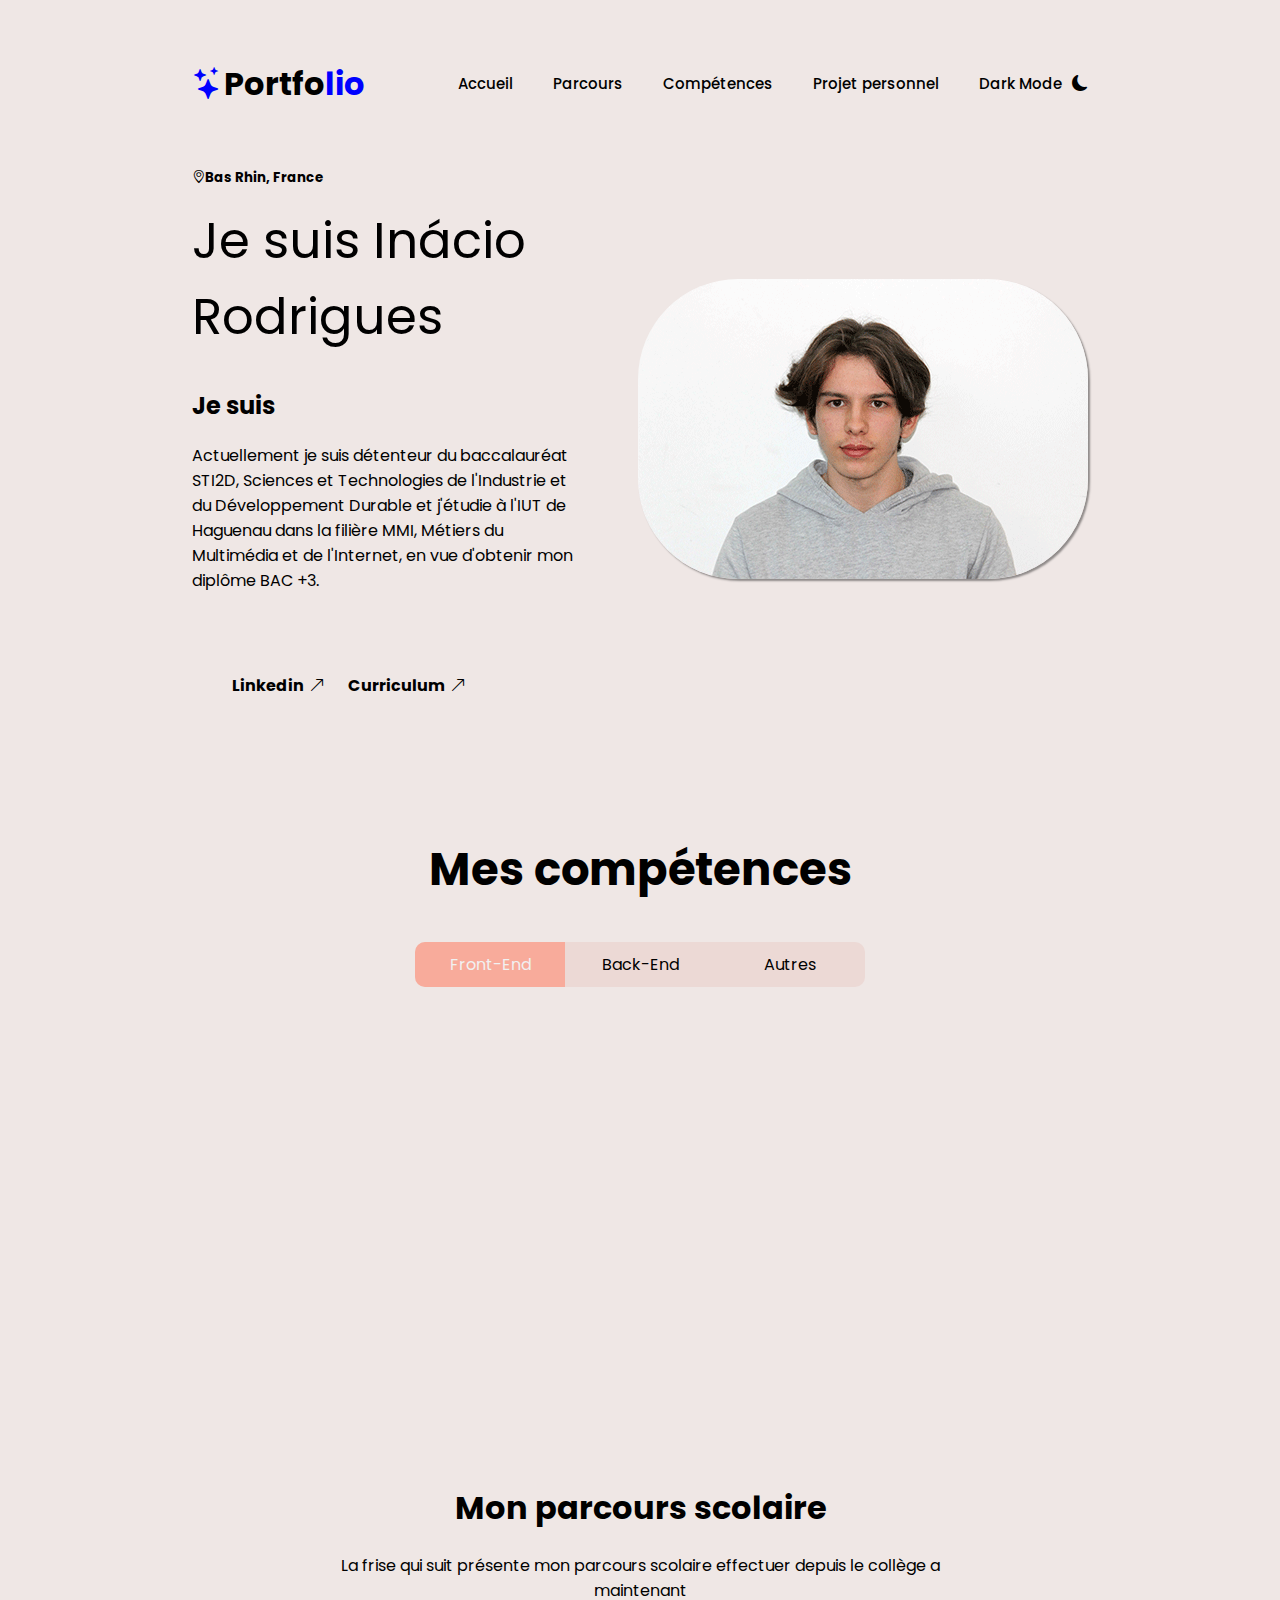
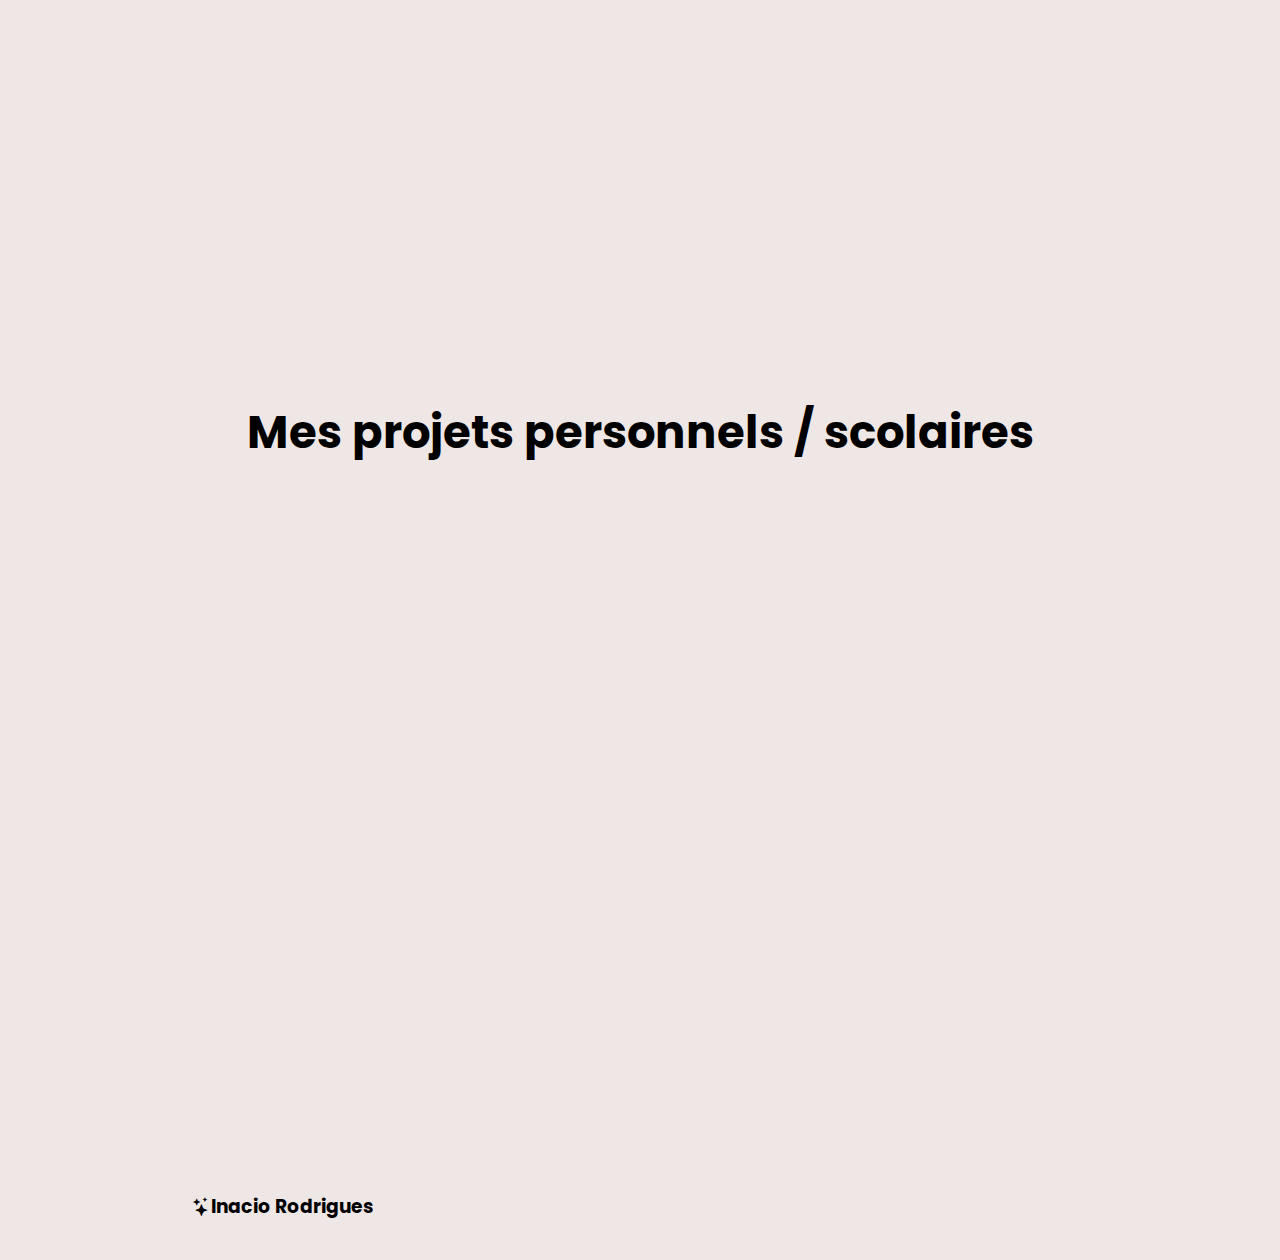
==== index.html @ 6e798d33 "Update index.html" ====
<!DOCTYPE html>
<html lang="fr">
  <head>
    <meta charset="UTF-8" />
    <meta http-equiv="X-UA-Compatible" content="IE=edge" />
    <meta name="viewport" content="width=device-width, initial-scale=1" />
    <link
      rel="stylesheet"
      href="https://cdn.jsdelivr.net/npm/bootstrap-icons@1.10.3/font/bootstrap-icons.css"
    />
    <link rel="stylesheet" href="style.css" />
    <title>Portfolio</title>
  </head>

  <body>
    <nav class="color_background">
      <div class="wrapper flex nav">
        <h1>
          <i class="bi bi-stars color_span"></i>Portfo<span class="color_span"
            >lio</span
          >
        </h1>
        <div class="nav_links">
          <ul class="flex">
            <li><a href="index.html">Accueil</a></li>
            <li><a href="#parcours">Parcours</a></li>
            <li><a href="#compétences">Compétences</a></li>
            <li>
              <a href="#projet_perso">Projet personnel</a>
            </li>
            <!-- <li>email<i class="bi bi-arrow-up-right"></i></li> -->
            <div id="theme-button" class="mode flex">
              <li id="dark-light-mode">Dark Mode</li>
              <i id="theme-logo" class="bi bi-moon-fill"></i>
            </div>
          </ul>
        </div>
        <img
          class="menu-hamburger"
          src="./image/menu-btn.png"
          alt="bouton de menu"
        />
      </div>
    </nav>

    <header class="wrapper">
      <div class="header_gauche">
        <small><i class="bi bi-geo-alt"></i> Bas Rhin, France</small>
        <h1>Je suis Inácio Rodrigues</h1>
        <h2>Je suis <span class="multitext"></span></h2>
        <p>
          Actuellement je suis détenteur du baccalauréat STI2D, Sciences et
          Technologies de l'Industrie et du Développement Durable et j'étudie à
          l'IUT de Haguenau dans la filière MMI, Métiers du Multimédia et de
          l'Internet, en vue d'obtenir mon diplôme BAC +3.
        </p>
        <div class="liens">
          <a
            href="https://www.linkedin.com/public-profile/settings?lipi=urn%3Ali%3Apage%3Ad_flagship3_profile_self_edit_contact-info%3BTh3Cs3hdTMeFculfJlzfew%3D%3D"
            >Linkedin<i class="bi bi-arrow-up-right"></i
          ></a>
          <!--<a href="#">email<i class="bi bi-arrow-up-right"></i></a>-->
          <a href="./image/CV_site.pdf"
            >Curriculum<i class="bi bi-arrow-up-right"></i
          ></a>
        </div>
      </div>
      <div class="header_droite">
        <img
          src="./image/photo-identiter.png"
          alt="photo de Inacio Rodrigues"
        />
      </div>
    </header>
    <main class="wrapper">
      

      <section id="compétences" class="competence competences2 flex">
        <div class="categorie">
          <div class="titre">
            <h2>Mes compétences</h2>
          </div>

          <div class="trie">
            <ul>
              <li id="bouton" class="active" data-anim="1">Front-End</li>
              <li id="bouton" data-anim="2">Back-End</li>
              <li id="bouton" data-anim="3">Autres</li>
            </ul>
          </div>
        </div>
        <div data-anim="1" class="type active-contenu flex">
          <div class="logiciel flex">
            <div class="img flex">
              <img src="./image/html-5.png" alt="" />
            </div>
            <p>HTML 5</p>
          </div>
          <div class="logiciel flex">
            <div class="img flex">
              <img src="./image/css-3.png" alt="" />
            </div>
            <p>CSS 3</p>
          </div>
          <div class="logiciel flex">
            <div class="img flex">
              <img src="./image/twig.jpg" alt="" />
            </div>
            <p>Twig</p>
          </div>
          <div class="logiciel flex">
            <div class="img flex">
              <img src="./image/js.png" alt="" />
            </div>
            <p>JavaScipt</p>
          </div>
          <div class="logiciel flex">
            <div class="img flex">
              <img src="./image/sass.png" alt="" />
            </div>
            <p>SASS</p>
          </div>
          <div class="logiciel flex">
            <div class="img flex">
              <img src="./image/bootstrap-logo-shadow.png" alt="" />
            </div>
            <p>Boostrap</p>
          </div>
        </div>
        <div data-anim="2" class="type flex">
          <div class="logiciel flex">
            <div class="img flex">
              <img src="./image/php.png" alt="" />
            </div>
            <p>PHP</p>
          </div>
          <div class="logiciel flex">
            <div class="img flex">
              <img src="./image/sql-server.png" alt="" />
            </div>
            <p>SQL</p>
          </div>
          <div class="logiciel flex">
            <div class="img flex">
              <img src="./image/node-js.png" alt="" />
            </div>
            <p>Node JS</p>
          </div>
        </div>
        <div data-anim="3" class="type flex">
          <div class="logiciel flex">
            <div class="img flex">
              <img src="./image/git.png" alt="" />
            </div>
            <p>Git</p>
          </div>
          <div class="logiciel flex">
            <div class="img flex">
              <img src="./image/github.png" alt="" />
            </div>
            <p>GitHub</p>
          </div>
          <div class="logiciel flex">
            <div class="img flex">
              <img src="./image/fusion360.png" alt="" />
            </div>
            <p>Fusion 360</p>
          </div>
          <div class="logiciel flex">
            <div class="img flex">
              <img src="./image/solidworks.png" alt="" />
            </div>
            <p>Solidworks</p>
          </div>
          <div class="logiciel flex">
            <div class="img flex">
              <img src="./image/cura.png" alt="" />
            </div>
            <p>Cura</p>
          </div>
        </div>
      </section>
      <section id="parcours" class="responsive">
        <div class="container">
          <div class="top-section">
            <h1>Mon parcours scolaire</h1>
            <p>
              La frise qui suit présente mon parcours scolaire effectuer depuis
              le collège a maintenant
            </p>
          </div>
          <div class="timeline">
            <div class="line"></div>
            <div class="section">
              <div class="bead"></div>
              <div class="content">
                <h2>Collège Nicolas Copernic 2015/2019</h2>
                <p>
                  Suite à mes quatre années de scolarité dans cet établissement,
                  j'ai obtenu mon brevet des collèges avec une mention assez
                  bien.
                </p>
              </div>
            </div>
            <div class="section">
              <div class="bead"></div>
              <div class="content">
                <h2>Lycée Charles-Emile Freppel 2019/2020</h2>
                <p>
                  Etant mon lycée de secteur, j'ai du réaliser ma seconde dans
                  cet établissement en voie générale.
                </p>
              </div>
            </div>
            <div class="section">
              <div class="bead"></div>
              <div class="content">
                <h2>Lycée polyvalent Louis Marchal 2020/2022</h2>
                <p>
                  J'ai fait ma Première et ma Terminale dans cet établissement
                  au sein de la filière technologique en STI2D où j'ai obtenu
                  mon baccalauréat technologique.
                </p>
              </div>
            </div>
            <div class="section">
              <div class="bead"></div>
              <div class="content">
                <h2>Institut Universitaire de technologie 2022/2025</h2>
                <p>
                  Je suis actuellement dans cette université pour suivre le
                  cursus MMI et je compte continuer dans cette voie pendant les
                  deux années suivantes avec une possibilité d'alternance.
                </p>
              </div>
            </div>
          </div>
        </div>
      </section>

      <section id="projet_perso" class="projet_perso flex">
        <div class="titre">
          <h2>Mes projets personnels / scolaires</h2>
        </div>
        <div class="tous_projet flex">
          <div class="projet flex gauche">
            <div class="image_gauche">
              <img src="./image/site_minecraft_accueil_francais.png" alt="" />
            </div>
            <div class="text_droite">
              <h5>Site Web Minecraft</h5>
              <p>
                Ce site web a été conçu lors d'une SAE afin d'acquérir des
                compétences en développement web dans la sécurité d'un site
                internet.
              </p>
              <button class="btn btn1">
                <a href=""><i class="bi bi-github"></i></a>
              </button>
              <button class="btn btn1">
                <a href="https://rodrigues.etu.mmi-unistra.fr/accueil.php"
                  ><i class="bi bi-box-arrow-up-right"></i
                ></a>
              </button>
            </div>
          </div>
          <div class="projet flex haut">
            <div class="image_gauche">
              <img src="./image/site_jeux_videos.png" alt="" />
            </div>
            <div class="text_droite">
              <h5>Site Web Jeux vidéos</h5>
              <p>
                Ce site web a été conçu lors d'une SAE afin d'acquérir des
                compétences en développement web dans la pratique de TWIG.
              </p>
              <button class="btn btn1">
                <a href="https://sae-203.rodrigues.etu.mmi-unistra.fr"
                  ><i class="bi bi-box-arrow-up-right"></i
                ></a>
              </button>
            </div>
          </div>
          <div class="projet flex droite">
            <div class="image_gauche">
              <img src="./image/sae301.png" alt="" />
            </div>
            <div class="text_droite">
              <h5>MusicTrade</h5>
              <p>
                Ce site web a été conçu lors d'une SAE afin d'amélioré nos
                compétences en développement web Back-End avec la méthode CRUD
                sur TWIG.
              </p>
              <button class="btn btn1">
                <a href="https://sae301.rodrigues.etu.mmi-unistra.fr/"
                  ><i class="bi bi-box-arrow-up-right"></i
                ></a>
              </button>
            </div>
          </div>

          <div class="projet flex gauche">
            <div class="image_gauche">
              <img src="./image/trelo_moi.png" alt="" />
            </div>
            <div class="text_droite">
              <h5>Maquette d'un site internet</h5>
              <p>
                Ceci est une maquette reproduite personnellement lors des cours
                d'intégration web.
              </p>
              <button class="btn btn1"><a href="#">A venir</a></button>
            </div>
          </div>
          <div class="projet flex haut">
            <div class="image_gauche">
              <img src="./image/modelisation_3D.jpg" alt="" />
            </div>
            <div class="text_droite">
              <h5>Modélisation 3D et Impression 3D</h5>
              <p>
                Lorem ipsum dolor sit amet consectetur adipisicing elit. Placeat
                nobis mollitia maiores porro voluptas ab vitae necessitatibus,
                consequuntur inventore iure, harum aspernatur architecto
                praesentium. Nesciunt asperiores ratione aspernatur omnis
                molestiae!
              </p>
              <button class="btn btn1">
                <a href="#"><i class="bi bi-x-octagon-fill"></i></a>
              </button>
            </div>
          </div>
        </div>
      </section>
      <!--       <div class="btnsvg">
        <svg
          xmlns="http://www.w3.org/2000/svg"
          width="50"
          height="50"
          fill="currentColor"
          class="bi bi-arrow-up-circle-fill"
          viewBox="0 0 16 16"
        >
          <path
            d="M16 8A8 8 0 1 0 0 8a8 8 0 0 0 16 0zm-7.5 3.5a.5.5 0 0 1-1 0V5.707L5.354 7.854a.5.5 0 1 1-.708-.708l3-3a.5.5 0 0 1 .708 0l3 3a.5.5 0 0 1-.708.708L8.5 5.707V11.5z"
          />
        </svg>
      </div> -->
    </main>
    <footer class="wrapper">
      <h3><i class="bi bi-stars"></i>Inacio Rodrigues</h3>
    </footer>
    <script src="https://cdn.jsdelivr.net/npm/typed.js@2.0.12"></script>
    <script src="script.js"></script>
  </body>
</html>
---- style.css ----
@import url('https://fonts.googleapis.com/css2?family=Poppins:wght@300;400;500;600&display=swap');

:root {
    --background-color: #efe7e5;
    --text-color: black;
    --lien-color: red;
    --span-color: blue;
    --fond-sae: #ecd9d5;
    --barre: #f8ab9b;

}
.dark-theme{
    --background-color:#1F2933;
    --text-color:#F5F7FA;
    --lien-color:red;
    --span-color: #ecd9d5;
    --fond-sae:#3E4C59;
    --barre:#7B8794;
}

body {
    font-family: 'Poppins', sans-serif;
    background-color: var(--background-color);
    color: var(--text-color);
    overflow-x: hidden;
    padding: 0;
    margin: 0;
}

/* ---- Variable universelle --------------------------------------------------------------------- */
.flex {
    display: flex;
}

.wrapper {
    margin: 3% 15%;
}

p {
    line-height: 25px;
}

.color_background {
    background-color: var(--background-color);
}

.color_text {
    color: var(--text-color);
}

.color_lien {
    color: var(--lien-color);
}

.color_span {
    color: var(--span-color);
}

.color-fond {
    background-color: var(--fond-sae);
}

.color_barre {
    background-color: var(--barre);
}


.titre {
    color: var(--text-color);
    font-size: 30px;
    margin-top: 100px;
    text-align: center;
}

/* ---- Fin variable universelle --------------------------------------------------------------------- */

/* ---- retour vers le haut --------------------------------------------------------------------- */

/* .btnsvg svg {
    position: fixed;
    right: 20px;
    bottom: 20px;
    cursor: pointer;
} */

/* ---- fin retour vers le haut --------------------------------------------------------------------- */

/* ---- Haut de page --------------------------------------------------------------------- */

nav {
    top: 0;
    position: sticky;
    z-index: 2;
}
.nav{
    justify-content: space-between;
    align-items: center;
}
.nav_links ul {
    align-items: center;
    flex-wrap: wrap;
    list-style-type: none;
    font-weight: 500;
}

.nav_links ul li {
    margin-left: 40px;
    font-size: 15px;
    cursor: pointer;
    position: relative;
}

.nav_links ul li a {
    text-decoration: none;
    color: var(--text-color);
}

.nav_links ul li i {
    position: absolute;
    right: -15px;
}

.nav_links .mode {
    align-items: center;
    justify-content: center;
    gap: 10px;
}

nav .menu-hamburger {
    display: none;
    position: absolute;
    width: 35px;
    right: 30px;
}

header {
    display: flex;
    justify-content: center;
    align-items: center;
    margin-top: 60px;
}

header .header_gauche {
    flex: 6;
    margin-right: 50px;
}

header .header_gauche small {
    font-weight: bold;
    display: flex;
    align-items: center;
}

header .header_gauche h1 {
    font-size: 50px;
    font-weight: 400;
    margin-top: 15px;
}

header .header_gauche .liens {
    margin-top: 80px;
}

header .header_gauche .liens a {
    text-decoration: none;
    color: inherit;
    position: relative;
    margin-left: 40px;
    font-weight: bold;
}

header .header_gauche .liens a i {
    position: absolute;
    margin-left: 5px;
}

/* header .header_droite {
    flex: 6;
} */

header .header_droite img {
    width: auto;
    height: 300px;
    border-radius: 100px;
    -webkit-border-radius: 100px;
    -moz-border-radius: 100px;
    -ms-border-radius: 100px;
    -o-border-radius: 100px;
    box-shadow: 2px 2px 2px rgba(0, 0, 0, 0.404);
}

/* ---- Fin haut de page --------------------------------------------------------------------- */

/* ---- Timeline --------------------------------------------------------------------- */

.container{
    padding: 2rem;
    padding-bottom: 200px;
    margin: 0 auto;
    max-width: 800px;
}
.top-section{
    text-align: center;
    padding: 4rem 0;
    max-width: 600px;
    margin: 0 auto;
}

.timeline{
    position: relative;
    min-height: 150px;
}

.line{
    position: absolute;
    z-index: 2;
    left: calc(50% - 1px);
    width: 2px;
    top: -50px;
    bottom: -50px;
    background-color: #000;
    display: none;
}

.line::before,.line::after{
    position: absolute;
    display: block;
    content: '';
    height: 1rem;
    width: 1rem;
    border-radius: 50%;
    -webkit-border-radius: 50%;
    -moz-border-radius: 50%;
    -ms-border-radius: 50%;
    -o-border-radius: 50%;
    background-color: #000;
    left: 50%;
    transform: translateX(-50%);
    -webkit-transform: translateX(-50%);
    -moz-transform: translateX(-50%);
    -ms-transform: translateX(-50%);
    -o-transform: translateX(-50%);
}

.line:after{
    bottom: 0;
}
.section{
    display: flex;
    opacity: 0;
    transform: translateX(-100%);
    -webkit-transform: translateX(-100%);
    -moz-transform: translateX(-100%);
    -ms-transform: translateX(-100%);
    -o-transform: translateX(-100%);
    transition: 600ms ease;
    -webkit-transition: 600ms ease;
    -moz-transition: 600ms ease;
    -ms-transition: 600ms ease;
    -o-transition: 600ms ease;
    position: relative;
    margin: 50px 0;
    padding: 1rem;
    border-radius: 1rem;
    -webkit-border-radius: 1rem;
    -moz-border-radius: 1rem;
    -ms-border-radius: 1rem;
    -o-border-radius: 1rem;
    align-items: center;
    min-height: 300px;
}

.section:nth-child(odd){
    flex-direction: row-reverse;
    transform: translateX(100%);
    -webkit-transform: translateX(100%);
    -moz-transform: translateX(100%);
    -ms-transform: translateX(100%);
    -o-transform: translateX(100%);
}

.bead{
    position: absolute;
    display: block;
    height: 1rem;
    width: 1rem;
    transform: rotate(45deg);

    background-color: #000;
    left: 49%;
    top: 20%;
    transform: translateX(-50%);
    -webkit-transform: rotate(45deg);
    -moz-transform: rotate(45deg);
    -ms-transform: rotate(45deg);
    -o-transform: rotate(45deg);
}


.content{
    width: calc(50% - 2rem);
}

.show-me:nth-child(n){
    transform: none;
    -webkit-transform: none;
    -moz-transform: none;
    -ms-transform: none;
    -o-transform: none;
    opacity: 1;
}



/* ---- Fin timeline --------------------------------------------------------------------- */

/* ---- Compétences --------------------------------------------------------------------- */

.competence {
    min-height: 70vh;
}

.competences2 {
    position: relative;
    display: flex;
    justify-content: center;
}

.trie{
    background-color: var(--fond-sae);
    border-radius: 10px ;
    -webkit-border-radius: 10px ;
    -moz-border-radius: 10px ;
    -ms-border-radius: 10px ;
    -o-border-radius: 10px ;
}

.trie ul{
    list-style-type: none;
    padding: 0;
    align-items: center;
    text-align: center;
    justify-content: space-around;
    display: grid;
    grid-template-columns: 150px 150px 150px;
}
.trie ul li{
    cursor: pointer;
}
#bouton:nth-child(1){
    border-radius: 10px 0 0 10px;
    -webkit-border-radius: 10px 0 0 10px;
    -moz-border-radius: 10px 0 0 10px;
    -ms-border-radius: 10px 0 0 10px;
    -o-border-radius: 10px 0 0 10px;
}
#bouton:nth-child(3){
    border-radius: 0 10px 10px 0;
    -webkit-border-radius: 0 10px 10px 0;
    -moz-border-radius: 0 10px 10px 0;
    -ms-border-radius: 0 10px 10px 0;
    -o-border-radius: 0 10px 10px 0;
}

.active {
    background-color: var(--barre);
    color: #F1F1F1;
    padding: 10px;

}

.active-contenu {
    animation: fade 0.5s forwards;
    -webkit-animation: fade 0.5s forwards;
}

@keyframes fade {
    from {
        opacity: 0;
    }

    to {
        opacity: 1;
    }
}

.type {
    gap: 100px;
    margin-top: 100px;
    position: absolute;
    top: 300px;
    opacity: 0;
}

.logiciel {
    flex-direction: column;
    align-items: center;
    gap: 10px;
}

.logiciel .img {
    justify-content: center;
    align-items: center;
    width: 100px;
    height: 100px;
    border-radius: 50%;
    -webkit-border-radius: 50%;
    -moz-border-radius: 50%;
    -ms-border-radius: 50%;
    -o-border-radius: 50%;
}

.logiciel .img img {
    width: 80px;
    height: 80px;
}

.logiciel p {
    font-weight: bold;
    font-size: 20px;
    color: var(--text-color);
}



/* ---- Fin Compétences --------------------------------------------------------------------- */



/* ---- Porjet personnels --------------------------------------------------------------------- */

.projet_perso {
    flex-direction: column;
    align-items: center;
}
.tous_projet{
    display: grid;
    grid-template-columns: repeat(3,1fr);
    gap: 50px 30px;
}
.projet{
    position: relative;
    width: 300px;
    height: 300px;
    overflow: hidden;
    border-radius: 20px;
    -webkit-border-radius: 20px;
    -moz-border-radius: 20px;
    -ms-border-radius: 20px;
    -o-border-radius: 20px;
}

.image_gauche img {
    height: auto;
    width: 300px;

}

.text_droite{
    position: absolute;
    width: 300px;
    height: 0px;
    overflow-y: hidden;
    background-color: var(--fond-sae);
    opacity: 0.8;
    transition: all .5s cubic-bezier(.075,.82,.165,1);
    text-align: center;
}   

.text_droite h5{
    font-size: 15pt;
}
.text_droite p{
    padding: 0 20px 0px 20px;
    text-align: left;
    -webkit-line-clamp: 4;
    display: -webkit-box;
    -webkit-box-orient: vertical;
    overflow: hidden;
}

.projet:hover .text_droite{
    height: 300px;
    transition: all .5s cubic-bezier(.075,.82,.165,1);
    -webkit-transition: all .5s cubic-bezier(.075,.82,.165,1);
    -moz-transition: all .5s cubic-bezier(.075,.82,.165,1);
    -ms-transition: all .5s cubic-bezier(.075,.82,.165,1);
    -o-transition: all .5s cubic-bezier(.075,.82,.165,1);
}

.gauche{
    opacity: 0;
    filter: blur(5px);
    -webkit-filter: blur(5px);
    transform: translateX(-100%);
    -webkit-transform: translateX(-100%);
    -moz-transform: translateX(-100%);
    -ms-transform: translateX(-100%);
    -o-transform: translateX(-100%);
    transition: all 1s;
    -webkit-transition: all 1s;
    -moz-transition: all 1s;
    -ms-transition: all 1s;
    -o-transition: all 1s;
}
.droite{
    opacity: 0;
    filter: blur(5px);
    -webkit-filter: blur(5px);
    transform: translateX(100%);
    -webkit-transform: translateX(100%);
    -moz-transform: translateX(100%);
    -ms-transform: translateX(100%);
    -o-transform: translateX(100%);
    transition: all 1s;
    -webkit-transition: all 1s;
    -moz-transition: all 1s;
    -ms-transition: all 1s;
    -o-transition: all 1s;
}
.haut{
    opacity: 0;
    filter: blur(5px);
    -webkit-filter: blur(5px);
    transform: translateY(-100%);
    -webkit-transform: translateY(-100%);
    -moz-transform: translateY(-100%);
    -ms-transform: translateY(-100%);
    -o-transform: translateY(-100%);
    transition: all 1s;
    -webkit-transition: all 1s;
    -moz-transition: all 1s;
    -ms-transition: all 1s;
    -o-transition: all 1s;
}
.apparait{
    opacity: 1;
    filter: blur(0);
    -webkit-filter: blur(0);
    transform: translateX(0);
    -webkit-transform: translateX(0);
    -moz-transform: translateX(0);
    -ms-transform: translateX(0);
    -o-transform: translateX(0);
}

.projet:nth-child(2){
    transition-delay: 400ms;
}
.projet:nth-child(3){
    transition-delay: 800ms;
}
.projet:nth-child(4){
    transition-delay: 1200ms;
}
.projet:nth-child(5){
    transition-delay: 1600ms;
}
.btn a{
    text-decoration: none;
    color: var(--text-color);
}
.btn i{
    font-size: 20px;
}

.btn{
    background: none;
    border: 2px solid #000;
    text-transform: uppercase;
    font-weight: bold;
    padding: 5px;
    width: 40px;
    text-align: center;
    cursor: pointer;
    transition: color 0.4s linear;
    -webkit-transition: color 0.4s linear;
    -moz-transition: color 0.4s linear;
    -ms-transition: color 0.4s linear;
    -o-transition: color 0.4s linear;
    position: relative;
}

.btn:hover a{
    color: white;
}
.btn::before{
    content: "";
    position: absolute;
    left: 0;
    top: 0;
    width: 100%;
    height: 100%;
    background: #000;
    z-index: -1;
    transition: transform 0.5s;
    transform-origin: 0 0;
    transition-timing-function: cubic-bezier(0.5,1.6,0.4,0.7);
    -webkit-transition: transform 0.5s;
    -moz-transition: transform 0.5s;
    -ms-transition: transform 0.5s;
    -o-transition: transform 0.5s;
}
.btn1::before{
    transform: scaleX(0);
    -webkit-transform: scaleX(0);
    -moz-transform: scaleX(0);
    -ms-transform: scaleX(0);
    -o-transform: scaleX(0);
}
.btn1:hover::before{
    transform: scaleX(1);
    -webkit-transform: scaleX(1);
    -moz-transform: scaleX(1);
    -ms-transform: scaleX(1);
    -o-transform: scaleX(1);
}

/* .lien_button{
    justify-content: center;
    gap: 30px;
}
.btn {
    background-color: var(--background-color);
    color: black;
    padding: 5px 10px;
    border-radius: 20px;
    -webkit-border-radius: 20px;
    -moz-border-radius: 20px;
    -ms-border-radius: 20px;
    -o-border-radius: 20px;
}
.btn1:hover a{
    color: white;
}
.btn1::before{
    transform: scaleX(0);
    -webkit-transform: scaleX(0);
    -moz-transform: scaleX(0);
    -ms-transform: scaleX(0);
    -o-transform: scaleX(0);
}
.btn1:hover::before{
    transform: scaleX(1);
    -webkit-transform: scaleX(1);
    -moz-transform: scaleX(1);
    -ms-transform: scaleX(1);
    -o-transform: scaleX(1);
} */

/* ------------------------------------------------------------------------------ Fin Projet personnel --------------------------------------------------------------------- */



footer {
    margin-top: 100px;
}

footer p {
    font-size: 15px;
}

/* ---- Partie Responsive --------------------------------------------------------------------- */



/* ---- Partie Responsive scolaire --------------------------------------------------------------------- */

  @media screen and (max-width: 621px) {
    .container {
      padding: 1rem;
      padding-bottom: 100px;
      max-width: 100%;
    }
  
    .top-section {
      text-align: center;
      padding: 2rem 0;
      max-width: 100%;
    }
  
    .timeline {
      position: relative;
      min-height: 150px;
    }
  
    .line {
      position: absolute;
      z-index: 1;
      left: 0; /* Aligner la ligne à gauche pour les petits écrans */
      width: 2px;
      top: -50px;
      bottom: -50px;
      background-color: #000;
      display: block; /* Afficher la ligne pour les petits écrans */
    }
  
    /* Supprimer les pseudo-éléments before et after pour la ligne */
  
    .section {
      display: flex;
      opacity: 1;
      transform: none;
      transition: none;
      position: relative;
      margin: 20px 0; /* Ajuster la marge pour les petits écrans */
      padding: 1rem;
      border-radius: 1rem;
      align-items: center;
      min-height: auto;
    }
  
    .section:nth-child(odd) {
      flex-direction: column;
    }
  
    .bead {
        left: -2.8%;
    }
  
    .content {
        margin-left: 20px;
      width: 100%; /* Largeur maximale pour s'adapter aux petits écrans */
      text-align: left; /* Aligner le texte à droite pour les petits écrans */
    }
  }
  
/* ---- Partie Responsive scolaire fin --------------------------------------------------------------------- */

/* ---- Partie Responsive navigataion /header --------------------------------------------------------------------- */



@media screen and (max-width: 621px) {

    header {
        flex-direction: column-reverse;
    }

    header .header_gauche {
        margin-right: 0;
    }

    header .header_droite {
        margin-bottom: 40px;
    }

    header .header_droite img {
        width: 250px;
        height: auto;
    }

    .nav_links {
        position: absolute;
        display: flex;
        position: fixed;
        justify-content: center;
        flex-direction: column;
        background-color: var(--background-color);
        backdrop-filter: blur(8px);
        width: 621px;
        height: 100vh;
        top: 0;
        border: 2px solid black;
        margin-left: -250%;
        transition: all 0.5s linear;
        -webkit-transition: all 0.5s linear;
        -moz-transition: all 0.5s linear;
        -ms-transition: all 0.5s linear;
        -o-transition: all 0.5s linear;
        z-index: 1;
    }

    .nav_links.mobile-menu {
        margin-left: -180px;
    }

    nav .menu-hamburger {
        display: block;
        z-index: 1;
    }

    .nav_links ul {
        display: flex;
        justify-content: center;
        align-items: center;
        flex-direction: column;
    }

    .nav_links ul li {
        margin: 25px 0;
        font-size: 20px;
    }
    .btn svg {
        position: fixed;
        right: 20px;
        bottom: 20px;
        cursor: pointer;
    }
}


/* ----- Partie Responsive main --------------------------------------------------------------------- */


@media screen and (max-width: 621px) {

    .titre{
        font-size: 20px;
    }
    .competence{
        min-height: 100vh;
    }
    .competences2 {
        position: relative;
        display: flex;
        justify-content: center;
    }
    
    .trie{
        background-color: var(--fond-sae);
        border-radius: 10px ;
        -webkit-border-radius: 10px ;
        -moz-border-radius: 10px ;
        -ms-border-radius: 10px ;
        -o-border-radius: 10px ;
    }
    
    .trie ul{
        list-style-type: none;
        padding: 0;
        align-items: center;
        text-align: center;
        justify-content: space-around;
        display: grid;
        gap: 20px;
        grid-template-columns: 100px 100px 100px;
    }
    .trie ul li{
        cursor: pointer;
        font-size: 15px;
    }
    
    
    .type {
        margin-top: 0px;
        display: grid;
        gap: 50px;      
        grid-template-columns: 70px 70px 70px;
        align-self: center;
    }
    
    .logiciel {
        flex-direction: column;
        align-items: center;
        gap: 10px;
    }
    
    .logiciel .img {
        justify-content: center;
        align-items: center;
        width: 50px;
        height: 50px;
        border-radius: 50%;
        -webkit-border-radius: 50%;
        -moz-border-radius: 50%;
        -ms-border-radius: 50%;
        -o-border-radius: 50%;
    }
    
    .logiciel .img img {
        width: 50px;
        height: 50px;
    }
    
    .logiciel p {
        font-weight: bold;
        text-align: center;
        font-size: 15px;
        color: var(--text-color);
    }
}

/* ---- Responsiv projet ------------------------------------------------------------------------------ */

@media screen and (max-width: 621px) {
.projet_perso{
    margin-top: -250px;
}
    .tous_projet{
        grid-template-columns: repeat(1,1fr);
    }
    .text_droite{
        height: 300px;
    }
    .btn{
    
        background: none;
        border: 2px solid #000;
        background-color: #000;
        text-transform: uppercase;
        font-weight: bold;
        padding: 12px 20px;
        min-width: 200px;
        cursor: pointer;
    }
    .btn a{
        color: #fff;

    }
}
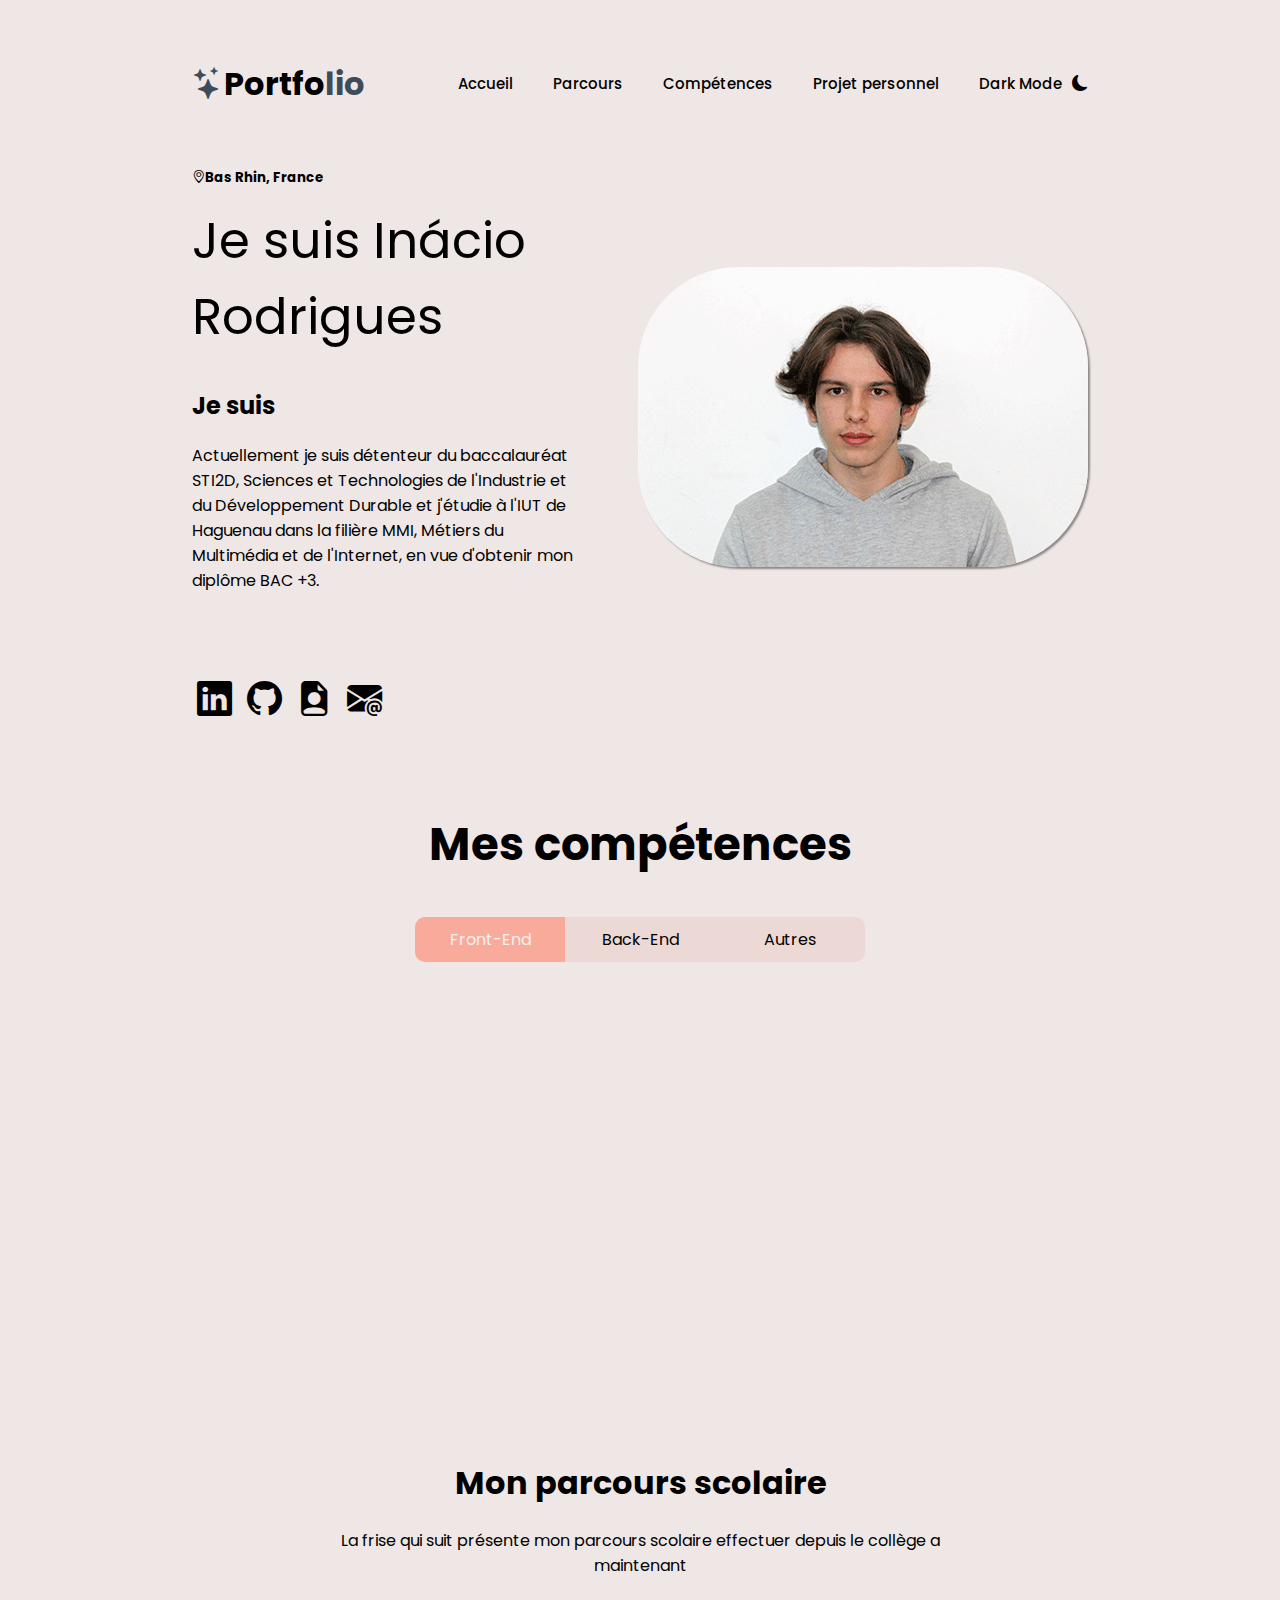
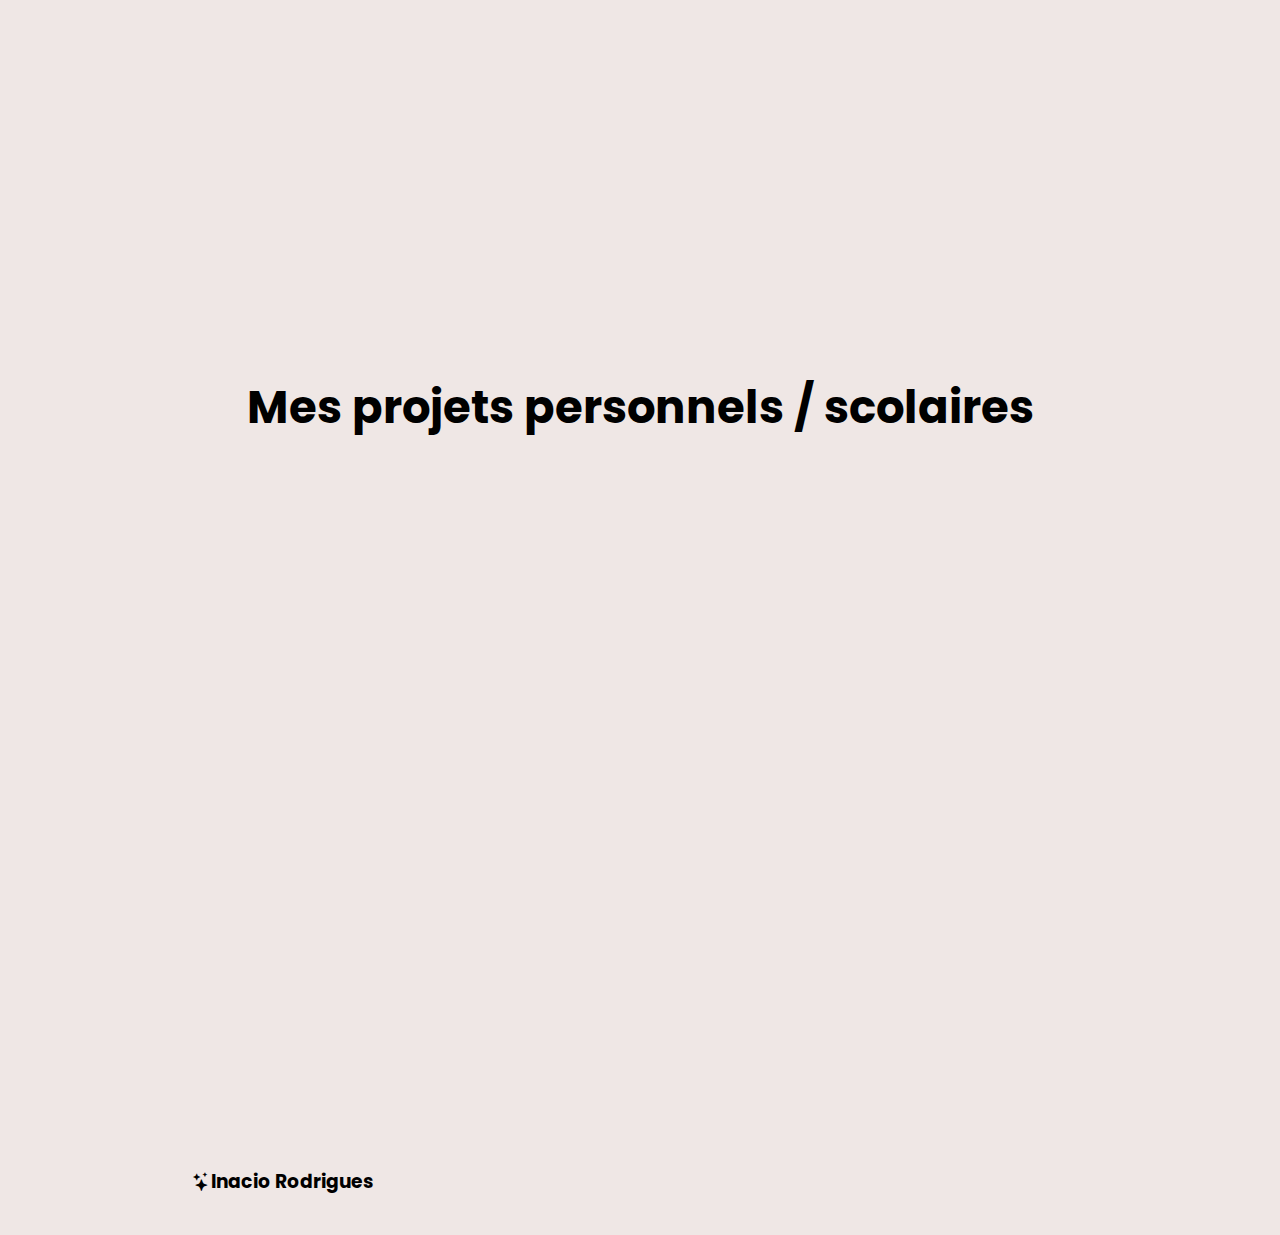
==== commit 5ab4dcc6: "Update index.html" ====
--- a/index.html
+++ b/index.html
@@ -54,15 +54,17 @@
           l'IUT de Haguenau dans la filière MMI, Métiers du Multimédia et de
           l'Internet, en vue d'obtenir mon diplôme BAC +3.
         </p>
-        <div class="liens">
+        <div class="liens flex">
           <a
             href="https://www.linkedin.com/public-profile/settings?lipi=urn%3Ali%3Apage%3Ad_flagship3_profile_self_edit_contact-info%3BTh3Cs3hdTMeFculfJlzfew%3D%3D"
-            >Linkedin<i class="bi bi-arrow-up-right"></i
-          ></a>
+            ><i class="bi bi-linkedin"></i>
+          </a>
+          <a href="https://github.com/inaciocr04?tab=repositories"><i class="bi bi-github"></i></a>
           <!--<a href="#">email<i class="bi bi-arrow-up-right"></i></a>-->
           <a href="./image/CV_site.pdf"
-            >Curriculum<i class="bi bi-arrow-up-right"></i
-          ></a>
+            ><i class="bi bi-file-earmark-person-fill"></i>
+          </a>
+          <a href="#"><i class="bi bi-envelope-at-fill"></i></a>
         </div>
       </div>
       <div class="header_droite">
@@ -194,7 +196,7 @@
             <div class="section">
               <div class="bead"></div>
               <div class="content">
-                <h2>Collège Nicolas Copernic 2015/2019</h2>
+                <h2>Collège Nicolas Copernic (2015/2019)</h2>
                 <p>
                   Suite à mes quatre années de scolarité dans cet établissement,
                   j'ai obtenu mon brevet des collèges avec une mention assez
@@ -205,7 +207,7 @@
             <div class="section">
               <div class="bead"></div>
               <div class="content">
-                <h2>Lycée Charles-Emile Freppel 2019/2020</h2>
+                <h2>Lycée Charles-Emile Freppel (2019/2020)</h2>
                 <p>
                   Etant mon lycée de secteur, j'ai du réaliser ma seconde dans
                   cet établissement en voie générale.
@@ -215,7 +217,7 @@
             <div class="section">
               <div class="bead"></div>
               <div class="content">
-                <h2>Lycée polyvalent Louis Marchal 2020/2022</h2>
+                <h2>Lycée polyvalent Louis Marchal (2020/2022)</h2>
                 <p>
                   J'ai fait ma Première et ma Terminale dans cet établissement
                   au sein de la filière technologique en STI2D où j'ai obtenu
@@ -226,7 +228,7 @@
             <div class="section">
               <div class="bead"></div>
               <div class="content">
-                <h2>Institut Universitaire de technologie 2022/2025</h2>
+                <h2>Institut Universitaire de technologie (2022/2025)</h2>
                 <p>
                   Je suis actuellement dans cette université pour suivre le
                   cursus MMI et je compte continuer dans cette voie pendant les
@@ -293,6 +295,10 @@
                 sur TWIG.
               </p>
               <button class="btn btn1">
+                <a href="https://github.com/inaciocr04/MusicTrade"><i class="bi bi-github"></i></a>
+              </button>
+
+              <button class="btn btn1">
                 <a href="https://sae301.rodrigues.etu.mmi-unistra.fr/"
                   ><i class="bi bi-box-arrow-up-right"></i
                 ></a>
@@ -310,7 +316,9 @@
                 Ceci est une maquette reproduite personnellement lors des cours
                 d'intégration web.
               </p>
-              <button class="btn btn1"><a href="#">A venir</a></button>
+              <button class="btn btn1">
+                <a href="#"><i class="bi bi-x-octagon-fill"></i></a>
+              </button>
             </div>
           </div>
           <div class="projet flex haut">
--- a/style.css
+++ b/style.css
@@ -4,7 +4,7 @@
     --background-color: #efe7e5;
     --text-color: black;
     --lien-color: red;
-    --span-color: blue;
+    --span-color: #3E4C59;
     --fond-sae: #ecd9d5;
     --barre: #f8ab9b;
 
@@ -159,19 +159,19 @@
 
 header .header_gauche .liens {
     margin-top: 80px;
+    gap: 50px;
 }
 
 header .header_gauche .liens a {
     text-decoration: none;
     color: inherit;
-    position: relative;
-    margin-left: 40px;
     font-weight: bold;
 }
 
 header .header_gauche .liens a i {
     position: absolute;
     margin-left: 5px;
+    font-size: 35px;
 }
 
 /* header .header_droite {
@@ -386,9 +386,12 @@
 
 .type {
     gap: 100px;
+    display: grid;
+    grid-template-columns: repeat(5,100px);
+    grid-template-rows: repeat(2,100px);
     margin-top: 100px;
     position: absolute;
-    top: 300px;
+    top: 250px;
     opacity: 0;
 }
 
@@ -712,7 +715,12 @@
   
     .section:nth-child(odd) {
       flex-direction: column;
-    }
+      transform: none;
+      -webkit-transform: none;
+      -moz-transform: none;
+      -ms-transform: none;
+      -o-transform: none;
+}
   
     .bead {
         left: -2.8%;
@@ -739,6 +747,9 @@
 
     header .header_gauche {
         margin-right: 0;
+    }
+    header .header_gauche h2{
+        height: 80px;
     }
 
     header .header_droite {
@@ -761,7 +772,6 @@
         width: 621px;
         height: 100vh;
         top: 0;
-        border: 2px solid black;
         margin-left: -250%;
         transition: all 0.5s linear;
         -webkit-transition: all 0.5s linear;
@@ -883,9 +893,9 @@
 
 /* ---- Responsiv projet ------------------------------------------------------------------------------ */
 
-@media screen and (max-width: 621px) {
+@media screen and (max-width: 700px) {
 .projet_perso{
-    margin-top: -250px;
+    margin-top: -120px;
 }
     .tous_projet{
         grid-template-columns: repeat(1,1fr);
@@ -894,18 +904,43 @@
         height: 300px;
     }
     .btn{
-    
-        background: none;
+        background-color: black;
         border: 2px solid #000;
-        background-color: #000;
         text-transform: uppercase;
         font-weight: bold;
-        padding: 12px 20px;
-        min-width: 200px;
+        padding: 5px;
+        width: 40px;
+        text-align: center;
         cursor: pointer;
+        transition: color 0.4s linear;
+        -webkit-transition: color 0.4s linear;
+        -moz-transition: color 0.4s linear;
+        -ms-transition: color 0.4s linear;
+        -o-transition: color 0.4s linear;
+        position: relative;
     }
     .btn a{
         color: #fff;
 
     }
-}
+    .gauche, .droite, .haut, .apparait {
+        transition: none;
+        -webkit-transition: none;
+        -moz-transition: none;
+        -ms-transition: none;
+        -o-transition: none;
+    
+        transform: none;
+        -webkit-transform: none;
+        -moz-transform: none;
+        -ms-transform: none;
+        -o-transform: none;
+      }
+    
+      .projet:nth-child(2),
+      .projet:nth-child(3),
+      .projet:nth-child(4),
+      .projet:nth-child(5) {
+        transition-delay: 0ms;
+      }
+}
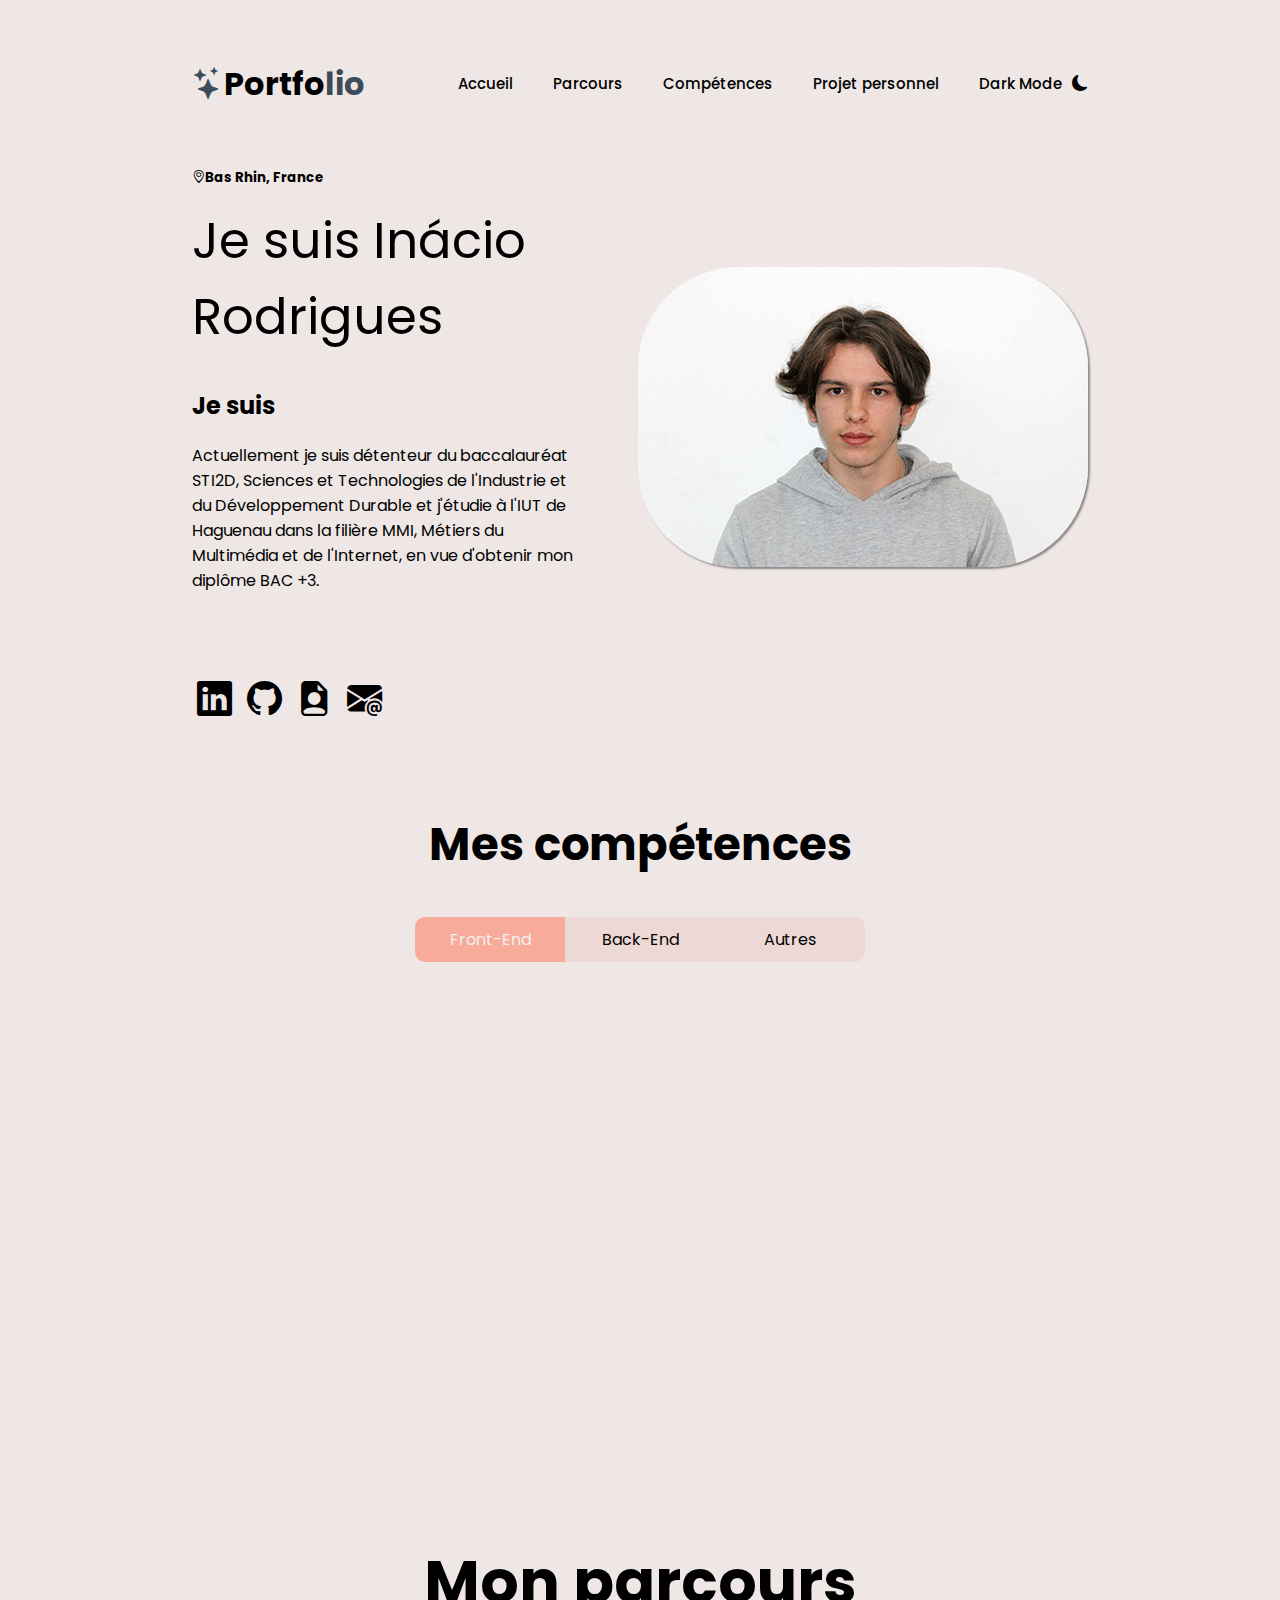
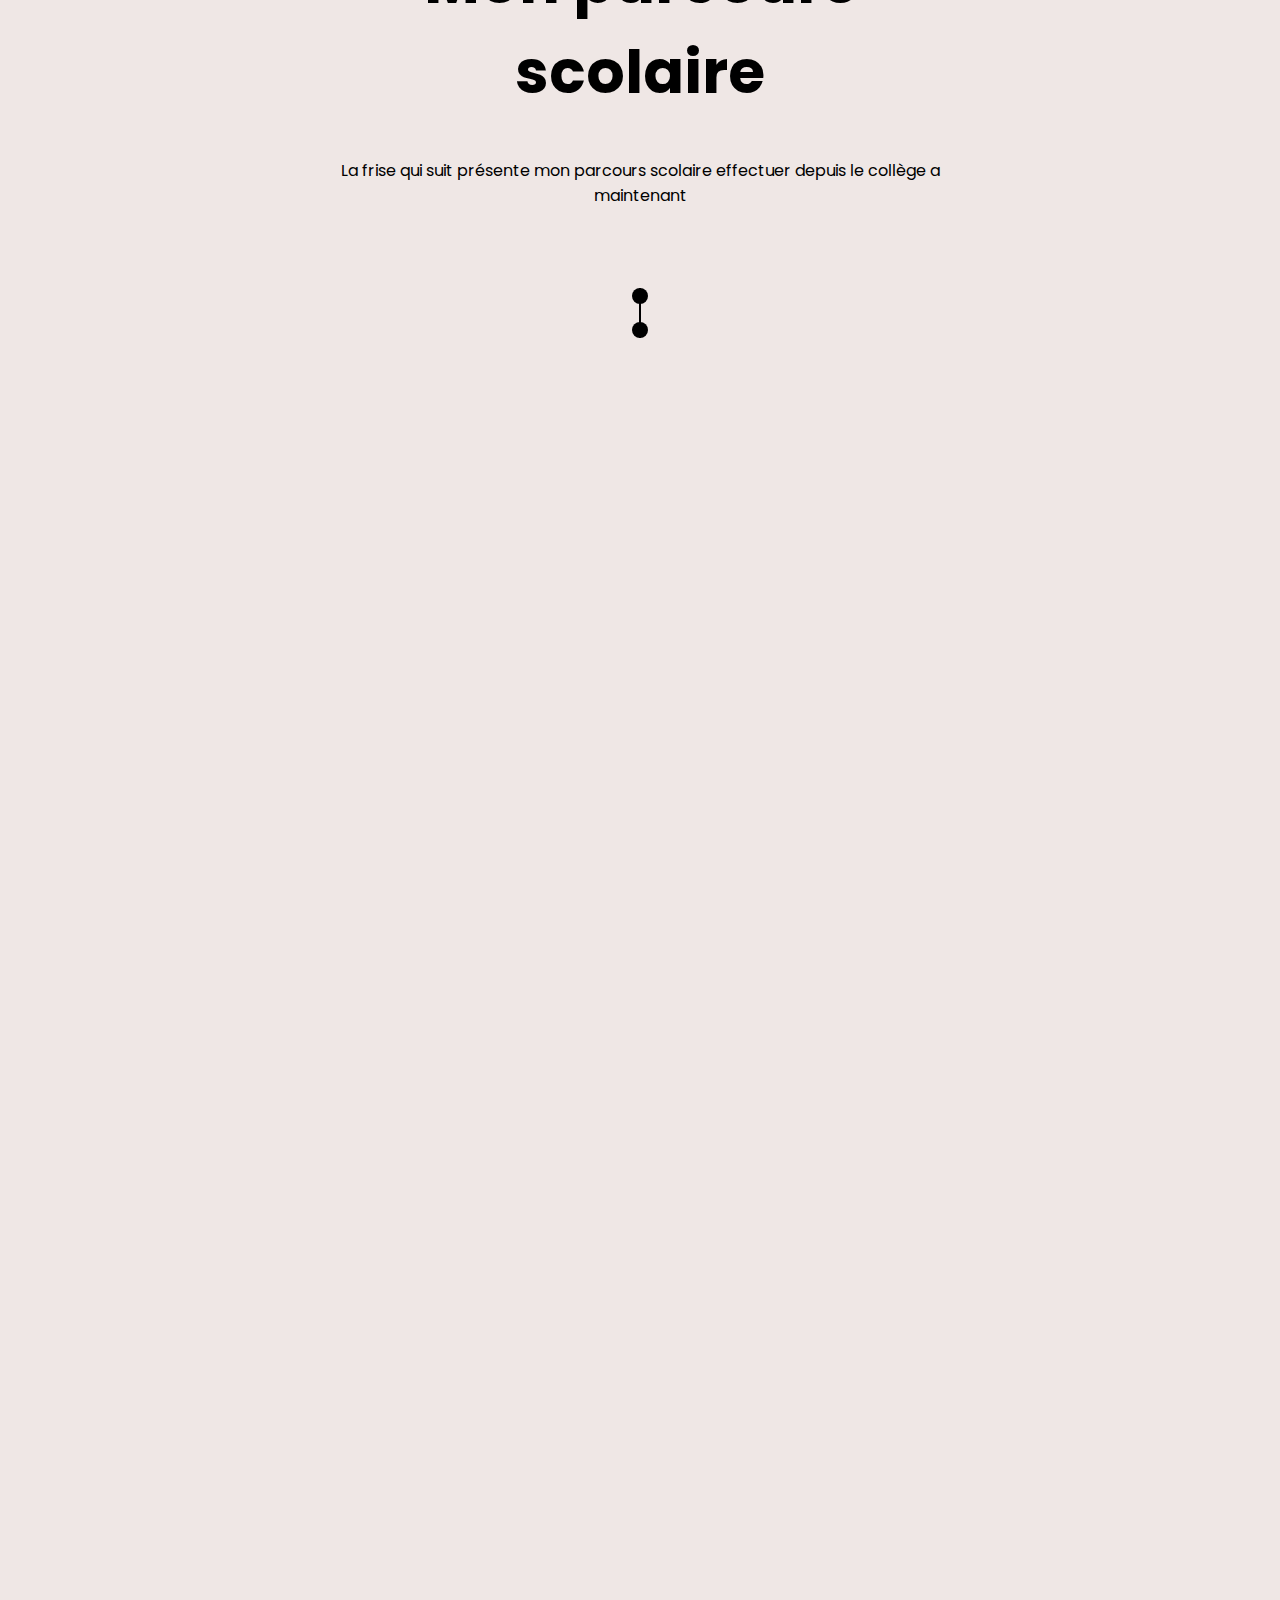
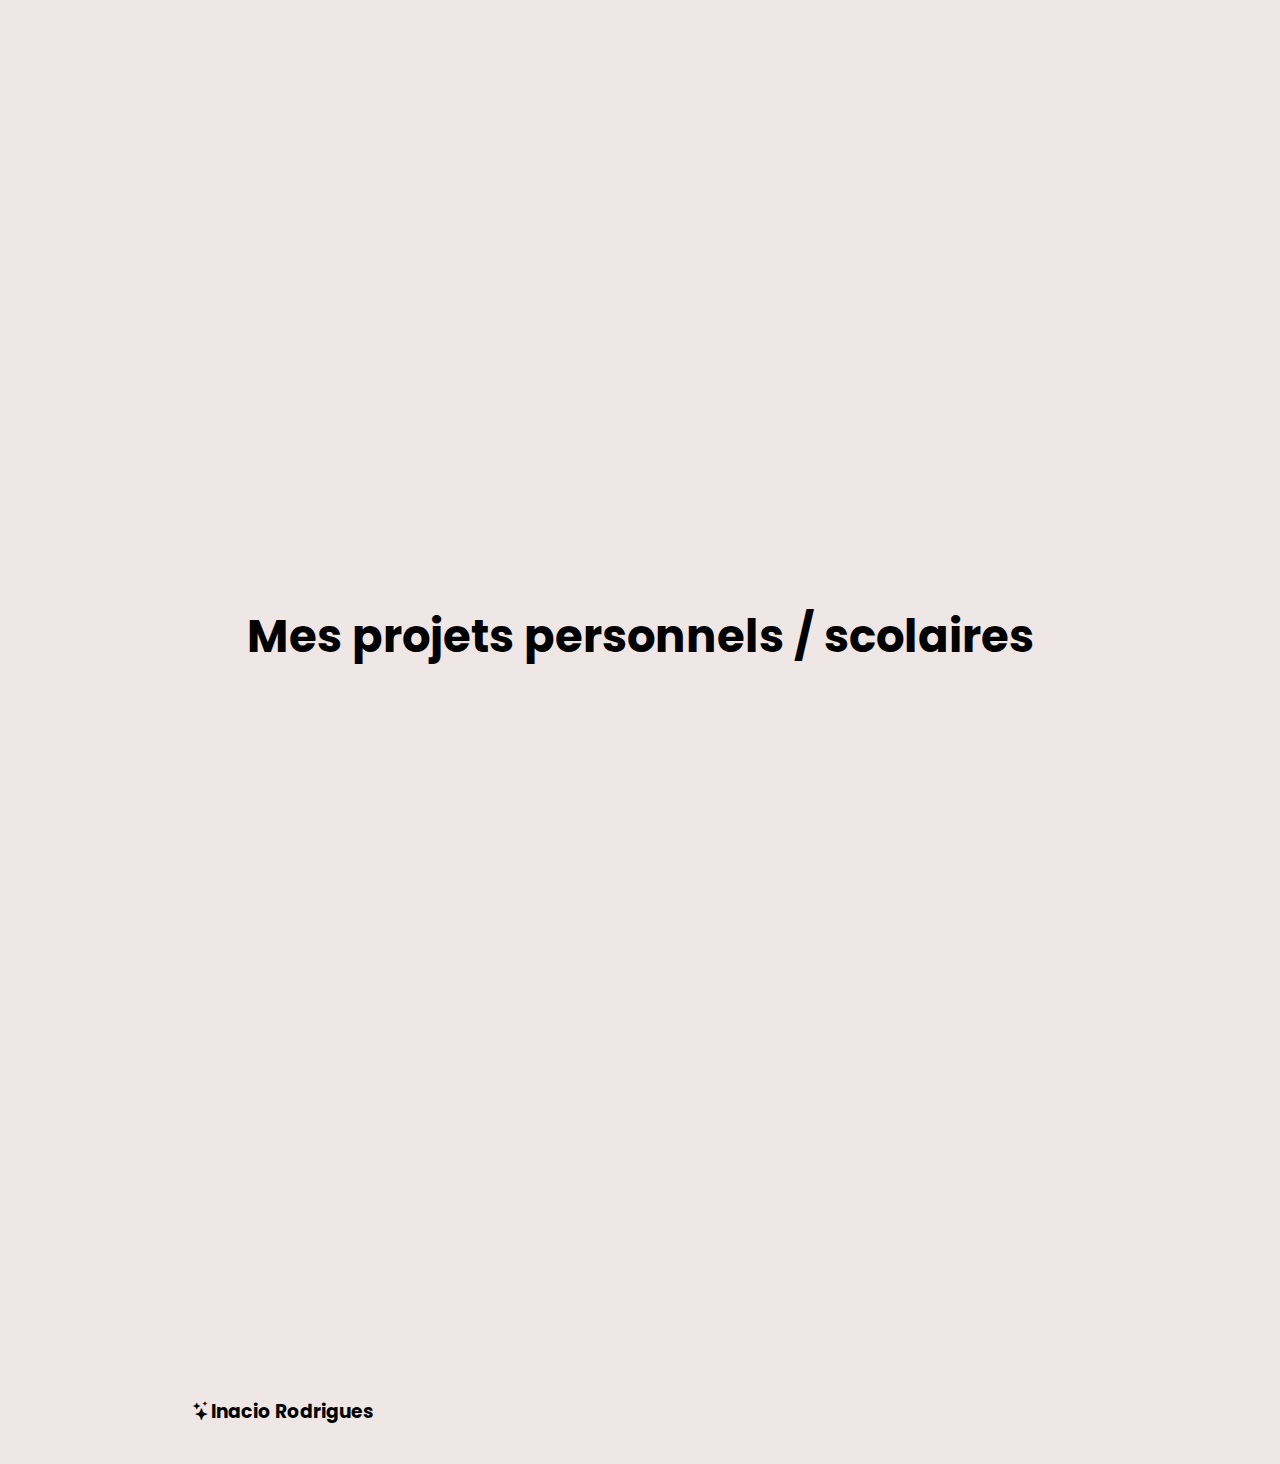
==== commit e1e0e7a6: "Update index.html" ====
--- a/index.html
+++ b/index.html
@@ -13,6 +13,7 @@
   </head>
 
   <body>
+    <div class="mousemove"></div>
     <nav class="color_background">
       <div class="wrapper flex nav">
         <h1>
@@ -185,7 +186,9 @@
       <section id="parcours" class="responsive">
         <div class="container">
           <div class="top-section">
+            <div class="titre">
             <h1>Mon parcours scolaire</h1>
+            </div>
             <p>
               La frise qui suit présente mon parcours scolaire effectuer depuis
               le collège a maintenant
@@ -260,7 +263,7 @@
                 <a href=""><i class="bi bi-github"></i></a>
               </button>
               <button class="btn btn1">
-                <a href="https://rodrigues.etu.mmi-unistra.fr/accueil.php"
+                <a href="https://sae105.rodrigues.etu.mmi-unistra.fr/accueil.php"
                   ><i class="bi bi-box-arrow-up-right"></i
                 ></a>
               </button>
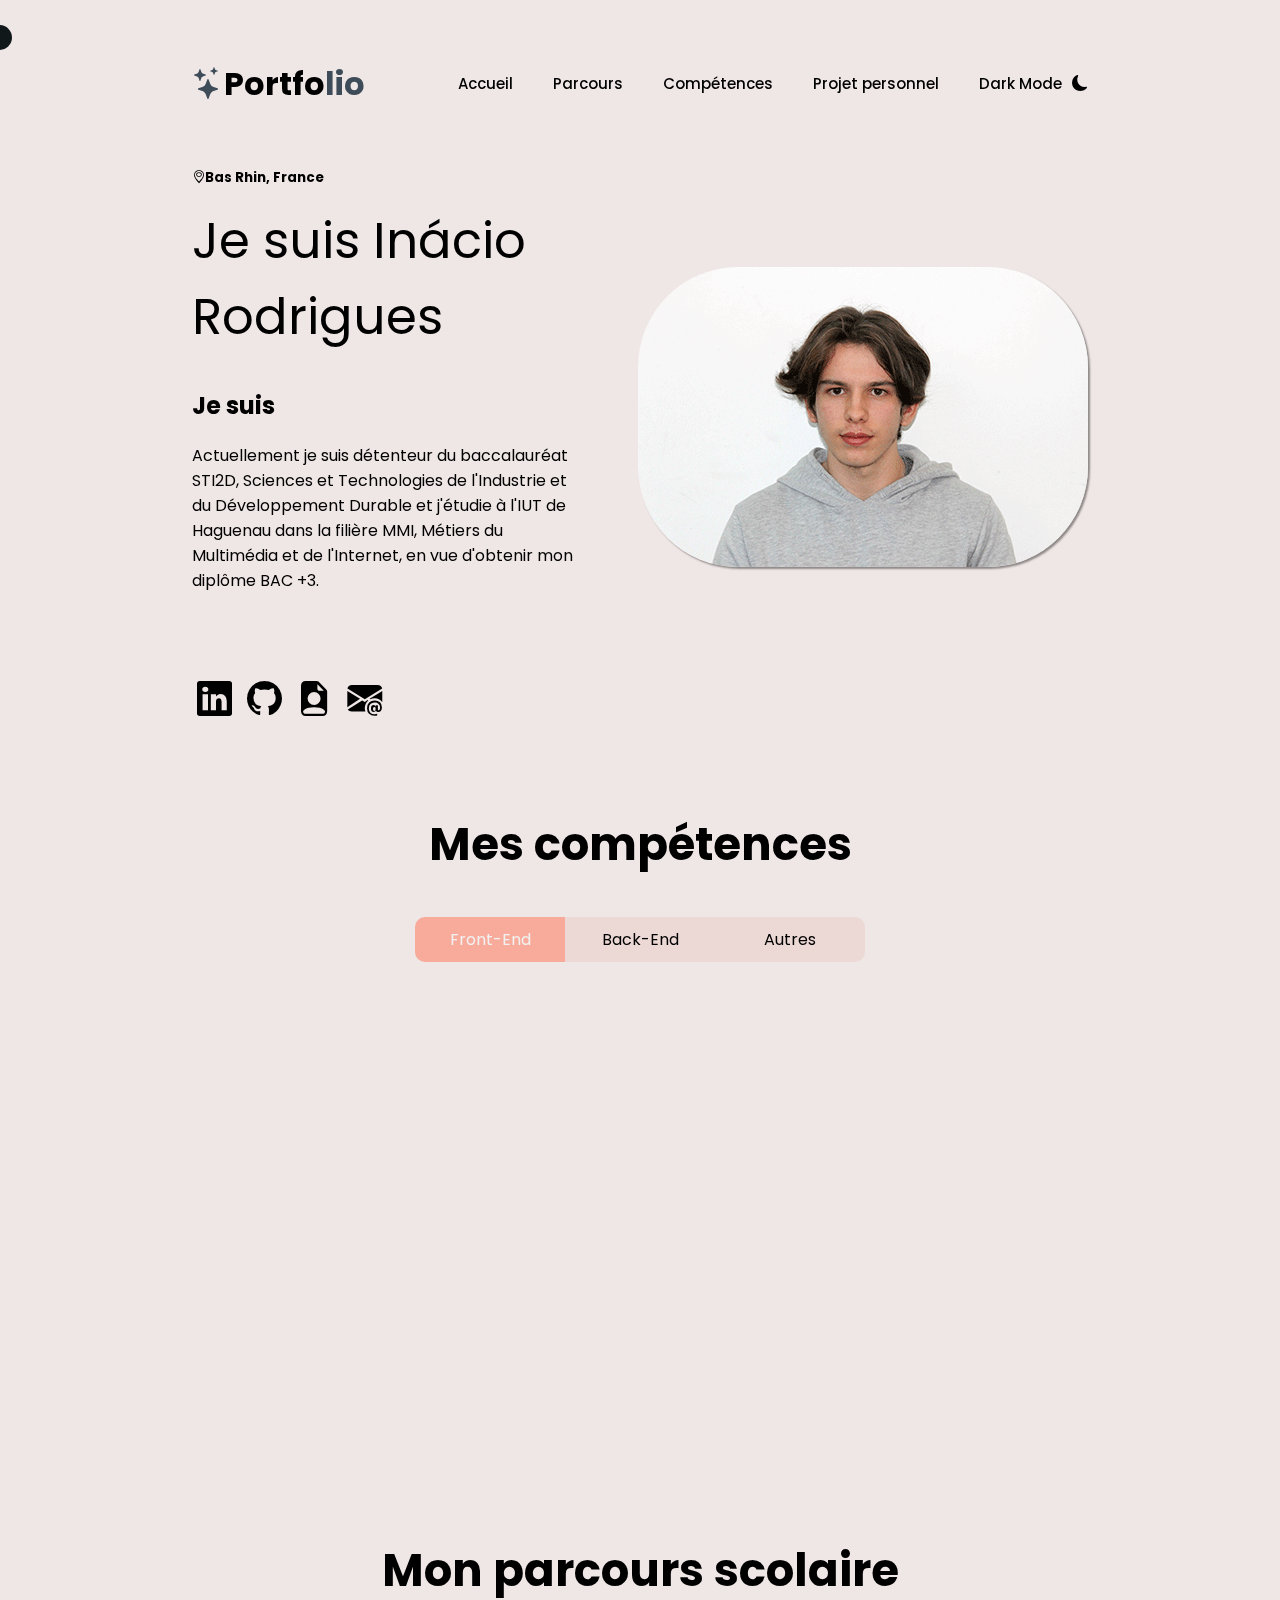
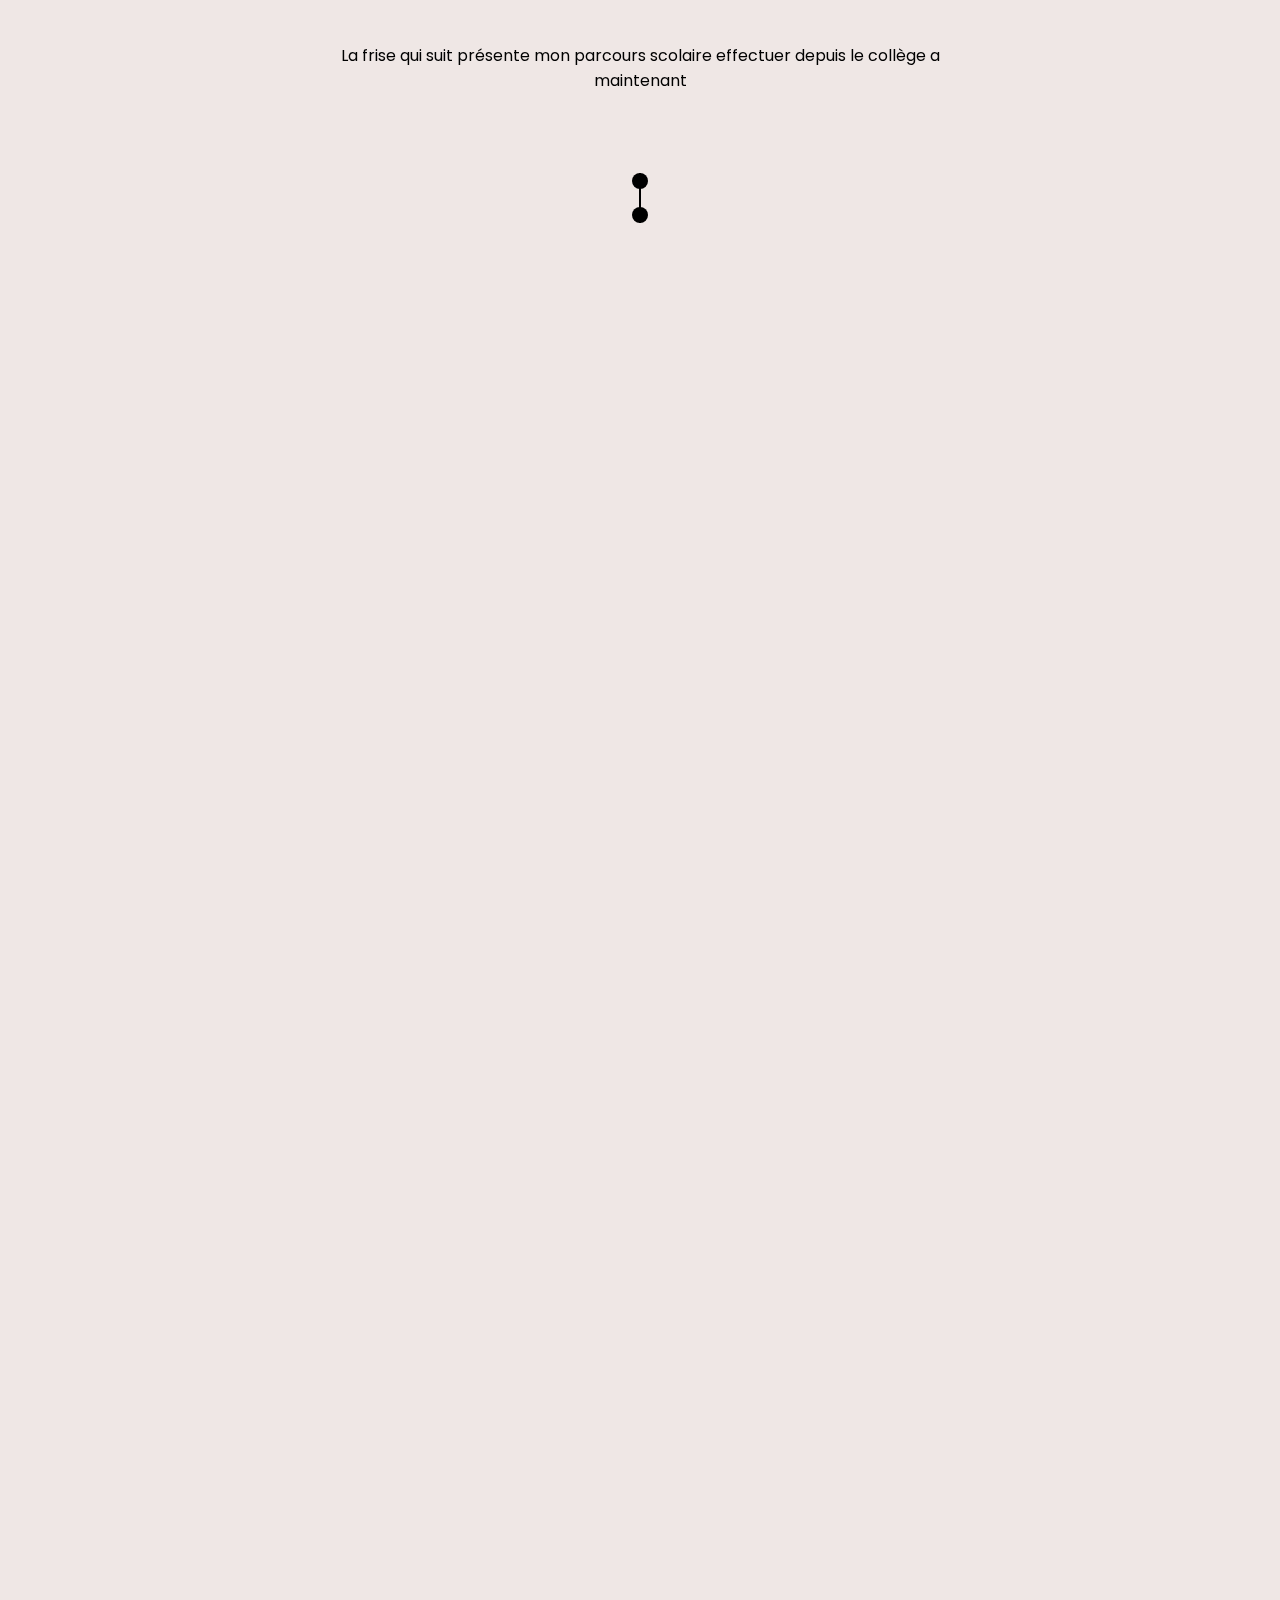
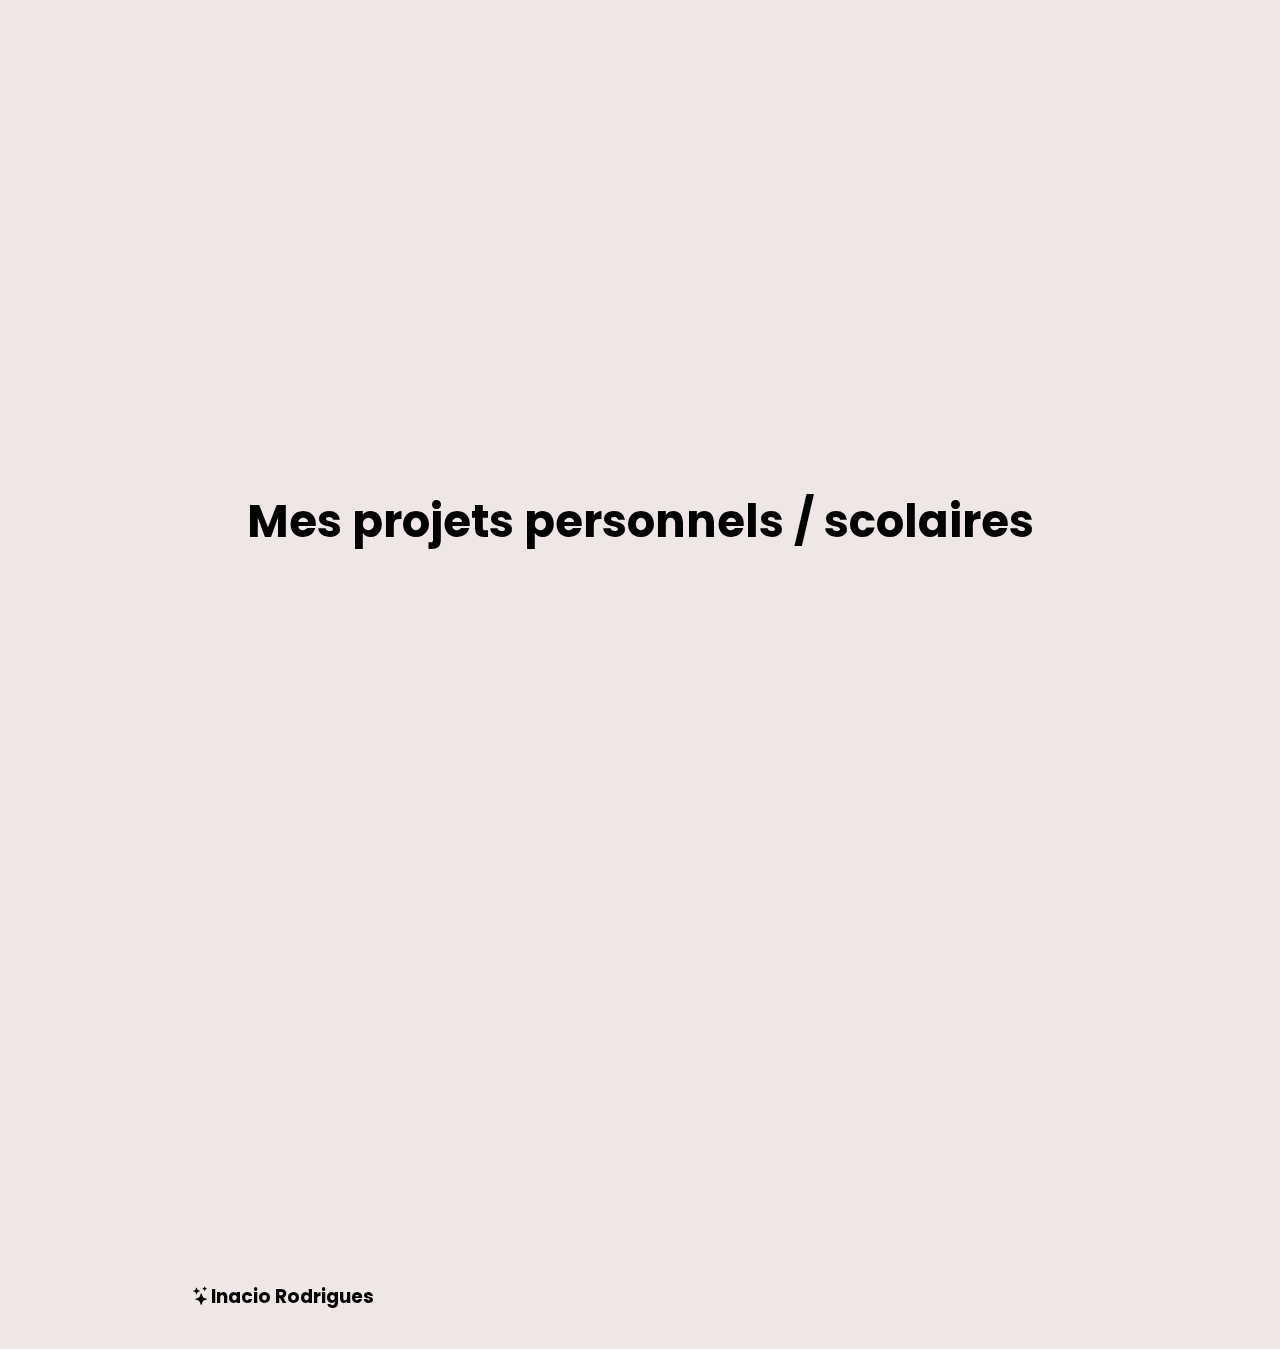
==== commit fa6aa810: "Update index.html" ====
--- a/index.html
+++ b/index.html
@@ -65,7 +65,7 @@
           <a href="./image/CV_site.pdf"
             ><i class="bi bi-file-earmark-person-fill"></i>
           </a>
-          <a href="#"><i class="bi bi-envelope-at-fill"></i></a>
+          <a href="stage_mmi@cavalier-rodrigues.fr"><i class="bi bi-envelope-at-fill"></i></a>
         </div>
       </div>
       <div class="header_droite">
@@ -187,7 +187,7 @@
         <div class="container">
           <div class="top-section">
             <div class="titre">
-            <h1>Mon parcours scolaire</h1>
+            <h2>Mon parcours scolaire</h2>
             </div>
             <p>
               La frise qui suit présente mon parcours scolaire effectuer depuis
@@ -363,6 +363,7 @@
       <h3><i class="bi bi-stars"></i>Inacio Rodrigues</h3>
     </footer>
     <script src="https://cdn.jsdelivr.net/npm/typed.js@2.0.12"></script>
+    <script src="https://cdnjs.cloudflare.com/ajax/libs/gsap/3.9.0/gsap.min.js"></script>
     <script src="script.js"></script>
   </body>
 </html>
--- a/style.css
+++ b/style.css
@@ -25,6 +25,7 @@
     overflow-x: hidden;
     padding: 0;
     margin: 0;
+    cursor: none;
 }
 
 /* ---- Variable universelle --------------------------------------------------------------------- */
@@ -74,16 +75,29 @@
 
 /* ---- Fin variable universelle --------------------------------------------------------------------- */
 
-/* ---- retour vers le haut --------------------------------------------------------------------- */
-
-/* .btnsvg svg {
-    position: fixed;
-    right: 20px;
-    bottom: 20px;
-    cursor: pointer;
-} */
-
-/* ---- fin retour vers le haut --------------------------------------------------------------------- */
+/* ---- Souris --------------------------------------------------------------------- */
+
+.mousemove {
+    height: 25px;
+    width: 25px;
+    backdrop-filter: invert(100%);
+    position: absolute;
+    border-radius: 50%;
+    -webkit-border-radius: 50%;
+    -moz-border-radius: 50%;
+    -ms-border-radius: 50%;
+    -o-border-radius: 50%;
+    z-index: 100;
+    pointer-events: none;
+    transform: translate(-50%, -50%);
+    -webkit-transform: translate(-50%, -50%);
+    -moz-transform: translate(-50%, -50%);
+    -ms-transform: translate(-50%, -50%);
+    -o-transform: translate(-50%, -50%);
+
+}
+
+/* ---- fin souris --------------------------------------------------------------------- */
 
 /* ---- Haut de page --------------------------------------------------------------------- */
 
@@ -172,6 +186,7 @@
     position: absolute;
     margin-left: 5px;
     font-size: 35px;
+    cursor: none;
 }
 
 /* header .header_droite {
@@ -344,9 +359,7 @@
     display: grid;
     grid-template-columns: 150px 150px 150px;
 }
-.trie ul li{
-    cursor: pointer;
-}
+
 #bouton:nth-child(1){
     border-radius: 10px 0 0 10px;
     -webkit-border-radius: 10px 0 0 10px;
@@ -569,6 +582,7 @@
 
 .btn{
     background: none;
+    cursor: none;
     border: 2px solid #000;
     text-transform: uppercase;
     font-weight: bold;
@@ -586,6 +600,7 @@
 
 .btn:hover a{
     color: white;
+    cursor: none;
 }
 .btn::before{
     content: "";
@@ -603,6 +618,7 @@
     -moz-transition: transform 0.5s;
     -ms-transition: transform 0.5s;
     -o-transition: transform 0.5s;
+    cursor: none;
 }
 .btn1::before{
     transform: scaleX(0);
@@ -617,6 +633,7 @@
     -moz-transform: scaleX(1);
     -ms-transform: scaleX(1);
     -o-transform: scaleX(1);
+    cursor: none;
 }
 
 /* .lien_button{
@@ -690,15 +707,15 @@
     .line {
       position: absolute;
       z-index: 1;
-      left: 0; /* Aligner la ligne à gauche pour les petits écrans */
+      left: 0; 
       width: 2px;
       top: -50px;
       bottom: -50px;
       background-color: #000;
-      display: block; /* Afficher la ligne pour les petits écrans */
+      display: block; 
     }
   
-    /* Supprimer les pseudo-éléments before et after pour la ligne */
+
   
     .section {
       display: flex;
@@ -706,7 +723,7 @@
       transform: none;
       transition: none;
       position: relative;
-      margin: 20px 0; /* Ajuster la marge pour les petits écrans */
+      margin: 20px 0;
       padding: 1rem;
       border-radius: 1rem;
       align-items: center;
@@ -728,8 +745,8 @@
   
     .content {
         margin-left: 20px;
-      width: 100%; /* Largeur maximale pour s'adapter aux petits écrans */
-      text-align: left; /* Aligner le texte à droite pour les petits écrans */
+      width: 100%; 
+      text-align: left; 
     }
   }
   
@@ -739,7 +756,11 @@
 
 
 
-@media screen and (max-width: 621px) {
+@media screen and (max-width: 621px) {
+
+    .mousemove{
+display :none;
+}
 
     header {
         flex-direction: column-reverse;
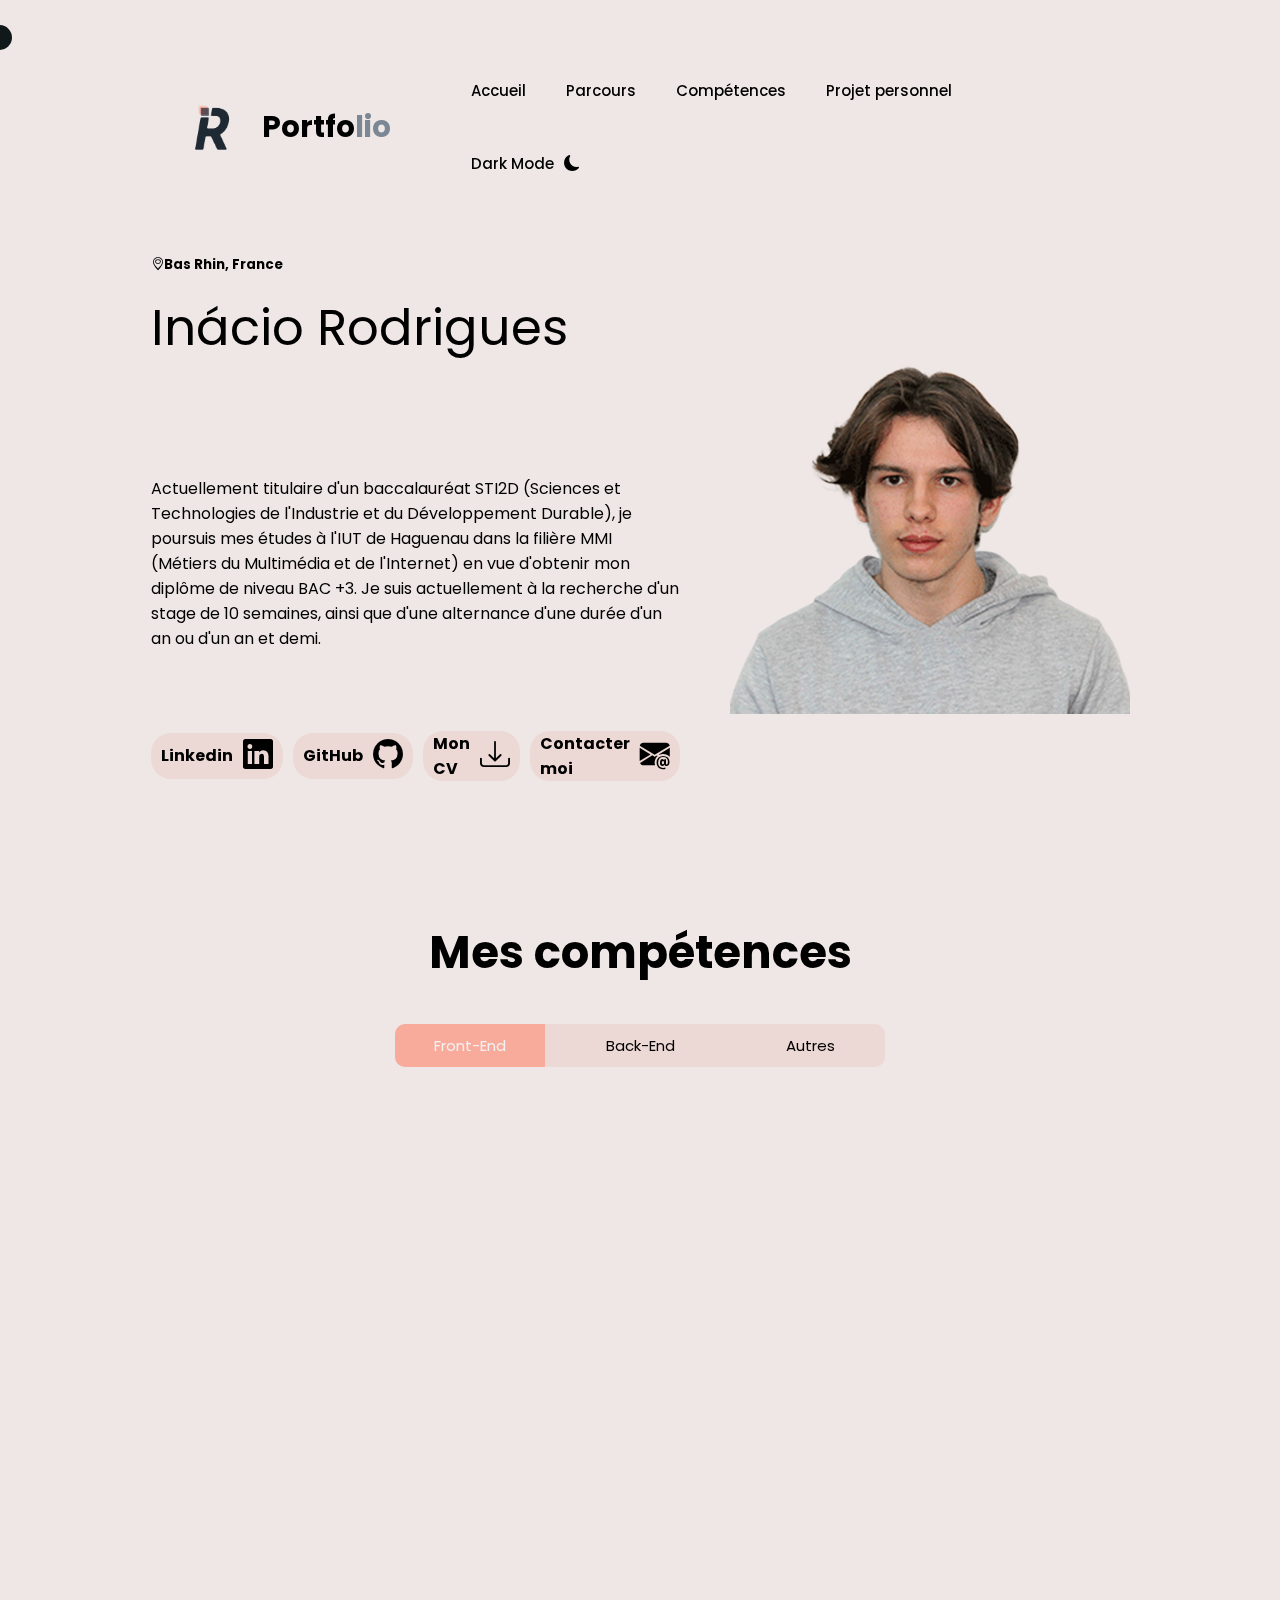
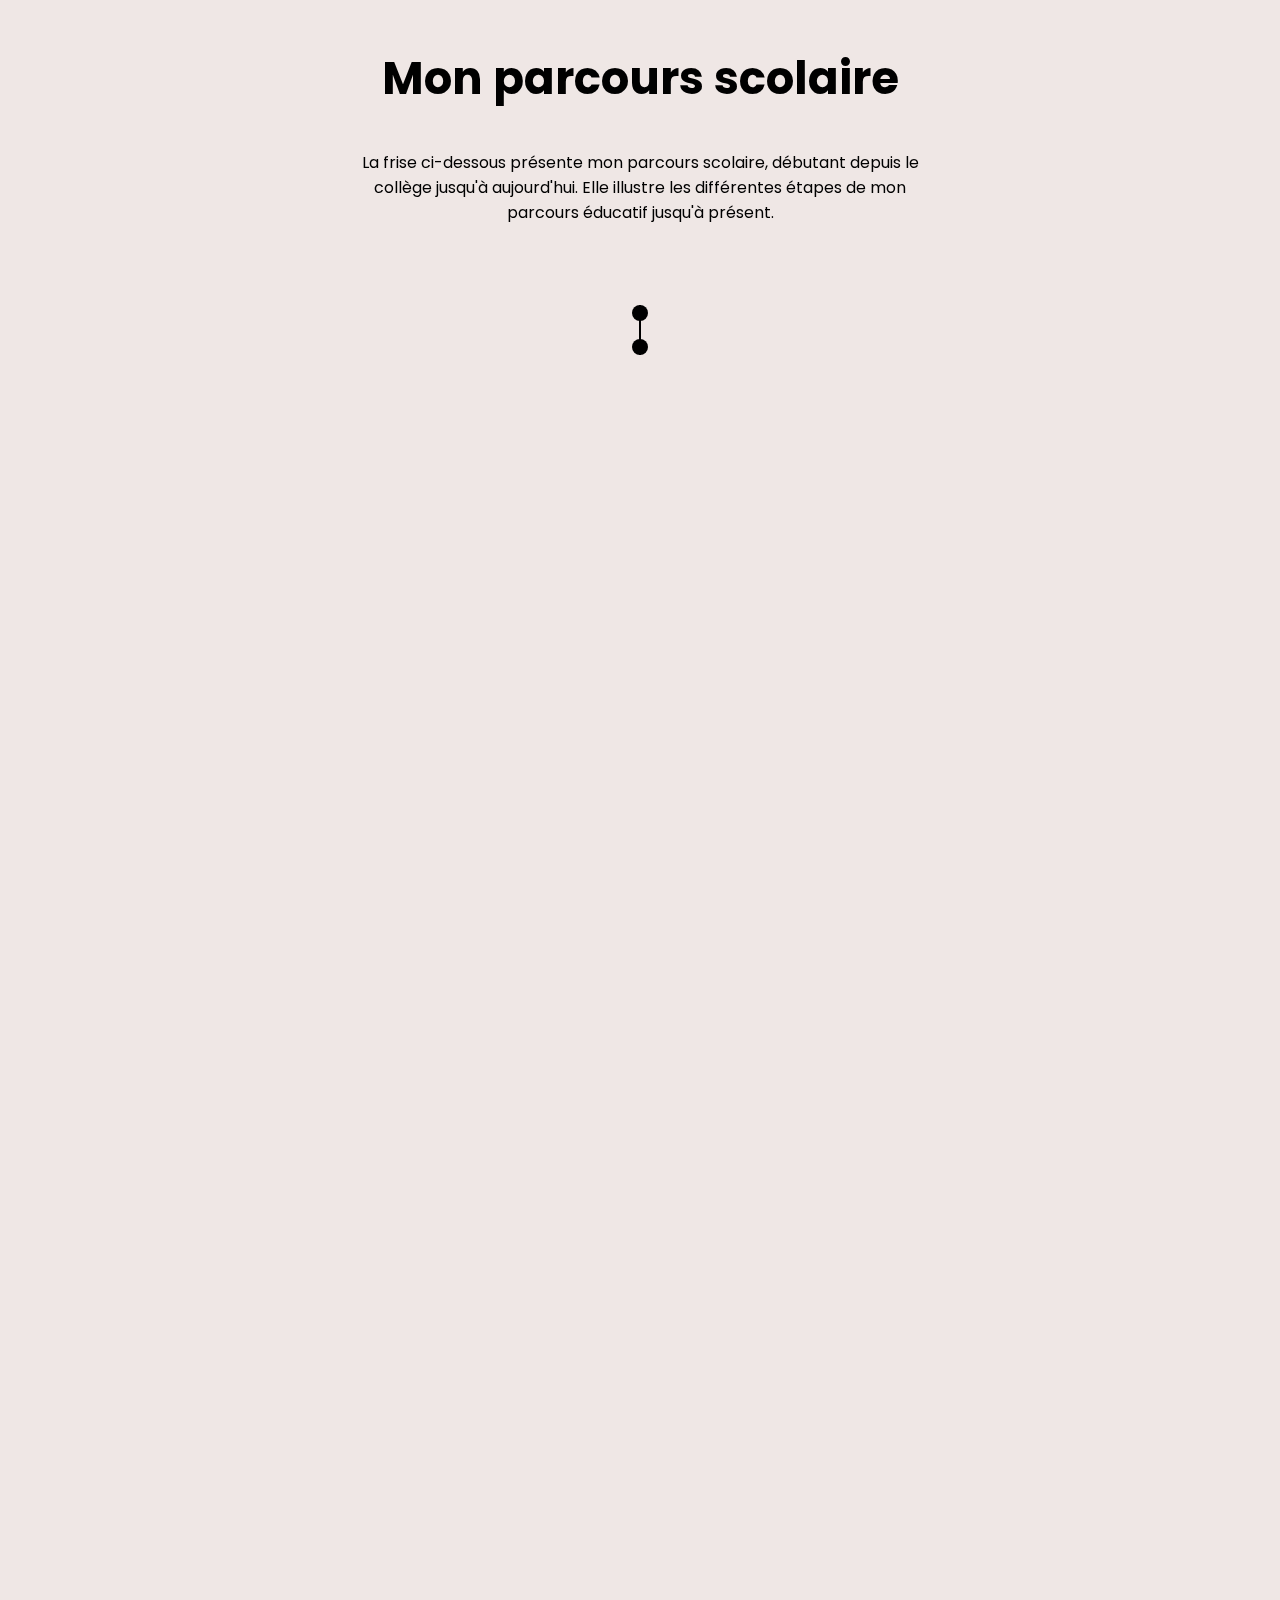
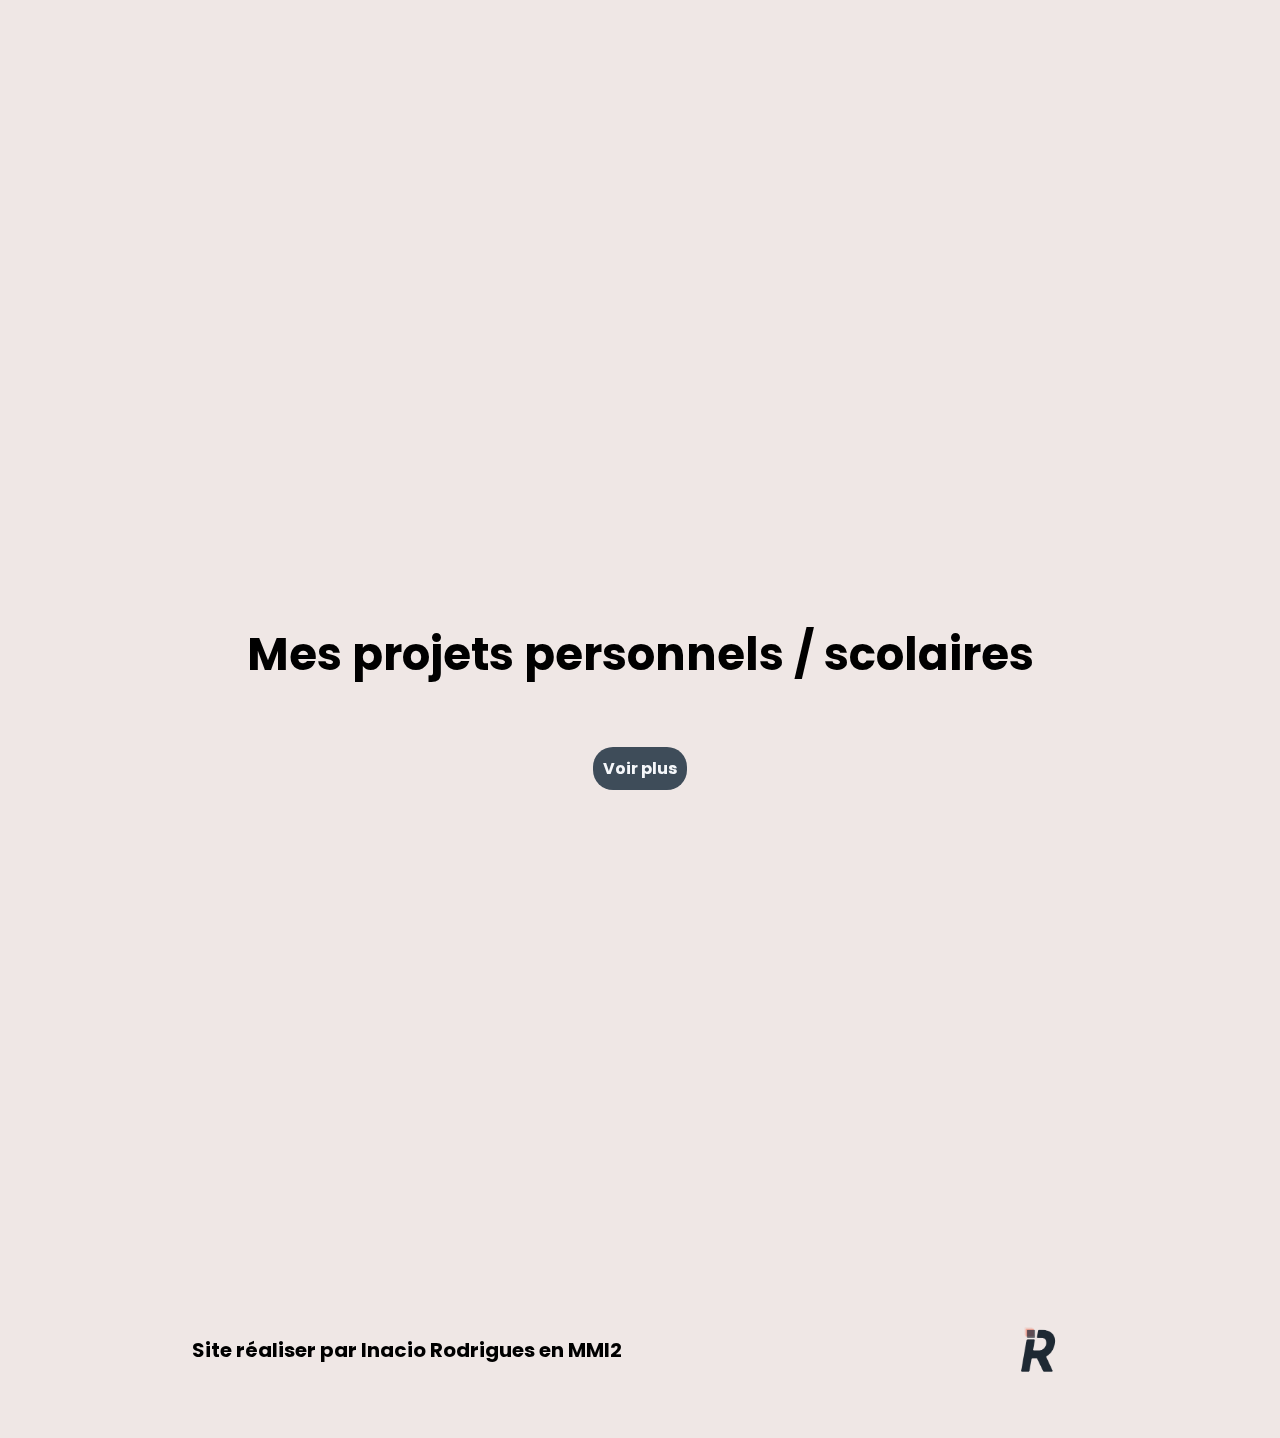
==== commit e49c9513: "V2 terminer" ====
--- a/index.html
+++ b/index.html
@@ -8,6 +8,17 @@
       rel="stylesheet"
       href="https://cdn.jsdelivr.net/npm/bootstrap-icons@1.10.3/font/bootstrap-icons.css"
     />
+    <link
+      rel="stylesheet"
+      type="text/css"
+      href="https://cdn.jsdelivr.net/npm/slick-carousel@1.8.1/slick/slick.css"
+    />
+    <link
+      rel="stylesheet"
+      type="text/css"
+      href="https://cdn.jsdelivr.net/npm/slick-carousel@1.8.1/slick/slick-theme.css"
+    />
+    <link href="https://unpkg.com/aos@2.3.1/dist/aos.css" rel="stylesheet" />
     <link rel="stylesheet" href="style.css" />
     <title>Portfolio</title>
   </head>
@@ -16,11 +27,10 @@
     <div class="mousemove"></div>
     <nav class="color_background">
       <div class="wrapper flex nav">
-        <h1>
-          <i class="bi bi-stars color_span"></i>Portfo<span class="color_span"
-            >lio</span
-          >
-        </h1>
+        <div class="flex logo">
+          <img id="logo" src="./image/Logo_Dark.png" alt="" />
+          <h1>Portfo<span>lio</span></h1>
+        </div>
         <div class="nav_links">
           <ul class="flex">
             <li><a href="index.html">Accueil</a></li>
@@ -29,55 +39,68 @@
             <li>
               <a href="#projet_perso">Projet personnel</a>
             </li>
-            <!-- <li>email<i class="bi bi-arrow-up-right"></i></li> -->
+
             <div id="theme-button" class="mode flex">
               <li id="dark-light-mode">Dark Mode</li>
               <i id="theme-logo" class="bi bi-moon-fill"></i>
             </div>
           </ul>
         </div>
-        <img
-          class="menu-hamburger"
-          src="./image/menu-btn.png"
-          alt="bouton de menu"
-        />
+        <i class="bi bi-list menu-hamburger"></i>
       </div>
     </nav>
 
     <header class="wrapper">
       <div class="header_gauche">
         <small><i class="bi bi-geo-alt"></i> Bas Rhin, France</small>
-        <h1>Je suis Inácio Rodrigues</h1>
-        <h2>Je suis <span class="multitext"></span></h2>
-        <p>
-          Actuellement je suis détenteur du baccalauréat STI2D, Sciences et
-          Technologies de l'Industrie et du Développement Durable et j'étudie à
-          l'IUT de Haguenau dans la filière MMI, Métiers du Multimédia et de
-          l'Internet, en vue d'obtenir mon diplôme BAC +3.
+        <h1 data-aos="fade-right" data-aos-duration="1000">Inácio Rodrigues</h1>
+        <h2 data-aos="fade-right" data-aos-duration="3000">
+          <span class="multitext color_span"></span>
+        </h2>
+        <p data-aos="fade-right" data-aos-duration="3000">
+          Actuellement titulaire d'un baccalauréat STI2D (Sciences et
+          Technologies de l'Industrie et du Développement Durable), je poursuis
+          mes études à l'IUT de Haguenau dans la filière MMI (Métiers du
+          Multimédia et de l'Internet) en vue d'obtenir mon diplôme de niveau
+          BAC +3. Je suis actuellement à la recherche d'un stage de 10 semaines,
+          ainsi que d'une alternance d'une durée d'un an ou d'un an et demi.
         </p>
         <div class="liens flex">
-          <a
-            href="https://www.linkedin.com/public-profile/settings?lipi=urn%3Ali%3Apage%3Ad_flagship3_profile_self_edit_contact-info%3BTh3Cs3hdTMeFculfJlzfew%3D%3D"
-            ><i class="bi bi-linkedin"></i>
-          </a>
-          <a href="https://github.com/inaciocr04?tab=repositories"><i class="bi bi-github"></i></a>
-          <!--<a href="#">email<i class="bi bi-arrow-up-right"></i></a>-->
-          <a href="./image/CV_site.pdf"
-            ><i class="bi bi-file-earmark-person-fill"></i>
-          </a>
-          <a href="stage_mmi@cavalier-rodrigues.fr"><i class="bi bi-envelope-at-fill"></i></a>
+          <div class="flex contact">
+            <a
+              href="https://www.linkedin.com/public-profile/settings?lipi=urn%3Ali%3Apage%3Ad_flagship3_profile_self_edit_contact-info%3BTh3Cs3hdTMeFculfJlzfew%3D%3D"
+            >
+              Linkedin</a
+            >
+            <i class="bi bi-linkedin"></i>
+          </div>
+          <div class="flex contact">
+            <a href="https://github.com/inaciocr04?tab=repositories">GitHub</a>
+            <i class="bi bi-github"></i>
+          </div>
+          <div class="flex contact">
+            <a href="./image/CV_site.pdf"> Mon CV </a>
+            <i class="bi bi-download"></i>
+          </div>
+          <div class="flex contact">
+            <a href="mailto:stage_mmi@cavalier-rodrigues.fr">Contacter moi </a>
+            <i class="bi bi-envelope-at-fill"></i>
+          </div>
         </div>
       </div>
-      <div class="header_droite">
+      <div
+        data-aos="zoom-out-down"
+        data-aos-duration="2000"
+        class="header_droite"
+      >
         <img
-          src="./image/photo-identiter.png"
+          class="moi"
+          src="./image/photo-moi.png"
           alt="photo de Inacio Rodrigues"
         />
       </div>
     </header>
     <main class="wrapper">
-      
-
       <section id="compétences" class="competence competences2 flex">
         <div class="categorie">
           <div class="titre">
@@ -107,18 +130,18 @@
           </div>
           <div class="logiciel flex">
             <div class="img flex">
+              <img src="./image/js.png" alt="" />
+            </div>
+            <p>JavaScipt</p>
+          </div>
+          <div class="logiciel flex">
+            <div class="img flex">
               <img src="./image/twig.jpg" alt="" />
             </div>
             <p>Twig</p>
           </div>
           <div class="logiciel flex">
             <div class="img flex">
-              <img src="./image/js.png" alt="" />
-            </div>
-            <p>JavaScipt</p>
-          </div>
-          <div class="logiciel flex">
-            <div class="img flex">
               <img src="./image/sass.png" alt="" />
             </div>
             <p>SASS</p>
@@ -137,6 +160,7 @@
             </div>
             <p>PHP</p>
           </div>
+
           <div class="logiciel flex">
             <div class="img flex">
               <img src="./image/sql-server.png" alt="" />
@@ -173,7 +197,7 @@
             <div class="img flex">
               <img src="./image/solidworks.png" alt="" />
             </div>
-            <p>Solidworks</p>
+            <p>Soliworks</p>
           </div>
           <div class="logiciel flex">
             <div class="img flex">
@@ -183,15 +207,16 @@
           </div>
         </div>
       </section>
-      <section id="parcours" class="responsive">
+      <section id="parcours">
         <div class="container">
           <div class="top-section">
             <div class="titre">
-            <h2>Mon parcours scolaire</h2>
+              <h2>Mon parcours scolaire</h2>
             </div>
             <p>
-              La frise qui suit présente mon parcours scolaire effectuer depuis
-              le collège a maintenant
+              La frise ci-dessous présente mon parcours scolaire, débutant
+              depuis le collège jusqu'à aujourd'hui. Elle illustre les
+              différentes étapes de mon parcours éducatif jusqu'à présent.
             </p>
           </div>
           <div class="timeline">
@@ -201,8 +226,8 @@
               <div class="content">
                 <h2>Collège Nicolas Copernic (2015/2019)</h2>
                 <p>
-                  Suite à mes quatre années de scolarité dans cet établissement,
-                  j'ai obtenu mon brevet des collèges avec une mention assez
+                  À l'issue de mes quatre années passées dans cet établissement,
+                  j'ai obtenu mon brevet des collèges avec la mention assez
                   bien.
                 </p>
               </div>
@@ -212,8 +237,8 @@
               <div class="content">
                 <h2>Lycée Charles-Emile Freppel (2019/2020)</h2>
                 <p>
-                  Etant mon lycée de secteur, j'ai du réaliser ma seconde dans
-                  cet établissement en voie générale.
+                  Étant mon lycée de secteur, j'ai dû effectuer ma classe de
+                  seconde dans cet établissement en voie générale.
                 </p>
               </div>
             </div>
@@ -222,9 +247,9 @@
               <div class="content">
                 <h2>Lycée polyvalent Louis Marchal (2020/2022)</h2>
                 <p>
-                  J'ai fait ma Première et ma Terminale dans cet établissement
-                  au sein de la filière technologique en STI2D où j'ai obtenu
-                  mon baccalauréat technologique.
+                  J'ai suivi ma Première et ma Terminale au sein de la filière
+                  technologique STI2D dans cet établissement, où j'ai obtenu mon
+                  baccalauréat technologique.
                 </p>
               </div>
             </div>
@@ -233,9 +258,10 @@
               <div class="content">
                 <h2>Institut Universitaire de technologie (2022/2025)</h2>
                 <p>
-                  Je suis actuellement dans cette université pour suivre le
-                  cursus MMI et je compte continuer dans cette voie pendant les
-                  deux années suivantes avec une possibilité d'alternance.
+                  Actuellement inscrit dans cette université pour suivre le
+                  cursus MMI, je prévois de poursuivre dans cette voie pendant
+                  les deux années suivantes, avec la possibilité d'opter pour
+                  l'alternance.
                 </p>
               </div>
             </div>
@@ -247,7 +273,121 @@
         <div class="titre">
           <h2>Mes projets personnels / scolaires</h2>
         </div>
-        <div class="tous_projet flex">
+
+        <div class="voirplus">
+          <a id="plus_competence">Voir plus</a>
+        </div>
+        <div class="tous_projet flex overflow">
+          <div class="projet flex gauche">
+            <div class="new">New Project</div>
+
+            <div class="image_gauche">
+              <img src="./image/SAE303.png" alt="" />
+            </div>
+            <div class="text_droite">
+              <h5>Watt'Else</h5>
+              <p>
+                "Ceci est un site informatif créé lors d'un partiel dans le but
+                de sensibiliser les utilisateurs à l'impact de nos actions sur
+                la planète. Nous proposons également des solutions pour
+                l'avenir. Notre objectif est de faire prendre conscience aux
+                visiteurs des enjeux environnementaux et de les inciter à agir
+                de manière responsable.
+              </p>
+              <div class="competence_projet">
+                <p>HTML</p>
+                <p>CSS</p>
+                <p>JS</p>
+                <p>SWIPER</p>
+                <p>CHART</p>
+              </div>
+              <div>
+                <button class="btn btn1">
+                  <a href="https://github.com/inaciocr04/SAE303"
+                    ><i class="bi bi-github"></i
+                  ></a>
+                </button>
+
+                <button class="btn btn1">
+                  <a href="https://guillaumesamtmann.fr/autres/sae303/"
+                    ><i class="bi bi-box-arrow-up-right"></i
+                  ></a>
+                </button>
+              </div>
+              <small>Site réaliser en début de deuxième année de MMI</small>
+            </div>
+          </div>
+          <div class="projet flex gauche">
+            <div class="new">New Project</div>
+
+            <div class="image_gauche">
+              <img src="./image/sae301.png" alt="" />
+            </div>
+            <div class="text_droite">
+              <h5>MusicTrade</h5>
+              <p>
+                Ceci est un site permettant aux utilisateurs de créer un compte
+                ou de se connecter afin de télécharger des partitions et de
+                réserver des cours de musique. De plus, les utilisateurs ayant
+                un compte musicien ont la possibilité d'ajouter des partitions
+                et des cours de musique. Ce projet a été développé dans le cadre
+                d'un partiel pour mettre en pratique la méthode CRUD.
+              </p>
+              <div class="competence_projet">
+                <p>HTML</p>
+                <p>CSS</p>
+                <p>TWIG</p>
+                <p>PHP</p>
+                <p>SQL</p>
+                <p>CRUD</p>
+              </div>
+              <div>
+                <button class="btn btn1">
+                  <a href="https://github.com/inaciocr04/MusicTrade"
+                    ><i class="bi bi-github"></i
+                  ></a>
+                </button>
+
+                <button class="btn btn1">
+                  <a href="https://sae301.rodrigues.etu.mmi-unistra.fr/"
+                    ><i class="bi bi-box-arrow-up-right"></i
+                  ></a>
+                </button>
+              </div>
+              <small>Site réaliser en début de deuxième année de MMI</small>
+            </div>
+          </div>
+          <div class="projet flex droite">
+            <div class="image_gauche">
+              <img src="./image/site_jeux_videos.png" alt="" />
+            </div>
+            <div class="text_droite">
+              <h5>Site Web Jeux vidéos</h5>
+              <p>
+                Voici un site dédié à la publication de jeux vidéo, offrant la
+                possibilité aux utilisateurs de les ajouter à leur panier et de
+                simuler une commande. De plus, chaque membre peut contribuer en
+                ajoutant de nouveaux jeux au site et en laissant des
+                commentaires sur les jeux déjà présents.
+              </p>
+              <div class="competence_projet">
+                <p>HTML</p>
+                <p>CSS</p>
+                <p>TWIG</p>
+                <p>PHP</p>
+                <p>SQL</p>
+                <p>JS</p>
+              </div>
+              <div>
+                <button class="btn btn1">
+                  <a href="https://sae-203.rodrigues.etu.mmi-unistra.fr"
+                    ><i class="bi bi-box-arrow-up-right"></i
+                  ></a>
+                </button>
+              </div>
+              <small>Site réaliser en début de première année de MMI</small>
+            </div>
+          </div>
           <div class="projet flex gauche">
             <div class="image_gauche">
               <img src="./image/site_minecraft_accueil_francais.png" alt="" />
@@ -255,115 +395,45 @@
             <div class="text_droite">
               <h5>Site Web Minecraft</h5>
               <p>
-                Ce site web a été conçu lors d'une SAE afin d'acquérir des
-                compétences en développement web dans la sécurité d'un site
-                internet.
+                Voici le tout premier site conçu dans le cadre du parcours MMI,
+                mettant en avant l'utilisation du langage Twig. Ce site vise à
+                fournir des informations sur le monde de Minecraft de manière
+                claire et concise.
               </p>
-              <button class="btn btn1">
-                <a href=""><i class="bi bi-github"></i></a>
-              </button>
-              <button class="btn btn1">
-                <a href="https://sae105.rodrigues.etu.mmi-unistra.fr/accueil.php"
-                  ><i class="bi bi-box-arrow-up-right"></i
-                ></a>
-              </button>
-            </div>
-          </div>
-          <div class="projet flex haut">
-            <div class="image_gauche">
-              <img src="./image/site_jeux_videos.png" alt="" />
-            </div>
-            <div class="text_droite">
-              <h5>Site Web Jeux vidéos</h5>
-              <p>
-                Ce site web a été conçu lors d'une SAE afin d'acquérir des
-                compétences en développement web dans la pratique de TWIG.
-              </p>
-              <button class="btn btn1">
-                <a href="https://sae-203.rodrigues.etu.mmi-unistra.fr"
-                  ><i class="bi bi-box-arrow-up-right"></i
-                ></a>
-              </button>
-            </div>
-          </div>
-          <div class="projet flex droite">
-            <div class="image_gauche">
-              <img src="./image/sae301.png" alt="" />
-            </div>
-            <div class="text_droite">
-              <h5>MusicTrade</h5>
-              <p>
-                Ce site web a été conçu lors d'une SAE afin d'amélioré nos
-                compétences en développement web Back-End avec la méthode CRUD
-                sur TWIG.
-              </p>
-              <button class="btn btn1">
-                <a href="https://github.com/inaciocr04/MusicTrade"><i class="bi bi-github"></i></a>
-              </button>
-
-              <button class="btn btn1">
-                <a href="https://sae301.rodrigues.etu.mmi-unistra.fr/"
-                  ><i class="bi bi-box-arrow-up-right"></i
-                ></a>
-              </button>
-            </div>
-          </div>
-
-          <div class="projet flex gauche">
-            <div class="image_gauche">
-              <img src="./image/trelo_moi.png" alt="" />
-            </div>
-            <div class="text_droite">
-              <h5>Maquette d'un site internet</h5>
-              <p>
-                Ceci est une maquette reproduite personnellement lors des cours
-                d'intégration web.
-              </p>
-              <button class="btn btn1">
-                <a href="#"><i class="bi bi-x-octagon-fill"></i></a>
-              </button>
-            </div>
-          </div>
-          <div class="projet flex haut">
-            <div class="image_gauche">
-              <img src="./image/modelisation_3D.jpg" alt="" />
-            </div>
-            <div class="text_droite">
-              <h5>Modélisation 3D et Impression 3D</h5>
-              <p>
-                Lorem ipsum dolor sit amet consectetur adipisicing elit. Placeat
-                nobis mollitia maiores porro voluptas ab vitae necessitatibus,
-                consequuntur inventore iure, harum aspernatur architecto
-                praesentium. Nesciunt asperiores ratione aspernatur omnis
-                molestiae!
-              </p>
-              <button class="btn btn1">
-                <a href="#"><i class="bi bi-x-octagon-fill"></i></a>
-              </button>
+              <div class="competence_projet">
+                <p>HTML</p>
+                <p>CSS</p>
+                <p>TWIG</p>
+                <p>PHP</p>
+              </div>
+              <div>
+                <button class="btn btn1">
+                  <a href=""><i class="bi bi-github"></i></a>
+                </button>
+                <button class="btn btn1">
+                  <a
+                    href="https://sae105.rodrigues.etu.mmi-unistra.fr/accueil.php"
+                    ><i class="bi bi-box-arrow-up-right"></i
+                  ></a>
+                </button>
+              </div>
+              <small>Site réaliser en début de première année de MMI</small>
             </div>
           </div>
         </div>
       </section>
-      <!--       <div class="btnsvg">
-        <svg
-          xmlns="http://www.w3.org/2000/svg"
-          width="50"
-          height="50"
-          fill="currentColor"
-          class="bi bi-arrow-up-circle-fill"
-          viewBox="0 0 16 16"
-        >
-          <path
-            d="M16 8A8 8 0 1 0 0 8a8 8 0 0 0 16 0zm-7.5 3.5a.5.5 0 0 1-1 0V5.707L5.354 7.854a.5.5 0 1 1-.708-.708l3-3a.5.5 0 0 1 .708 0l3 3a.5.5 0 0 1-.708.708L8.5 5.707V11.5z"
-          />
-        </svg>
-      </div> -->
     </main>
-    <footer class="wrapper">
-      <h3><i class="bi bi-stars"></i>Inacio Rodrigues</h3>
+    <footer class="wrapper flex">
+      <img id="logo_footer" src="./image/Logo_Dark.png" alt="" />
+      <h3>Site réaliser par Inacio Rodrigues en MMI2</h3>
     </footer>
+    <script src="https://unpkg.com/aos@2.3.1/dist/aos.js"></script>
     <script src="https://cdn.jsdelivr.net/npm/typed.js@2.0.12"></script>
-    <script src="https://cdnjs.cloudflare.com/ajax/libs/gsap/3.9.0/gsap.min.js"></script>
     <script src="script.js"></script>
+    <script>
+      AOS.init();
+    </script>
+    <script src="https://unpkg.com/split-type"></script>
+    <script src="https://cdnjs.cloudflare.com/ajax/libs/gsap/3.11.4/gsap.min.js"></script>
   </body>
 </html>
--- a/style.css
+++ b/style.css
@@ -3,19 +3,25 @@
 :root {
     --background-color: #efe7e5;
     --text-color: black;
+    --text-reverse: #F5F7FA;
     --lien-color: red;
     --span-color: #3E4C59;
     --fond-sae: #ecd9d5;
     --barre: #f8ab9b;
-
-}
-.dark-theme{
-    --background-color:#1F2933;
-    --text-color:#F5F7FA;
-    --lien-color:red;
+    --bouton: #3E4C59;
+    --barre-reverse: #7B8794;
+}
+
+.dark-theme {
+    --background-color: #1F2933;
+    --text-color: #F5F7FA;
+    --text-reverse: black;
+    --lien-color: red;
     --span-color: #ecd9d5;
-    --fond-sae:#3E4C59;
-    --barre:#7B8794;
+    --fond-sae: #3E4C59;
+    --barre: #7B8794;
+    --bouton: #ecd9d5;
+    --barre-reverse: #f8ab9b;
 }
 
 body {
@@ -28,6 +34,10 @@
     cursor: none;
 }
 
+/* * {
+    outline: 1px solid tomato;
+} */
+
 /* ---- Variable universelle --------------------------------------------------------------------- */
 .flex {
     display: flex;
@@ -66,60 +76,72 @@
 }
 
 
+
+
+
+/* ---- Fin variable universelle --------------------------------------------------------------------- */
+
+/* ---- Souris --------------------------------------------------------------------- */
+
+
+
+.mousemove {
+    display: none;
+}
+
+
+/* ---- fin souris --------------------------------------------------------------------- */
+
+/* ---- Haut de page --------------------------------------------------------------------- */
+
 .titre {
     color: var(--text-color);
-    font-size: 30px;
+    font-size: 20px;
     margin-top: 100px;
     text-align: center;
 }
-
-/* ---- Fin variable universelle --------------------------------------------------------------------- */
-
-/* ---- Souris --------------------------------------------------------------------- */
-
-.mousemove {
-    height: 25px;
-    width: 25px;
-    backdrop-filter: invert(100%);
-    position: absolute;
-    border-radius: 50%;
-    -webkit-border-radius: 50%;
-    -moz-border-radius: 50%;
-    -ms-border-radius: 50%;
-    -o-border-radius: 50%;
-    z-index: 100;
-    pointer-events: none;
-    transform: translate(-50%, -50%);
-    -webkit-transform: translate(-50%, -50%);
-    -moz-transform: translate(-50%, -50%);
-    -ms-transform: translate(-50%, -50%);
-    -o-transform: translate(-50%, -50%);
-
-}
-
-/* ---- fin souris --------------------------------------------------------------------- */
-
-/* ---- Haut de page --------------------------------------------------------------------- */
 
 nav {
     top: 0;
     position: sticky;
     z-index: 2;
 }
-.nav{
+
+.nav {
     justify-content: space-between;
     align-items: center;
 }
+
+.nav_links {
+    position: absolute;
+    display: flex;
+    position: fixed;
+    justify-content: center;
+    flex-direction: column;
+    background-color: var(--background-color);
+    backdrop-filter: blur(8px);
+    width: 600px;
+    height: 100%;
+    top: 0;
+    margin-left: -250%;
+    transition: all 0.5s linear;
+    -webkit-transition: all 0.5s linear;
+    -moz-transition: all 0.5s linear;
+    -ms-transition: all 0.5s linear;
+    -o-transition: all 0.5s linear;
+    z-index: 1;
+}
+
 .nav_links ul {
     align-items: center;
     flex-wrap: wrap;
+    flex-direction: column;
     list-style-type: none;
-    font-weight: 500;
 }
 
 .nav_links ul li {
-    margin-left: 40px;
-    font-size: 15px;
+    margin: 25px 0;
+    font-size: 20px;
     cursor: pointer;
     position: relative;
 }
@@ -141,14 +163,41 @@
 }
 
 nav .menu-hamburger {
-    display: none;
+    display: block;
+    z-index: 1;
     position: absolute;
     width: 35px;
     right: 30px;
+    font-size: 50px;
+}
+
+
+.nav_links.mobile-menu {
+    margin-left: -180px;
+}
+
+.logo {
+    align-items: center;
+    margin-left: -30px;
+    justify-content: space-between;
+}
+
+.logo h1 {
+    font-size: 20pt;
+}
+
+.logo span {
+    color: var(--barre-reverse);
+}
+
+.logo img {
+    width: 100px;
+
 }
 
 header {
     display: flex;
+    flex-direction: column-reverse;
     justify-content: center;
     align-items: center;
     margin-top: 60px;
@@ -169,11 +218,21 @@
     font-size: 50px;
     font-weight: 400;
     margin-top: 15px;
+    margin-bottom: -10px;
+}
+
+.multitext {
+    text-transform: capitalize;
+    font-size: 50px;
+}
+
+.typed-cursor {
+    font-size: 40px;
 }
 
 header .header_gauche .liens {
     margin-top: 80px;
-    gap: 50px;
+    gap: 10px;
 }
 
 header .header_gauche .liens a {
@@ -185,59 +244,171 @@
 header .header_gauche .liens a i {
     position: absolute;
     margin-left: 5px;
-    font-size: 35px;
+    font-size: 30px;
     cursor: none;
 }
 
-/* header .header_droite {
-    flex: 6;
-} */
-
-header .header_droite img {
-    width: auto;
-    height: 300px;
-    border-radius: 100px;
-    -webkit-border-radius: 100px;
-    -moz-border-radius: 100px;
-    -ms-border-radius: 100px;
-    -o-border-radius: 100px;
-    box-shadow: 2px 2px 2px rgba(0, 0, 0, 0.404);
+.liens .contact {
+    align-items: center;
+    gap: 10px;
+    padding: 0px 10px;
+    border-radius: 20px;
+    -webkit-border-radius: 20px;
+    -moz-border-radius: 20px;
+    -ms-border-radius: 20px;
+    -o-border-radius: 20px;
+    transition: all 0.5s linear;
+    -webkit-transition: all 0.5s linear;
+    -moz-transition: all 0.5s linear;
+    -ms-transition: all 0.5s linear;
+    -o-transition: all 0.5s linear;
+    background-color: var(--fond-sae);
+}
+
+.contact:hover {
+    background-color: var(--bouton);
+    color: var(--text-reverse);
+    transition: all 0.5s linear;
+    -webkit-transition: all 0.5s linear;
+    -moz-transition: all 0.5s linear;
+    -ms-transition: all 0.5s linear;
+    -o-transition: all 0.5s linear;
+}
+
+.contact i {
+    font-size: 30px;
+    cursor: none;
+}
+
+header .header_droite {
+    position: relative;
+    width: 250px;
+    margin: 0 auto;
+}
+
+header .header_droite .moi {
+    width: 250px;
+    height: auto;
+}
+
+header .header_gauche {
+    margin-right: 0;
+}
+
+header .header_gauche h2 {
+    height: 80px;
+}
+
+header .header_gauche h1 {
+    font-size: 30px;
+    font-weight: 400;
+    margin-top: 15px;
+    margin-bottom: 10px;
+}
+
+.multitext {
+    text-transform: capitalize;
+    font-size: 30px;
+}
+
+.typed-cursor {
+    font-size: 25px;
+}
+
+
+header .header_gauche .liens {
+    margin-top: 80px;
+    gap: 10px;
+    flex-direction: column;
+    align-items: center;
+}
+
+header .header_gauche .liens a {
+    text-decoration: none;
+    color: inherit;
+    font-weight: bold;
+}
+
+header .header_gauche .liens a i {
+    position: absolute;
+    margin-left: 5px;
+    font-size: 30px;
+    cursor: none;
+}
+
+.liens .contact {
+    align-items: center;
+    justify-content: center;
+    gap: 10px;
+    width: 80%;
+    padding: 10px 15px;
+    border-radius: 20px;
+    -webkit-border-radius: 20px;
+    -moz-border-radius: 20px;
+    -ms-border-radius: 20px;
+    -o-border-radius: 20px;
+    transition: all 0.5s linear;
+    -webkit-transition: all 0.5s linear;
+    -moz-transition: all 0.5s linear;
+    -ms-transition: all 0.5s linear;
+    -o-transition: all 0.5s linear;
+    background-color: var(--fond-sae);
+}
+
+
+.contact i {
+    font-size: 20px;
+    cursor: none;
+}
+
+
+
+
+
+.language {
+    display: none;
 }
 
 /* ---- Fin haut de page --------------------------------------------------------------------- */
 
 /* ---- Timeline --------------------------------------------------------------------- */
 
-.container{
-    padding: 2rem;
-    padding-bottom: 200px;
+
+.container {
+    padding: 1rem;
+    padding-bottom: 100px;
     margin: 0 auto;
-    max-width: 800px;
-}
-.top-section{
+    max-width: 100%;
+}
+
+
+.top-section {
     text-align: center;
-    padding: 4rem 0;
-    max-width: 600px;
+    padding: 2rem 0;
+    max-width: 100%;
     margin: 0 auto;
 }
 
-.timeline{
+.timeline {
     position: relative;
     min-height: 150px;
 }
 
-.line{
+
+.line {
     position: absolute;
-    z-index: 2;
-    left: calc(50% - 1px);
+    z-index: 1;
+    left: 0;
     width: 2px;
     top: -50px;
     bottom: -50px;
-    background-color: #000;
-    display: none;
-}
-
-.line::before,.line::after{
+    background-color: var(--text-color);
+    display: block;
+}
+
+
+.line::before,
+.line::after {
     position: absolute;
     display: block;
     content: '';
@@ -248,7 +419,7 @@
     -moz-border-radius: 50%;
     -ms-border-radius: 50%;
     -o-border-radius: 50%;
-    background-color: #000;
+    background-color: var(--text-color);
     left: 50%;
     transform: translateX(-50%);
     -webkit-transform: translateX(-50%);
@@ -257,24 +428,25 @@
     -o-transform: translateX(-50%);
 }
 
-.line:after{
+.line:after {
     bottom: 0;
 }
-.section{
+
+.section {
     display: flex;
-    opacity: 0;
-    transform: translateX(-100%);
-    -webkit-transform: translateX(-100%);
-    -moz-transform: translateX(-100%);
-    -ms-transform: translateX(-100%);
-    -o-transform: translateX(-100%);
-    transition: 600ms ease;
-    -webkit-transition: 600ms ease;
-    -moz-transition: 600ms ease;
-    -ms-transition: 600ms ease;
-    -o-transition: 600ms ease;
+    opacity: 1;
+    transform: none;
+    -webkit-transform: none;
+    -moz-transform: none;
+    -ms-transform: none;
+    -o-transform: none;
+    transition: none;
+    -webkit-transition: none;
+    -moz-transition: none;
+    -ms-transition: none;
+    -o-transition: none;
     position: relative;
-    margin: 50px 0;
+    margin: 20px 0;
     padding: 1rem;
     border-radius: 1rem;
     -webkit-border-radius: 1rem;
@@ -282,27 +454,27 @@
     -ms-border-radius: 1rem;
     -o-border-radius: 1rem;
     align-items: center;
-    min-height: 300px;
-}
-
-.section:nth-child(odd){
-    flex-direction: row-reverse;
-    transform: translateX(100%);
-    -webkit-transform: translateX(100%);
-    -moz-transform: translateX(100%);
-    -ms-transform: translateX(100%);
-    -o-transform: translateX(100%);
-}
-
-.bead{
+    min-height: auto;
+}
+
+.section:nth-child(odd) {
+    flex-direction: column;
+    transform: none;
+    -webkit-transform: none;
+    -moz-transform: none;
+    -ms-transform: none;
+    -o-transform: none;
+}
+
+.bead {
     position: absolute;
     display: block;
     height: 1rem;
     width: 1rem;
     transform: rotate(45deg);
 
-    background-color: #000;
-    left: 49%;
+    background-color: var(--text-color);
+    left: -2.8%;
     top: 20%;
     transform: translateX(-50%);
     -webkit-transform: rotate(45deg);
@@ -312,11 +484,13 @@
 }
 
 
-.content{
-    width: calc(50% - 2rem);
-}
-
-.show-me:nth-child(n){
+.content {
+    margin-left: 20px;
+    width: 100%;
+    text-align: left;
+}
+
+.show-me:nth-child(n) {
     transform: none;
     -webkit-transform: none;
     -moz-transform: none;
@@ -325,14 +499,17 @@
     opacity: 1;
 }
 
-
-
 /* ---- Fin timeline --------------------------------------------------------------------- */
 
+
+
 /* ---- Compétences --------------------------------------------------------------------- */
+.titre {
+    font-size: 20px;
+}
 
 .competence {
-    min-height: 70vh;
+    min-height: 85vh;
 }
 
 .competences2 {
@@ -341,33 +518,88 @@
     justify-content: center;
 }
 
-.trie{
+.trie {
     background-color: var(--fond-sae);
-    border-radius: 10px ;
-    -webkit-border-radius: 10px ;
-    -moz-border-radius: 10px ;
-    -ms-border-radius: 10px ;
-    -o-border-radius: 10px ;
-}
-
-.trie ul{
+    border-radius: 10px;
+    -webkit-border-radius: 10px;
+    -moz-border-radius: 10px;
+    -ms-border-radius: 10px;
+    -o-border-radius: 10px;
+}
+
+.trie ul {
     list-style-type: none;
     padding: 0;
     align-items: center;
     text-align: center;
     justify-content: space-around;
     display: grid;
-    grid-template-columns: 150px 150px 150px;
-}
-
-#bouton:nth-child(1){
+    gap: 20px;
+    grid-template-columns: 100px 100px 100px;
+}
+
+.trie ul li {
+    cursor: pointer;
+    font-size: 15px;
+}
+
+
+.type {
+    gap: 100px;
+    display: grid;
+    grid-template-columns: 70px 70px 70px;
+    grid-template-rows: repeat(2, 100px);
+    margin-top: 100px;
+    position: absolute;
+    top: 250px;
+    opacity: 0;
+    margin-top: 0px;
+    gap: 50px;
+    align-self: center;
+}
+
+.logiciel {
+    flex-direction: column;
+    align-items: center;
+    gap: 10px;
+}
+
+.logiciel .img {
+    justify-content: center;
+    align-items: center;
+    width: 50px;
+    height: 50px;
+    border-radius: 50%;
+    -webkit-border-radius: 50%;
+    -moz-border-radius: 50%;
+    -ms-border-radius: 50%;
+    -o-border-radius: 50%;
+}
+
+.logiciel .img img {
+    width: 50px;
+    height: 50px;
+}
+
+.logiciel p {
+    font-weight: bold;
+    text-align: center;
+    font-size: 15px;
+    color: var(--text-color);
+}
+
+
+
+
+#bouton:nth-child(1) {
     border-radius: 10px 0 0 10px;
     -webkit-border-radius: 10px 0 0 10px;
     -moz-border-radius: 10px 0 0 10px;
     -ms-border-radius: 10px 0 0 10px;
     -o-border-radius: 10px 0 0 10px;
 }
-#bouton:nth-child(3){
+
+#bouton:nth-child(3) {
     border-radius: 0 10px 10px 0;
     -webkit-border-radius: 0 10px 10px 0;
     -moz-border-radius: 0 10px 10px 0;
@@ -397,16 +629,7 @@
     }
 }
 
-.type {
-    gap: 100px;
-    display: grid;
-    grid-template-columns: repeat(5,100px);
-    grid-template-rows: repeat(2,100px);
-    margin-top: 100px;
-    position: absolute;
-    top: 250px;
-    opacity: 0;
-}
+
 
 .logiciel {
     flex-direction: column;
@@ -417,8 +640,8 @@
 .logiciel .img {
     justify-content: center;
     align-items: center;
-    width: 100px;
-    height: 100px;
+    width: 50px;
+    height: 50px;
     border-radius: 50%;
     -webkit-border-radius: 50%;
     -moz-border-radius: 50%;
@@ -427,17 +650,16 @@
 }
 
 .logiciel .img img {
-    width: 80px;
-    height: 80px;
+    width: 50px;
+    height: 50px;
 }
 
 .logiciel p {
     font-weight: bold;
-    font-size: 20px;
+    text-align: center;
+    font-size: 15px;
     color: var(--text-color);
 }
-
-
 
 /* ---- Fin Compétences --------------------------------------------------------------------- */
 
@@ -449,15 +671,42 @@
     flex-direction: column;
     align-items: center;
 }
-.tous_projet{
+
+.tous_projet {
     display: grid;
-    grid-template-columns: repeat(3,1fr);
+    grid-template-columns: repeat(1, 300px);
     gap: 50px 30px;
 }
-.projet{
+
+.overflow {
+    overflow: hidden;
+}
+
+.voirplus {
+    margin: 30px;
+    display: none;
+}
+
+#plus_competence {
+    width: 100px;
+    background-color: var(--bouton);
+    color: var(--text-reverse);
+    border-radius: 20px;
+    -webkit-border-radius: 20px;
+    -moz-border-radius: 20px;
+    -ms-border-radius: 20px;
+    -o-border-radius: 20px;
+    border: none;
+    padding: 10px 10px;
+    font-family: 'Poppins', sans-serif;
+    cursor: none;
+    font-weight: bold;
+}
+
+.projet {
     position: relative;
     width: 300px;
-    height: 300px;
+    height: 380px;
     overflow: hidden;
     border-radius: 20px;
     -webkit-border-radius: 20px;
@@ -472,21 +721,56 @@
 
 }
 
-.text_droite{
+.text_droite small {
+    position: relative;
+    bottom: -5px;
+    padding: 10px;
+}
+
+.text_droite {
     position: absolute;
     width: 300px;
-    height: 0px;
-    overflow-y: hidden;
+    height: ;
     background-color: var(--fond-sae);
-    opacity: 0.8;
-    transition: all .5s cubic-bezier(.075,.82,.165,1);
+    opacity: 0.95;
+    transition: all .5s cubic-bezier(.075, .82, .165, 1);
     text-align: center;
-}   
-
-.text_droite h5{
+    overflow: hidden;
+}
+
+.text_droite h5 {
+    text-align: center;
     font-size: 15pt;
-}
-.text_droite p{
+    margin-top: 15px;
+}
+
+.competence_projet {
+    justify-content: center;
+    gap: 10px;
+    display: grid;
+    grid-template-columns: repeat(3, auto);
+    grid-template-rows: repeat(2, 30px);
+    align-items: center;
+    margin-bottom: 20px;
+}
+
+.competence_projet p {
+    font-weight: bold;
+    width: 100px;
+    background-color: var(--barre);
+    color: white;
+    width: fit-content;
+    height: fit-content;
+    border-radius: 10px;
+    -webkit-border-radius: 10px;
+    -moz-border-radius: 10px;
+    -ms-border-radius: 10px;
+    -o-border-radius: 10px;
+    padding: 10px;
+}
+
+
+.text_droite p {
     padding: 0 20px 0px 20px;
     text-align: left;
     -webkit-line-clamp: 4;
@@ -495,93 +779,45 @@
     overflow: hidden;
 }
 
-.projet:hover .text_droite{
-    height: 300px;
-    transition: all .5s cubic-bezier(.075,.82,.165,1);
-    -webkit-transition: all .5s cubic-bezier(.075,.82,.165,1);
-    -moz-transition: all .5s cubic-bezier(.075,.82,.165,1);
-    -ms-transition: all .5s cubic-bezier(.075,.82,.165,1);
-    -o-transition: all .5s cubic-bezier(.075,.82,.165,1);
-}
-
-.gauche{
-    opacity: 0;
-    filter: blur(5px);
-    -webkit-filter: blur(5px);
-    transform: translateX(-100%);
-    -webkit-transform: translateX(-100%);
-    -moz-transform: translateX(-100%);
-    -ms-transform: translateX(-100%);
-    -o-transform: translateX(-100%);
-    transition: all 1s;
-    -webkit-transition: all 1s;
-    -moz-transition: all 1s;
-    -ms-transition: all 1s;
-    -o-transition: all 1s;
-}
-.droite{
-    opacity: 0;
-    filter: blur(5px);
-    -webkit-filter: blur(5px);
-    transform: translateX(100%);
-    -webkit-transform: translateX(100%);
-    -moz-transform: translateX(100%);
-    -ms-transform: translateX(100%);
-    -o-transform: translateX(100%);
-    transition: all 1s;
-    -webkit-transition: all 1s;
-    -moz-transition: all 1s;
-    -ms-transition: all 1s;
-    -o-transition: all 1s;
-}
-.haut{
-    opacity: 0;
-    filter: blur(5px);
-    -webkit-filter: blur(5px);
-    transform: translateY(-100%);
-    -webkit-transform: translateY(-100%);
-    -moz-transform: translateY(-100%);
-    -ms-transform: translateY(-100%);
-    -o-transform: translateY(-100%);
-    transition: all 1s;
-    -webkit-transition: all 1s;
-    -moz-transition: all 1s;
-    -ms-transition: all 1s;
-    -o-transition: all 1s;
-}
-.apparait{
-    opacity: 1;
-    filter: blur(0);
-    -webkit-filter: blur(0);
-    transform: translateX(0);
-    -webkit-transform: translateX(0);
-    -moz-transform: translateX(0);
-    -ms-transform: translateX(0);
-    -o-transform: translateX(0);
-}
-
-.projet:nth-child(2){
-    transition-delay: 400ms;
-}
-.projet:nth-child(3){
-    transition-delay: 800ms;
-}
-.projet:nth-child(4){
-    transition-delay: 1200ms;
-}
-.projet:nth-child(5){
-    transition-delay: 1600ms;
-}
-.btn a{
+.projet .text_droite {
+    height: 100%;
+}
+
+.gauche,
+.droite,
+.haut,
+.apparait {
+    transition: none;
+    -webkit-transition: none;
+    -moz-transition: none;
+    -ms-transition: none;
+    -o-transition: none;
+
+    transform: none;
+    -webkit-transform: none;
+    -moz-transform: none;
+    -ms-transform: none;
+    -o-transform: none;
+}
+
+.projet:nth-child(2),
+.projet:nth-child(3),
+.projet:nth-child(4),
+.projet:nth-child(5) {
+    transition-delay: 0ms;
+}
+
+.btn a {
     text-decoration: none;
     color: var(--text-color);
 }
-.btn i{
+
+.btn i {
     font-size: 20px;
 }
 
-.btn{
-    background: none;
+.btn {
+    background: #000;
     cursor: none;
     border: 2px solid #000;
     text-transform: uppercase;
@@ -598,11 +834,12 @@
     position: relative;
 }
 
-.btn:hover a{
+.btn a {
     color: white;
     cursor: none;
 }
-.btn::before{
+
+.btn::before {
     content: "";
     position: absolute;
     left: 0;
@@ -613,319 +850,807 @@
     z-index: -1;
     transition: transform 0.5s;
     transform-origin: 0 0;
-    transition-timing-function: cubic-bezier(0.5,1.6,0.4,0.7);
+    transition-timing-function: cubic-bezier(0.5, 1.6, 0.4, 0.7);
     -webkit-transition: transform 0.5s;
     -moz-transition: transform 0.5s;
     -ms-transition: transform 0.5s;
     -o-transition: transform 0.5s;
     cursor: none;
 }
-.btn1::before{
+
+.btn1::before {
     transform: scaleX(0);
     -webkit-transform: scaleX(0);
     -moz-transform: scaleX(0);
     -ms-transform: scaleX(0);
     -o-transform: scaleX(0);
 }
-.btn1:hover::before{
+
+.btn1:hover::before {
     transform: scaleX(1);
     -webkit-transform: scaleX(1);
     -moz-transform: scaleX(1);
     -ms-transform: scaleX(1);
     -o-transform: scaleX(1);
-    cursor: none;
-}
-
-/* .lien_button{
-    justify-content: center;
-    gap: 30px;
-}
-.btn {
-    background-color: var(--background-color);
-    color: black;
-    padding: 5px 10px;
-    border-radius: 20px;
-    -webkit-border-radius: 20px;
-    -moz-border-radius: 20px;
-    -ms-border-radius: 20px;
-    -o-border-radius: 20px;
-}
-.btn1:hover a{
-    color: white;
-}
-.btn1::before{
-    transform: scaleX(0);
-    -webkit-transform: scaleX(0);
-    -moz-transform: scaleX(0);
-    -ms-transform: scaleX(0);
-    -o-transform: scaleX(0);
-}
-.btn1:hover::before{
-    transform: scaleX(1);
-    -webkit-transform: scaleX(1);
-    -moz-transform: scaleX(1);
-    -ms-transform: scaleX(1);
-    -o-transform: scaleX(1);
-} */
+}
+
+.new {
+    position: absolute;
+    font-size: 10pt;
+    top: 15px;
+    left: -75px;
+    text-align: center;
+    width: 200px;
+    background-color: var(--barre);
+    transform: rotateZ(-45deg);
+    -webkit-transform: rotateZ(-45deg);
+    -moz-transform: rotateZ(-45deg);
+    -ms-transform: rotateZ(-45deg);
+    -o-transform: rotateZ(-45deg);
+    padding: 10px;
+    color: var(--text-reverse);
+    font-weight: bold;
+    z-index: 1;
+}
 
 /* ------------------------------------------------------------------------------ Fin Projet personnel --------------------------------------------------------------------- */
 
 
 
 footer {
-    margin-top: 100px;
-}
-
-footer p {
+    justify-content: space-between;
+    flex-direction: row-reverse;
+    align-items: center;
+}
+
+footer img {
+    width: 80px;
+}
+
+footer h3 {
     font-size: 15px;
 }
 
-/* ---- Partie Responsive --------------------------------------------------------------------- */
-
-
-
-/* ---- Partie Responsive scolaire --------------------------------------------------------------------- */
-
-  @media screen and (max-width: 621px) {
-    .container {
-      padding: 1rem;
-      padding-bottom: 100px;
-      max-width: 100%;
-    }
-  
-    .top-section {
-      text-align: center;
-      padding: 2rem 0;
-      max-width: 100%;
-    }
-  
-    .timeline {
-      position: relative;
-      min-height: 150px;
-    }
-  
-    .line {
-      position: absolute;
-      z-index: 1;
-      left: 0; 
-      width: 2px;
-      top: -50px;
-      bottom: -50px;
-      background-color: #000;
-      display: block; 
-    }
-  
-
-  
-    .section {
-      display: flex;
-      opacity: 1;
-      transform: none;
-      transition: none;
-      position: relative;
-      margin: 20px 0;
-      padding: 1rem;
-      border-radius: 1rem;
-      align-items: center;
-      min-height: auto;
-    }
-  
-    .section:nth-child(odd) {
-      flex-direction: column;
-      transform: none;
-      -webkit-transform: none;
-      -moz-transform: none;
-      -ms-transform: none;
-      -o-transform: none;
-}
-  
-    .bead {
-        left: -2.8%;
-    }
-  
-    .content {
-        margin-left: 20px;
-      width: 100%; 
-      text-align: left; 
-    }
-  }
-  
-/* ---- Partie Responsive scolaire fin --------------------------------------------------------------------- */
-
-/* ---- Partie Responsive navigataion /header --------------------------------------------------------------------- */
-
-
-
-@media screen and (max-width: 621px) {
-
-    .mousemove{
-display :none;
-}
+@media screen and (min-width : 621px) {
+
+    .mousemove {
+        display: block;
+        height: 25px;
+        width: 25px;
+        backdrop-filter: invert(100%);
+        position: absolute;
+        border-radius: 50%;
+        -webkit-border-radius: 50%;
+        -moz-border-radius: 50%;
+        -ms-border-radius: 50%;
+        -o-border-radius: 50%;
+        z-index: 9999999999;
+        pointer-events: none;
+        transform: translate(-50%, -50%);
+        -webkit-transform: translate(-50%, -50%);
+        -moz-transform: translate(-50%, -50%);
+        -ms-transform: translate(-50%, -50%);
+        -o-transform: translate(-50%, -50%);
+
+    }
+
+    /* ---- Haut de page --------------------------------------------------------------------- */
+
+
+    .titre {
+        color: var(--text-color);
+        font-size: 30px;
+        margin-top: 100px;
+        text-align: center;
+    }
+
+    nav {
+        top: 0;
+        position: sticky;
+        z-index: 2;
+    }
+
+    .nav {
+        justify-content: space-between;
+        align-items: center;
+    }
+
+    .nav_links {
+        position: relative;
+        display: flex;
+        width: auto;
+        height: auto;
+        margin-left: 0;
+        border: none;
+    }
+
+    .nav_links ul {
+        align-items: center;
+        flex-wrap: wrap;
+        flex-direction: row;
+        list-style-type: none;
+        font-weight: 500;
+    }
+
+    .nav_links ul li {
+        margin-left: 40px;
+        font-size: 15px;
+        cursor: pointer;
+        position: relative;
+    }
+
+    .nav_links ul li a {
+        text-decoration: none;
+        color: var(--text-color);
+    }
+
+    .nav_links ul li i {
+        position: absolute;
+        right: -15px;
+    }
+
+    .nav_links .mode {
+        align-items: center;
+        justify-content: center;
+        gap: 10px;
+    }
+
+    nav .menu-hamburger {
+        display: none;
+        position: absolute;
+        width: 35px;
+        right: 30px;
+    }
+
+    .btn_mode {
+        background-color: rgb(179, 179, 179);
+        width: 100px;
+        height: 50px;
+        border-radius: 40px;
+        padding: 10px;
+        box-shadow: 5px 5px 5px black;
+
+    }
+
+    .fond_btn {
+        background-color: rgba(128, 128, 128, 0.562);
+        widows: 100%;
+        height: 100%;
+        border-radius: 30px;
+        position: relative;
+        display: flex;
+        align-items: center;
+    }
+
+    .rond {
+        width: 50%;
+        height: 50px;
+        background-color: black;
+        border-radius: 50%;
+        position: absolute;
+        left: 0;
+    }
+
+    .action {
+        position: absolute;
+        width: 45%;
+        color: black;
+        font-weight: bold;
+        font-size: 20px;
+        right: 0;
+    }
+
+
+    .translate {
+        transform: translateX(100%);
+    }
+
+    .translate_action {
+        transform: translateX(-100%);
+    }
+
+    .transition {
+        transition: 3s;
+    }
+
+    .logo {
+        align-items: center;
+        margin-left: -30px;
+        justify-content: space-between;
+    }
+
+    .logo h1 {
+        font-size: 22pt;
+    }
+
+    .logo img {
+        width: 100px;
+
+    }
 
     header {
-        flex-direction: column-reverse;
+        display: flex;
+        justify-content: center;
+        flex-direction: row;
+        align-items: center;
+        margin-top: 60px;
+        position: relative;
     }
 
     header .header_gauche {
-        margin-right: 0;
-    }
-    header .header_gauche h2{
-        height: 80px;
-    }
-
-    header .header_droite {
-        margin-bottom: 40px;
-    }
-
-    header .header_droite img {
-        width: 250px;
-        height: auto;
-    }
-
-    .nav_links {
+        flex: 6;
+        margin-right: 50px;
+    }
+
+    header .header_gauche small {
+        font-weight: bold;
+        display: flex;
+        align-items: center;
+    }
+
+    header .header_gauche h1 {
+        font-size: 50px;
+        font-weight: 400;
+        margin-top: 15px;
+        margin-bottom: -10px;
+    }
+
+    .multitext {
+        text-transform: capitalize;
+        font-size: 50px;
+    }
+
+    .typed-cursor {
+        font-size: 40px;
+    }
+
+    header .header_gauche .liens {
+        margin-top: 80px;
+        flex-direction: row;
+        gap: 10px;
+    }
+
+    header .header_gauche .liens a {
+        text-decoration: none;
+        color: inherit;
+        font-weight: bold;
+    }
+
+    header .header_gauche .liens a i {
         position: absolute;
-        display: flex;
-        position: fixed;
-        justify-content: center;
-        flex-direction: column;
-        background-color: var(--background-color);
-        backdrop-filter: blur(8px);
-        width: 621px;
-        height: 100vh;
-        top: 0;
-        margin-left: -250%;
+        margin-left: 5px;
+        font-size: 30px;
+        cursor: none;
+    }
+
+    .liens .contact {
+        align-items: center;
+        gap: 10px;
+        padding: 0px 10px;
+        border-radius: 20px;
+        -webkit-border-radius: 20px;
+        -moz-border-radius: 20px;
+        -ms-border-radius: 20px;
+        -o-border-radius: 20px;
         transition: all 0.5s linear;
         -webkit-transition: all 0.5s linear;
         -moz-transition: all 0.5s linear;
         -ms-transition: all 0.5s linear;
         -o-transition: all 0.5s linear;
-        z-index: 1;
-    }
-
-    .nav_links.mobile-menu {
-        margin-left: -180px;
-    }
-
-    nav .menu-hamburger {
+        background-color: var(--fond-sae);
+    }
+
+    .contact:hover {
+        background-color: var(--bouton);
+        color: var(--text-reverse);
+        transition: all 0.5s linear;
+        -webkit-transition: all 0.5s linear;
+        -moz-transition: all 0.5s linear;
+        -ms-transition: all 0.5s linear;
+        -o-transition: all 0.5s linear;
+    }
+
+    .contact i {
+        font-size: 30px;
+        cursor: none;
+    }
+
+    header .header_droite {
+        /* position: relative; */
+        width: 450px;
+    }
+
+    header .header_droite .moi {
+        width: 400px;
+        height: auto;
+    }
+
+    .language {
         display: block;
-        z-index: 1;
-    }
-
-    .nav_links ul {
+        position: absolute;
+        border-radius: 50%;
+        -webkit-border-radius: 50%;
+        -moz-border-radius: 50%;
+        -ms-border-radius: 50%;
+        -o-border-radius: 50%;
+        width: 50px;
+        height: 50px;
+
+    }
+
+    .language img {
+        width: 50px;
+        margin: 0 auto;
+    }
+
+    .language:nth-child(1) {
+        right: 0;
+        top: 60px;
+    }
+
+    .language:nth-child(2) {
+        left: -30px;
+        top: 60px;
+    }
+
+    .language:nth-child(3) {
+        left: 160px;
+        top: -30px;
+    }
+
+    .language:nth-child(4) {
+        right: 90px;
+        top: -10px;
+    }
+
+    .language:nth-child(5) {
+        left: 50px;
+        top: -10px;
+    }
+
+
+
+    /* ---- Fin haut de page --------------------------------------------------------------------- */
+
+    /* ---- Timeline --------------------------------------------------------------------- */
+
+    .container {
+        padding: 2rem;
+        padding-bottom: 200px;
+        margin: 0 auto;
+        max-width: 800px;
+    }
+
+    .top-section {
+        text-align: center;
+        padding: 4rem 0;
+        max-width: 600px;
+        margin: 0 auto;
+    }
+
+    .timeline {
+        position: relative;
+        min-height: 150px;
+    }
+
+    .line {
+        position: absolute;
+        z-index: -1;
+        left: calc(50% - 1px);
+        width: 2px;
+        top: -50px;
+        bottom: -50px;
+        background-color: var(--text-color);
+        display: none;
+    }
+
+    .line::before,
+    .line::after {
+        position: absolute;
+        display: block;
+        content: '';
+        height: 1rem;
+        width: 1rem;
+        border-radius: 50%;
+        -webkit-border-radius: 50%;
+        -moz-border-radius: 50%;
+        -ms-border-radius: 50%;
+        -o-border-radius: 50%;
+        background-color: var(--text-color);
+        left: 50%;
+        transform: translateX(-50%);
+        -webkit-transform: translateX(-50%);
+        -moz-transform: translateX(-50%);
+        -ms-transform: translateX(-50%);
+        -o-transform: translateX(-50%);
+    }
+
+    .line:after {
+        bottom: 0;
+    }
+
+    .section {
         display: flex;
-        justify-content: center;
+        opacity: 0;
+        transform: translateX(-100%);
+        -webkit-transform: translateX(-100%);
+        -moz-transform: translateX(-100%);
+        -ms-transform: translateX(-100%);
+        -o-transform: translateX(-100%);
+        transition: 600ms ease;
+        -webkit-transition: 600ms ease;
+        -moz-transition: 600ms ease;
+        -ms-transition: 600ms ease;
+        -o-transition: 600ms ease;
+        position: relative;
+        margin: 50px 0;
+        padding: 1rem;
+        border-radius: 1rem;
+        -webkit-border-radius: 1rem;
+        -moz-border-radius: 1rem;
+        -ms-border-radius: 1rem;
+        -o-border-radius: 1rem;
         align-items: center;
-        flex-direction: column;
-    }
-
-    .nav_links ul li {
-        margin: 25px 0;
-        font-size: 20px;
-    }
-    .btn svg {
-        position: fixed;
-        right: 20px;
-        bottom: 20px;
-        cursor: pointer;
-    }
-}
-
-
-/* ----- Partie Responsive main --------------------------------------------------------------------- */
-
-
-@media screen and (max-width: 621px) {
-
-    .titre{
-        font-size: 20px;
-    }
-    .competence{
-        min-height: 100vh;
-    }
+        min-height: 300px;
+    }
+
+    .section:nth-child(odd) {
+        flex-direction: row-reverse;
+        transform: translateX(100%);
+        -webkit-transform: translateX(100%);
+        -moz-transform: translateX(100%);
+        -ms-transform: translateX(100%);
+        -o-transform: translateX(100%);
+    }
+
+    .bead {
+        position: absolute;
+        display: block;
+        height: 1rem;
+        width: 1rem;
+        transform: rotate(45deg);
+
+        background-color: var(--text-color);
+        left: 49%;
+        top: 20%;
+        transform: translateX(-50%);
+        -webkit-transform: rotate(45deg);
+        -moz-transform: rotate(45deg);
+        -ms-transform: rotate(45deg);
+        -o-transform: rotate(45deg);
+    }
+
+
+    .content {
+        width: calc(50% - 2rem);
+    }
+
+    .show-me:nth-child(n) {
+        transform: none;
+        -webkit-transform: none;
+        -moz-transform: none;
+        -ms-transform: none;
+        -o-transform: none;
+        opacity: 1;
+    }
+
+
+
+    /* ---- Fin timeline --------------------------------------------------------------------- */
+
+    /* ---- Compétences --------------------------------------------------------------------- */
+
+    .competence {
+        min-height: 70vh;
+    }
+
     .competences2 {
         position: relative;
         display: flex;
         justify-content: center;
     }
-    
-    .trie{
+
+    .trie {
         background-color: var(--fond-sae);
-        border-radius: 10px ;
-        -webkit-border-radius: 10px ;
-        -moz-border-radius: 10px ;
-        -ms-border-radius: 10px ;
-        -o-border-radius: 10px ;
-    }
-    
-    .trie ul{
+        border-radius: 10px;
+        -webkit-border-radius: 10px;
+        -moz-border-radius: 10px;
+        -ms-border-radius: 10px;
+        -o-border-radius: 10px;
+    }
+
+    .trie ul {
         list-style-type: none;
         padding: 0;
         align-items: center;
         text-align: center;
         justify-content: space-around;
         display: grid;
-        gap: 20px;
-        grid-template-columns: 100px 100px 100px;
-    }
-    .trie ul li{
-        cursor: pointer;
-        font-size: 15px;
-    }
-    
-    
+        grid-template-columns: 150px 150px 150px;
+    }
+
+    #bouton:nth-child(1) {
+        border-radius: 10px 0 0 10px;
+        -webkit-border-radius: 10px 0 0 10px;
+        -moz-border-radius: 10px 0 0 10px;
+        -ms-border-radius: 10px 0 0 10px;
+        -o-border-radius: 10px 0 0 10px;
+    }
+
+    #bouton:nth-child(3) {
+        border-radius: 0 10px 10px 0;
+        -webkit-border-radius: 0 10px 10px 0;
+        -moz-border-radius: 0 10px 10px 0;
+        -ms-border-radius: 0 10px 10px 0;
+        -o-border-radius: 0 10px 10px 0;
+    }
+
+    .active {
+        background-color: var(--barre);
+        color: #F1F1F1;
+        padding: 10px;
+
+    }
+
+    .active-contenu {
+        animation: fade 0.5s forwards;
+        -webkit-animation: fade 0.5s forwards;
+    }
+
+    @keyframes fade {
+        from {
+            opacity: 0;
+        }
+
+        to {
+            opacity: 1;
+        }
+    }
+
     .type {
-        margin-top: 0px;
+        gap: 100px;
         display: grid;
-        gap: 50px;      
-        grid-template-columns: 70px 70px 70px;
-        align-self: center;
-    }
-    
+        grid-template-columns: repeat(5, 100px);
+        grid-template-rows: repeat(2, 100px);
+        margin-top: 100px;
+        position: absolute;
+        top: 250px;
+        opacity: 0;
+    }
+
     .logiciel {
         flex-direction: column;
         align-items: center;
         gap: 10px;
     }
-    
+
     .logiciel .img {
         justify-content: center;
         align-items: center;
-        width: 50px;
-        height: 50px;
+        width: 100px;
+        height: 100px;
         border-radius: 50%;
         -webkit-border-radius: 50%;
         -moz-border-radius: 50%;
         -ms-border-radius: 50%;
         -o-border-radius: 50%;
     }
-    
+
     .logiciel .img img {
-        width: 50px;
-        height: 50px;
-    }
-    
+        width: 80px;
+        height: 80px;
+    }
+
     .logiciel p {
         font-weight: bold;
+        font-size: 20px;
+        color: var(--text-color);
+    }
+
+
+
+    /* ---- Fin Compétences --------------------------------------------------------------------- */
+
+
+
+    /* ---- Porjet personnels --------------------------------------------------------------------- */
+
+    .projet_perso {
+        flex-direction: column;
+        align-items: center;
+    }
+
+    .tous_projet {
+        display: grid;
+        grid-template-columns: repeat(2, 500px);
+        gap: 50px 30px;
+        height: 450px;
+    }
+
+    .overflow {
+        overflow: hidden;
+    }
+
+    .voirplus {
+        margin: 30px;
+        display: block;
+    }
+
+    #plus_competence {
+        width: 100px;
+        background-color: var(--bouton);
+        color: var(--text-reverse);
+        border-radius: 20px;
+        -webkit-border-radius: 20px;
+        -moz-border-radius: 20px;
+        -ms-border-radius: 20px;
+        -o-border-radius: 20px;
+        border: none;
+        padding: 10px 10px;
+        font-family: 'Poppins', sans-serif;
+        cursor: none;
+        font-weight: bold;
+    }
+
+    .projet {
+        position: relative;
+        width: 500px;
+        height: 400px;
+        overflow: hidden;
+        border-radius: 20px;
+        -webkit-border-radius: 20px;
+        -moz-border-radius: 20px;
+        -ms-border-radius: 20px;
+        -o-border-radius: 20px;
+    }
+
+    .image_gauche img {
+        height: auto;
+        width: 500px;
+
+    }
+
+    .text_droite small {
+        position: relative;
+        bottom: -15px;
+        padding: 10px;
+    }
+
+    .text_droite {
+        position: absolute;
+        width: 500px;
+        height: 0px;
+        overflow-y: hidden;
+        background-color: var(--fond-sae);
+        opacity: 0.95;
+        transition: all .5s cubic-bezier(.075, .82, .165, 1);
         text-align: center;
-        font-size: 15px;
+    }
+
+    .text_droite h5 {
+        font-size: 15pt;
+        margin-bottom: -5px;
+    }
+
+    .competence_projet {
+        justify-content: center;
+        gap: 10px;
+        display: grid;
+        grid-template-columns: repeat(5, auto);
+        grid-template-rows: repeat(2, 30px);
+        align-items: center;
+        margin-bottom: 0px;
+    }
+
+    .competence_projet p {
+        font-weight: bold;
+        width: 100px;
+        background-color: var(--barre);
+        color: white;
+        width: fit-content;
+        height: fit-content;
+        border-radius: 10px;
+        -webkit-border-radius: 10px;
+        -moz-border-radius: 10px;
+        -ms-border-radius: 10px;
+        -o-border-radius: 10px;
+        padding: 10px;
+    }
+
+
+    .text_droite p {
+        padding: 0 20px 0px 20px;
+        -webkit-line-clamp: none;
+        display: -webkit-box;
+        -webkit-box-orient: vertical;
+        overflow: hidden;
+    }
+
+    .projet .text_droite {
+        height: 0px;
+    }
+
+    .projet:hover .text_droite {
+        height: 500px;
+        transition: all .5s cubic-bezier(.075, .82, .165, 1);
+        -webkit-transition: all .5s cubic-bezier(.075, .82, .165, 1);
+        -moz-transition: all .5s cubic-bezier(.075, .82, .165, 1);
+        -ms-transition: all .5s cubic-bezier(.075, .82, .165, 1);
+        -o-transition: all .5s cubic-bezier(.075, .82, .165, 1);
+    }
+
+    .gauche {
+        opacity: 0;
+        filter: blur(5px);
+        -webkit-filter: blur(5px);
+        transform: translateX(-100%);
+        -webkit-transform: translateX(-100%);
+        -moz-transform: translateX(-100%);
+        -ms-transform: translateX(-100%);
+        -o-transform: translateX(-100%);
+        transition: all 1s;
+        -webkit-transition: all 1s;
+        -moz-transition: all 1s;
+        -ms-transition: all 1s;
+        -o-transition: all 1s;
+    }
+
+    .droite {
+        opacity: 0;
+        filter: blur(5px);
+        -webkit-filter: blur(5px);
+        transform: translateX(100%);
+        -webkit-transform: translateX(100%);
+        -moz-transform: translateX(100%);
+        -ms-transform: translateX(100%);
+        -o-transform: translateX(100%);
+        transition: all 1s;
+        -webkit-transition: all 1s;
+        -moz-transition: all 1s;
+        -ms-transition: all 1s;
+        -o-transition: all 1s;
+    }
+
+
+    .apparait {
+        opacity: 1;
+        filter: blur(0);
+        -webkit-filter: blur(0);
+        transform: translateX(0);
+        -webkit-transform: translateX(0);
+        -moz-transform: translateX(0);
+        -ms-transform: translateX(0);
+        -o-transform: translateX(0);
+    }
+
+    .projet:nth-child(2) {
+        transition-delay: 400ms;
+    }
+
+    .projet:nth-child(3) {
+        transition-delay: 1200ms;
+    }
+
+    .projet:nth-child(4) {
+        transition-delay: 800ms;
+    }
+
+    .projet:nth-child(5) {
+        transition-delay: 1600ms;
+    }
+
+    .btn a {
+        text-decoration: none;
         color: var(--text-color);
     }
-}
-
-/* ---- Responsiv projet ------------------------------------------------------------------------------ */
-
-@media screen and (max-width: 700px) {
-.projet_perso{
-    margin-top: -120px;
-}
-    .tous_projet{
-        grid-template-columns: repeat(1,1fr);
-    }
-    .text_droite{
-        height: 300px;
-    }
-    .btn{
-        background-color: black;
+
+    .btn i {
+        font-size: 20px;
+    }
+
+    .btn {
+        background: none;
+        cursor: none;
         border: 2px solid #000;
         text-transform: uppercase;
         font-weight: bold;
@@ -940,28 +1665,85 @@
         -o-transition: color 0.4s linear;
         position: relative;
     }
-    .btn a{
-        color: #fff;
-
-    }
-    .gauche, .droite, .haut, .apparait {
-        transition: none;
-        -webkit-transition: none;
-        -moz-transition: none;
-        -ms-transition: none;
-        -o-transition: none;
-    
-        transform: none;
-        -webkit-transform: none;
-        -moz-transform: none;
-        -ms-transform: none;
-        -o-transform: none;
-      }
-    
-      .projet:nth-child(2),
-      .projet:nth-child(3),
-      .projet:nth-child(4),
-      .projet:nth-child(5) {
-        transition-delay: 0ms;
-      }
-}
+
+    .btn:hover a {
+        color: white;
+        cursor: none;
+    }
+
+    .btn::before {
+        content: "";
+        position: absolute;
+        left: 0;
+        top: 0;
+        width: 100%;
+        height: 100%;
+        background: #000;
+        z-index: -1;
+        transition: transform 0.5s;
+        transform-origin: 0 0;
+        transition-timing-function: cubic-bezier(0.5, 1.6, 0.4, 0.7);
+        -webkit-transition: transform 0.5s;
+        -moz-transition: transform 0.5s;
+        -ms-transition: transform 0.5s;
+        -o-transition: transform 0.5s;
+        cursor: none;
+    }
+
+    .btn1::before {
+        transform: scaleX(0);
+        -webkit-transform: scaleX(0);
+        -moz-transform: scaleX(0);
+        -ms-transform: scaleX(0);
+        -o-transform: scaleX(0);
+    }
+
+    .btn1:hover::before {
+        transform: scaleX(1);
+        -webkit-transform: scaleX(1);
+        -moz-transform: scaleX(1);
+        -ms-transform: scaleX(1);
+        -o-transform: scaleX(1);
+    }
+
+
+
+    .new {
+        position: absolute;
+        font-size: 15pt;
+        top: 30px;
+        left: -55px;
+        text-align: center;
+        width: 200px;
+        background-color: var(--barre);
+        transform: rotateZ(-45deg);
+        -webkit-transform: rotateZ(-45deg);
+        -moz-transform: rotateZ(-45deg);
+        -ms-transform: rotateZ(-45deg);
+        -o-transform: rotateZ(-45deg);
+        padding: 10px;
+        color: var(--text-reverse);
+        font-weight: bold;
+        z-index: 0;
+
+    }
+
+
+    /* ------------------------------------------------------------------------------ Fin Projet personnel --------------------------------------------------------------------- */
+
+    footer {
+        justify-content: space-between;
+        flex-direction: row-reverse;
+        align-items: center;
+    }
+
+    footer img {
+        width: 100px;
+    }
+
+    footer h3 {
+        font-size: 20px;
+    }
+
+
+}
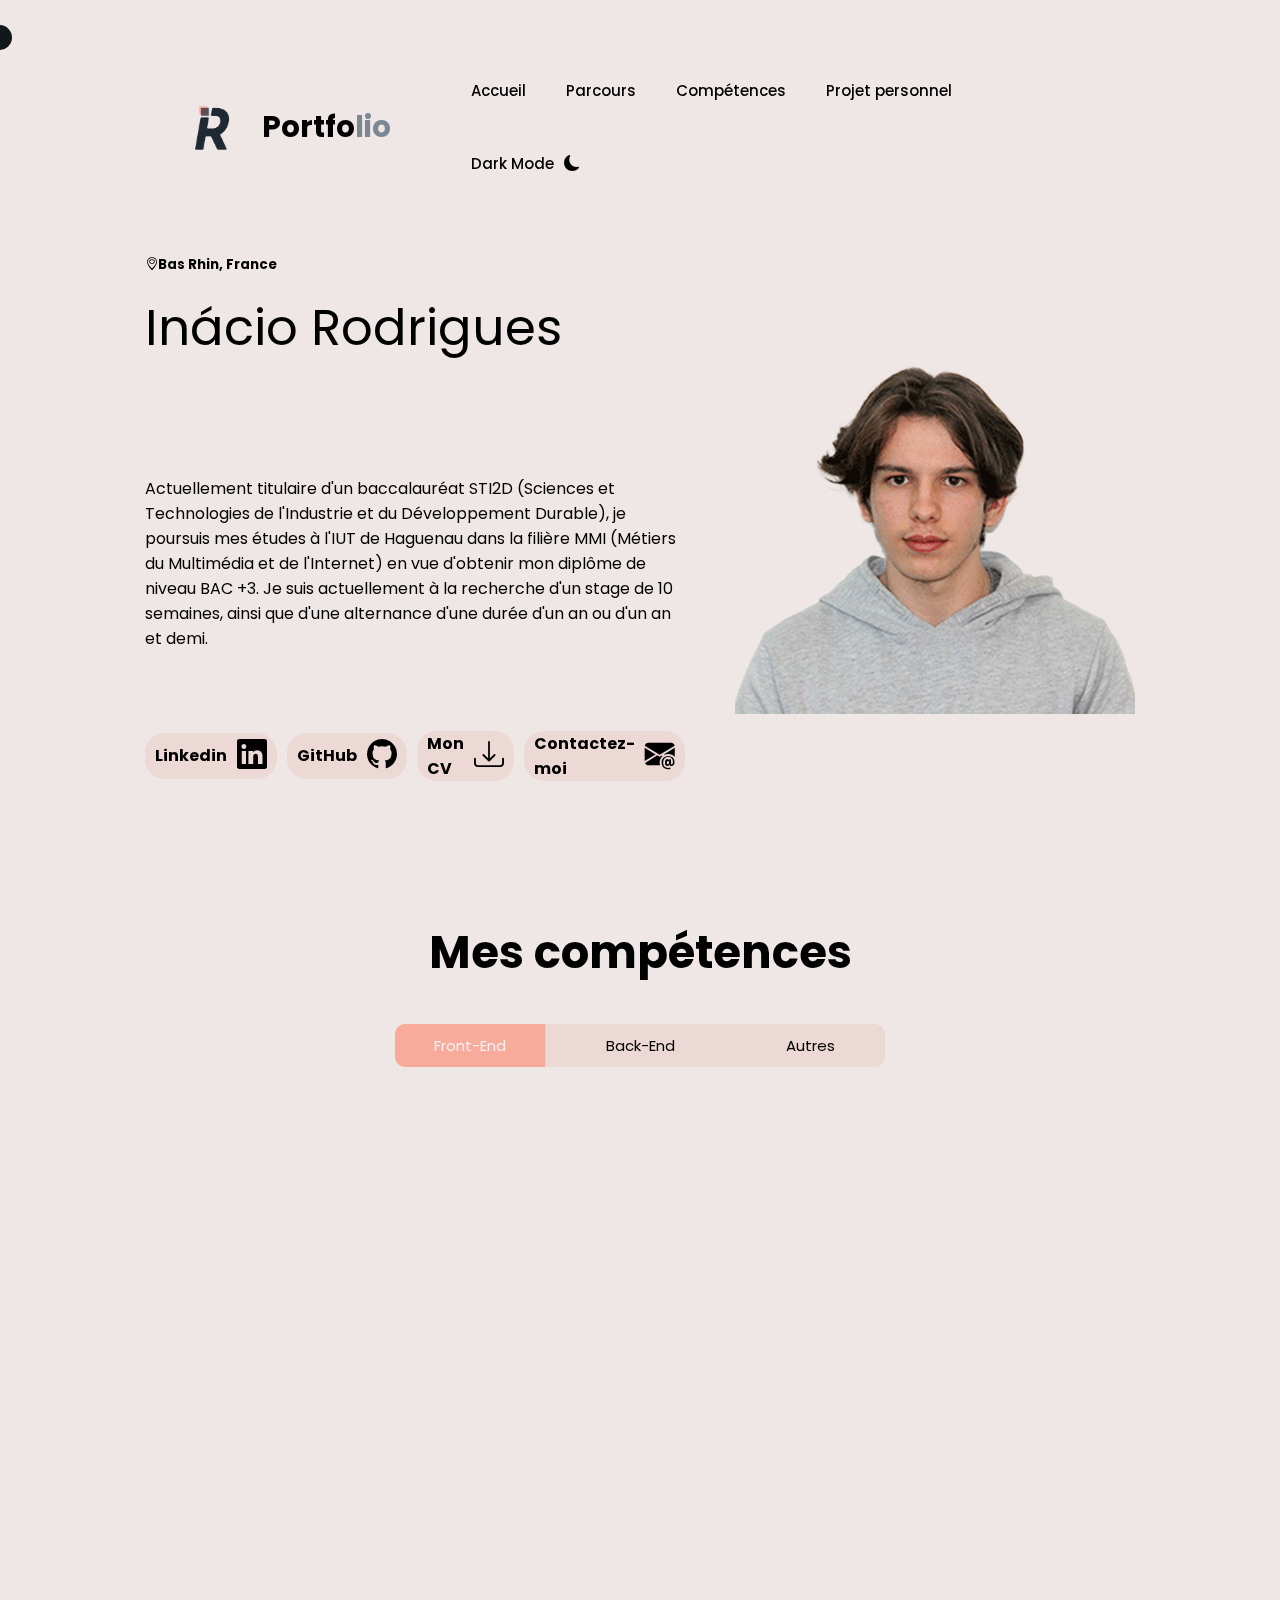
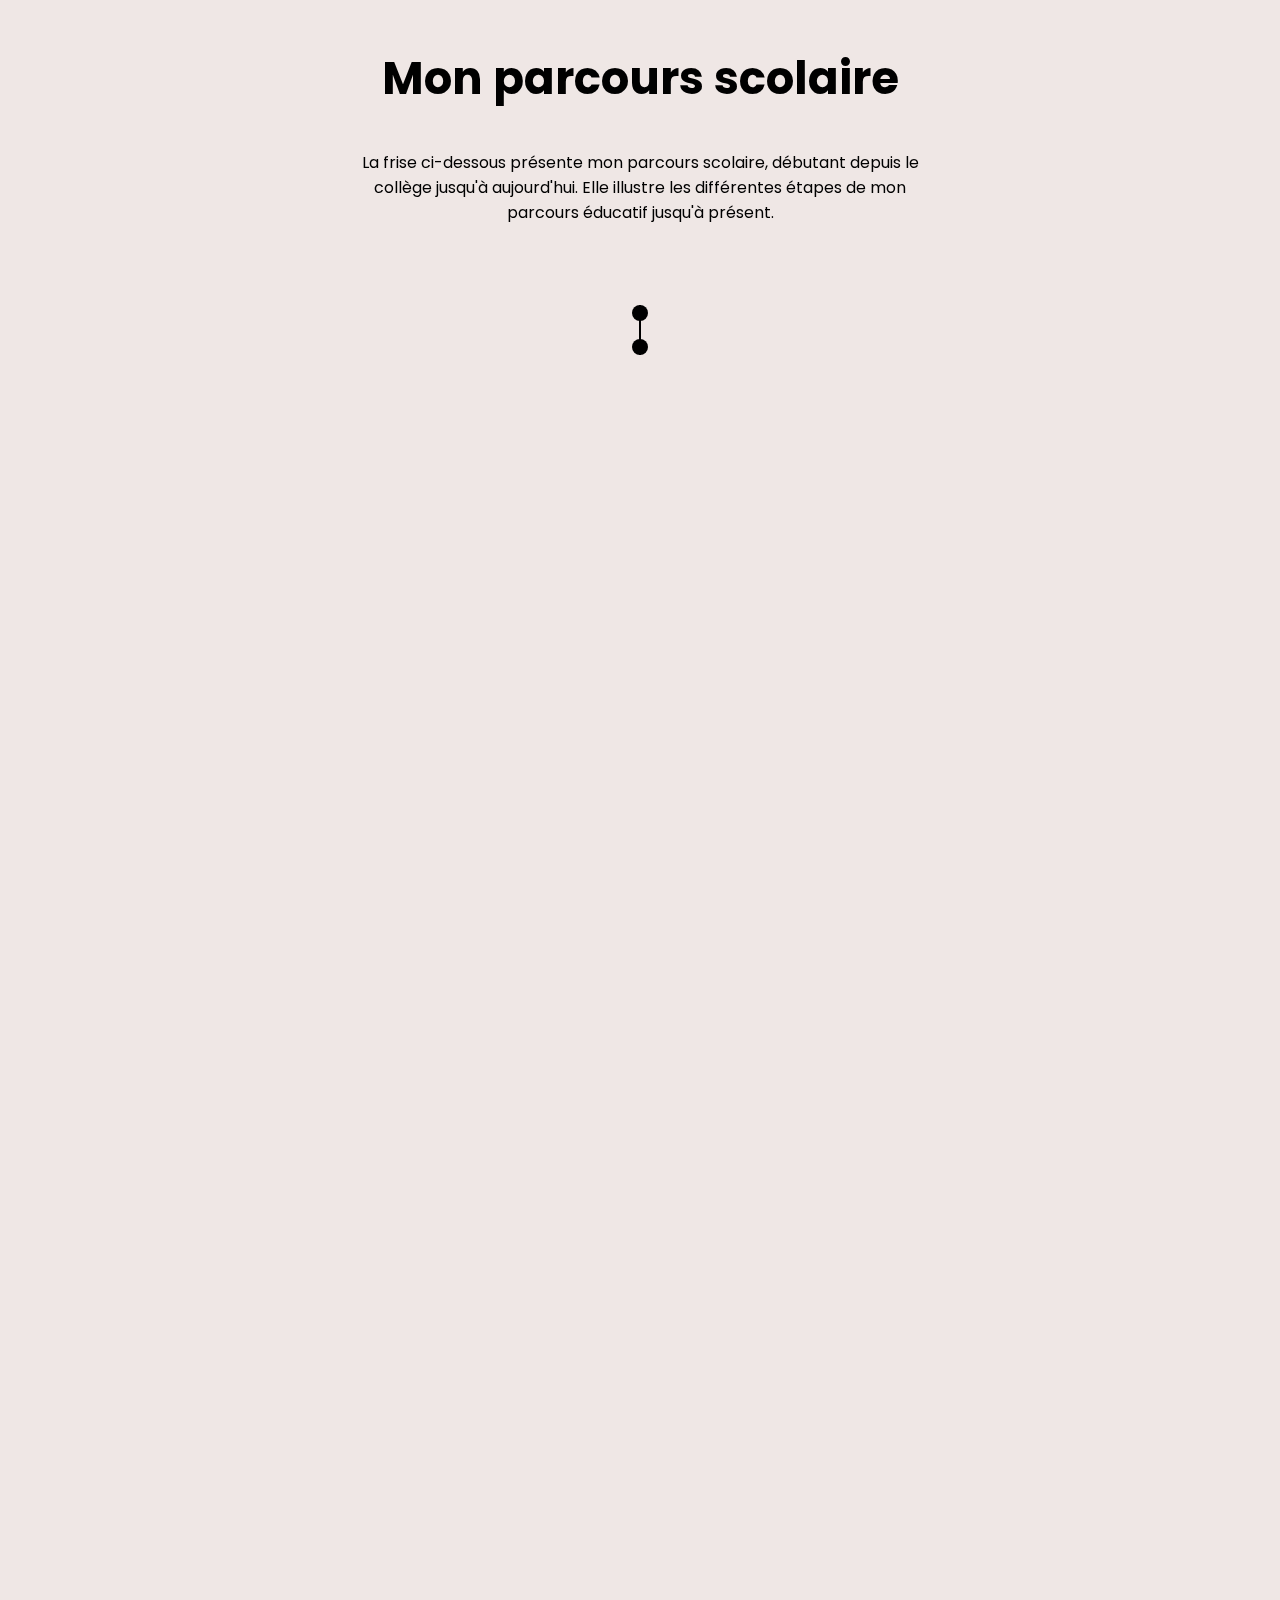
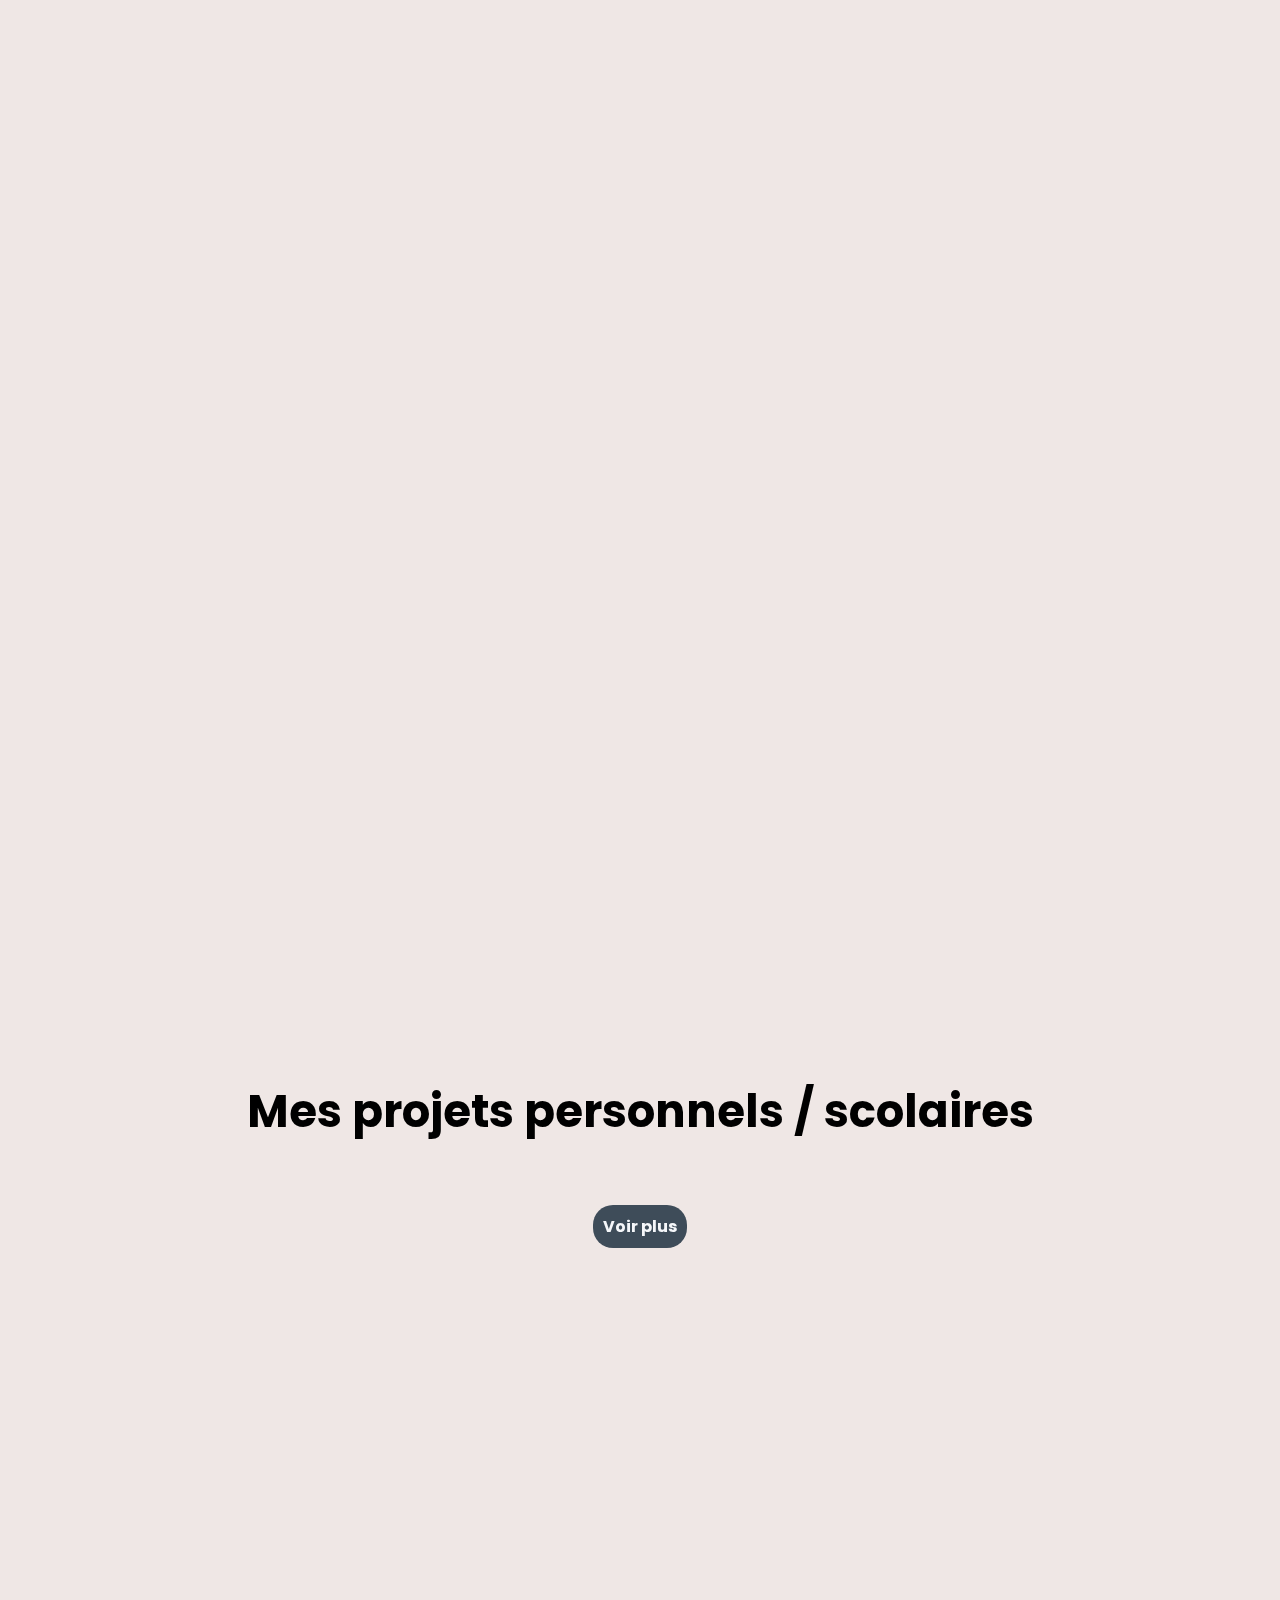
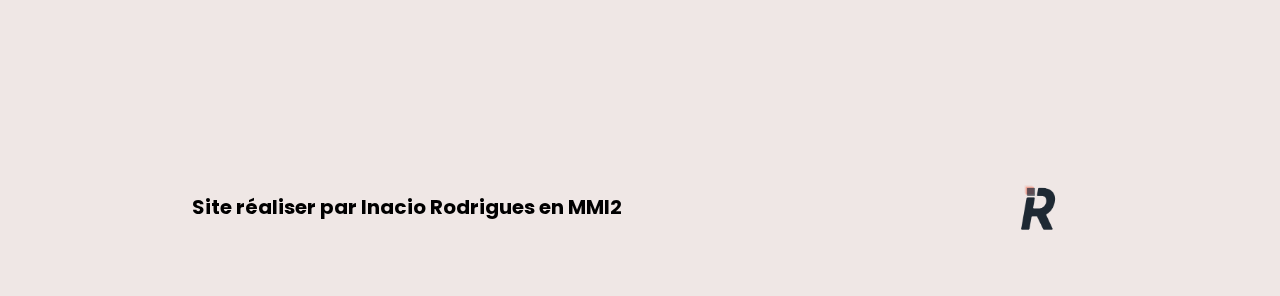
==== commit db6ee8f2: "V3 en cours" ====
--- a/index.html
+++ b/index.html
@@ -79,11 +79,11 @@
             <i class="bi bi-github"></i>
           </div>
           <div class="flex contact">
-            <a href="./image/CV_site.pdf"> Mon CV </a>
+            <a href="./image/CV.pdf"> Mon CV </a>
             <i class="bi bi-download"></i>
           </div>
           <div class="flex contact">
-            <a href="mailto:stage_mmi@cavalier-rodrigues.fr">Contacter moi </a>
+            <a href="mailto:stage_mmi@cavalier-rodrigues.fr">Contactez-moi</a>
             <i class="bi bi-envelope-at-fill"></i>
           </div>
         </div>
@@ -136,7 +136,7 @@
           </div>
           <div class="logiciel flex">
             <div class="img flex">
-              <img src="./image/twig.jpg" alt="" />
+              <img src="./image/twig.png" alt="" />
             </div>
             <p>Twig</p>
           </div>
@@ -152,6 +152,24 @@
             </div>
             <p>Boostrap</p>
           </div>
+          <div class="logiciel flex">
+            <div class="img flex">
+              <img src="./image/react.svg" alt="" />
+            </div>
+            <p>React</p>
+          </div>
+          <div class="logiciel flex">
+            <div class="img flex">
+              <img src="./image/Vue.png" alt="" />
+            </div>
+            <p>Vue 3</p>
+          </div>
+          <div class="logiciel flex">
+            <div class="img flex">
+              <img src="./image/vitejs.png" alt="" />
+            </div>
+            <p>Vite</p>
+          </div>
         </div>
         <div data-anim="2" class="type flex">
           <div class="logiciel flex">
@@ -160,7 +178,6 @@
             </div>
             <p>PHP</p>
           </div>
-
           <div class="logiciel flex">
             <div class="img flex">
               <img src="./image/sql-server.png" alt="" />
@@ -173,6 +190,24 @@
             </div>
             <p>Node JS</p>
           </div>
+          <div class="logiciel flex">
+            <div class="img flex">
+              <img src="./image/symfony.png" alt="" />
+            </div>
+            <p>Symfony</p>
+          </div>
+          <div class="logiciel flex">
+            <div class="img flex">
+              <img src="./image/django.png" alt="" />
+            </div>
+            <p>Django</p>
+          </div>
+          <div class="logiciel flex">
+            <div class="img flex">
+              <img src="./image/python.webp" alt="" />
+            </div>
+            <p>Python</p>
+          </div>
         </div>
         <div data-anim="3" class="type flex">
           <div class="logiciel flex">
@@ -186,6 +221,18 @@
               <img src="./image/github.png" alt="" />
             </div>
             <p>GitHub</p>
+          </div>
+          <div class="logiciel flex">
+            <div class="img flex">
+              <img src="./image/unity.png" alt="" />
+            </div>
+            <p>Unity</p>
+          </div>
+          <div class="logiciel flex">
+            <div class="img flex">
+              <img src="./image/blender.png" alt="" />
+            </div>
+            <p>Blender</p>
           </div>
           <div class="logiciel flex">
             <div class="img flex">
@@ -262,6 +309,21 @@
                   cursus MMI, je prévois de poursuivre dans cette voie pendant
                   les deux années suivantes, avec la possibilité d'opter pour
                   l'alternance.
+                </p>
+              </div>
+            </div>
+            <div class="section">
+              <div class="bead"></div>
+              <div class="content">
+                <h2>Stage en Développement Web (22 avril - 28 juin 2024)</h2>
+                <p>
+                  Actuellement en stage au sein du département du DIP
+                  (Développement, Intégration et Paramétrage) de l'Université de
+                  Strasbourg, je suis engagé dans une période de 10 semaines
+                  visant à acquérir de nouvelles compétences, élargir mes
+                  connaissances et valider la deuxième année de mon diplôme. Je
+                  tiens à exprimer ma gratitude au département du DIP pour
+                  m'accueillir durant cette période de stage.
                 </p>
               </div>
             </div>
